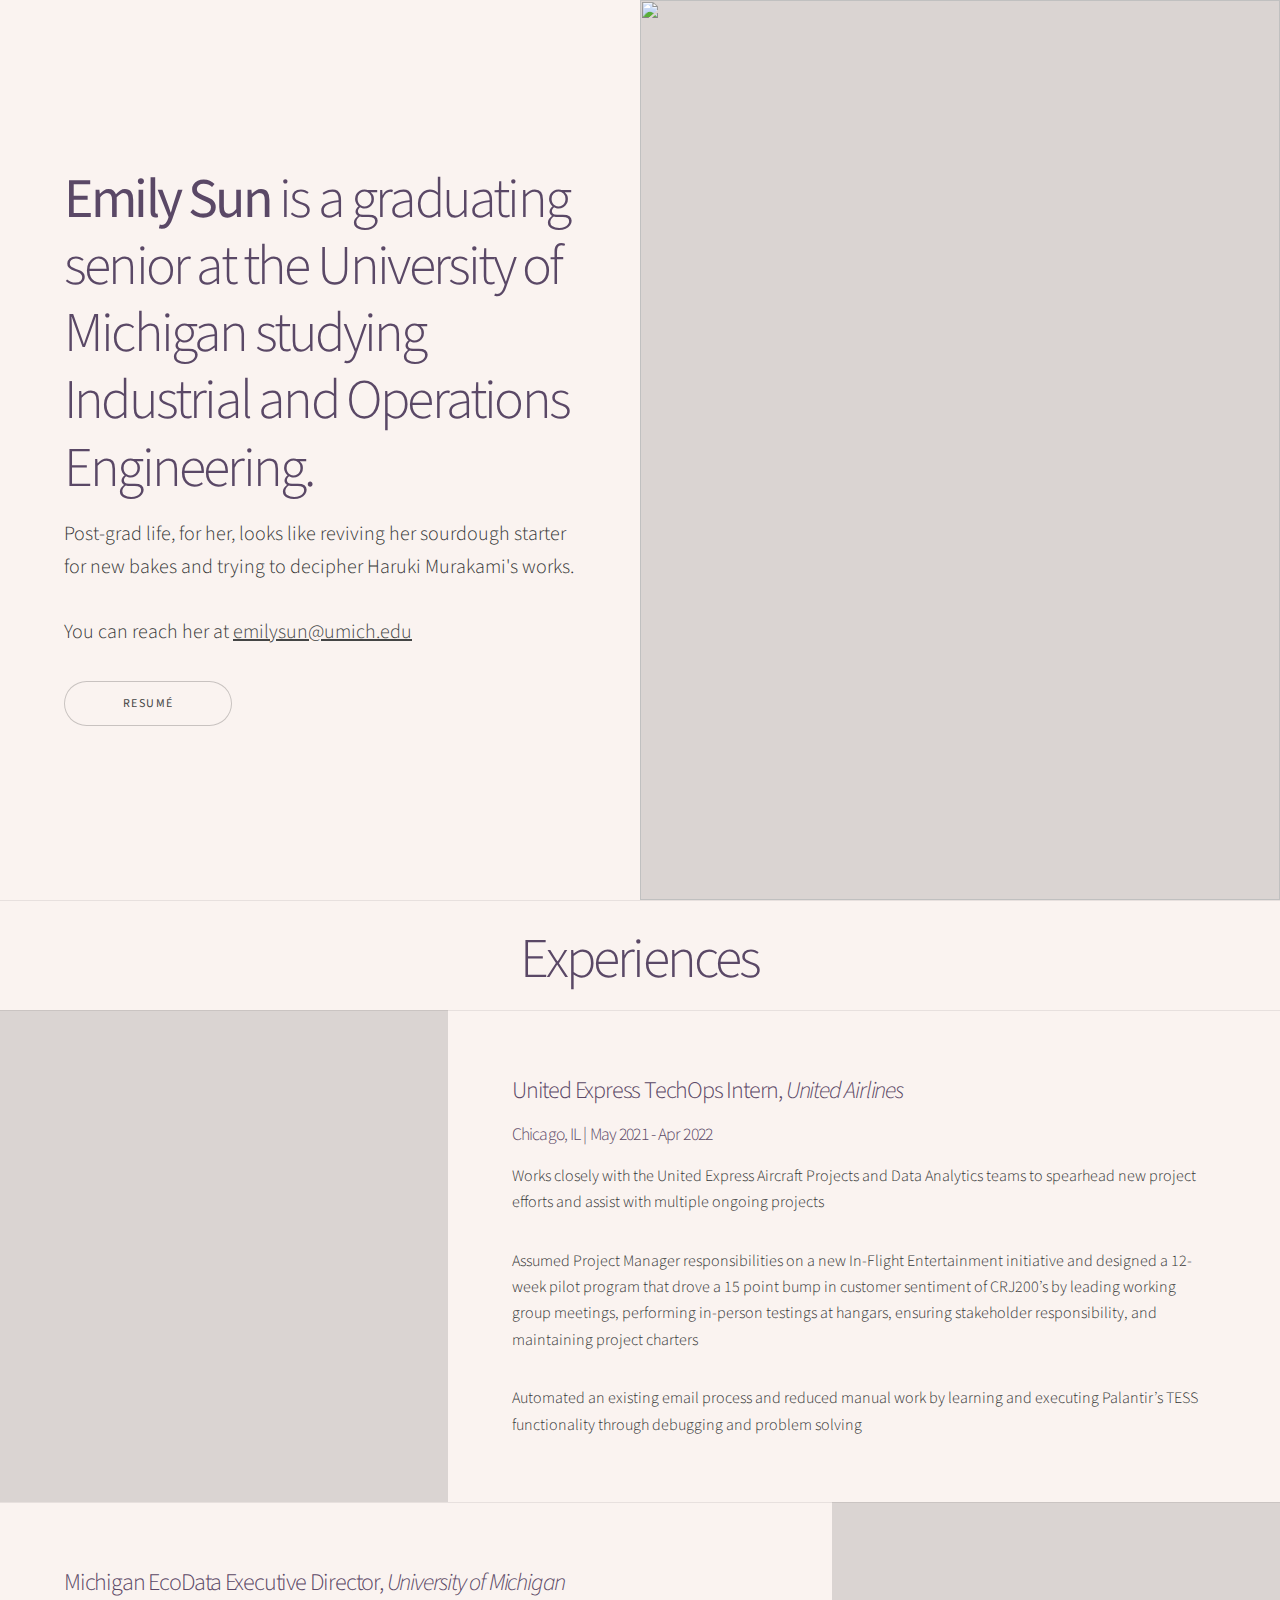
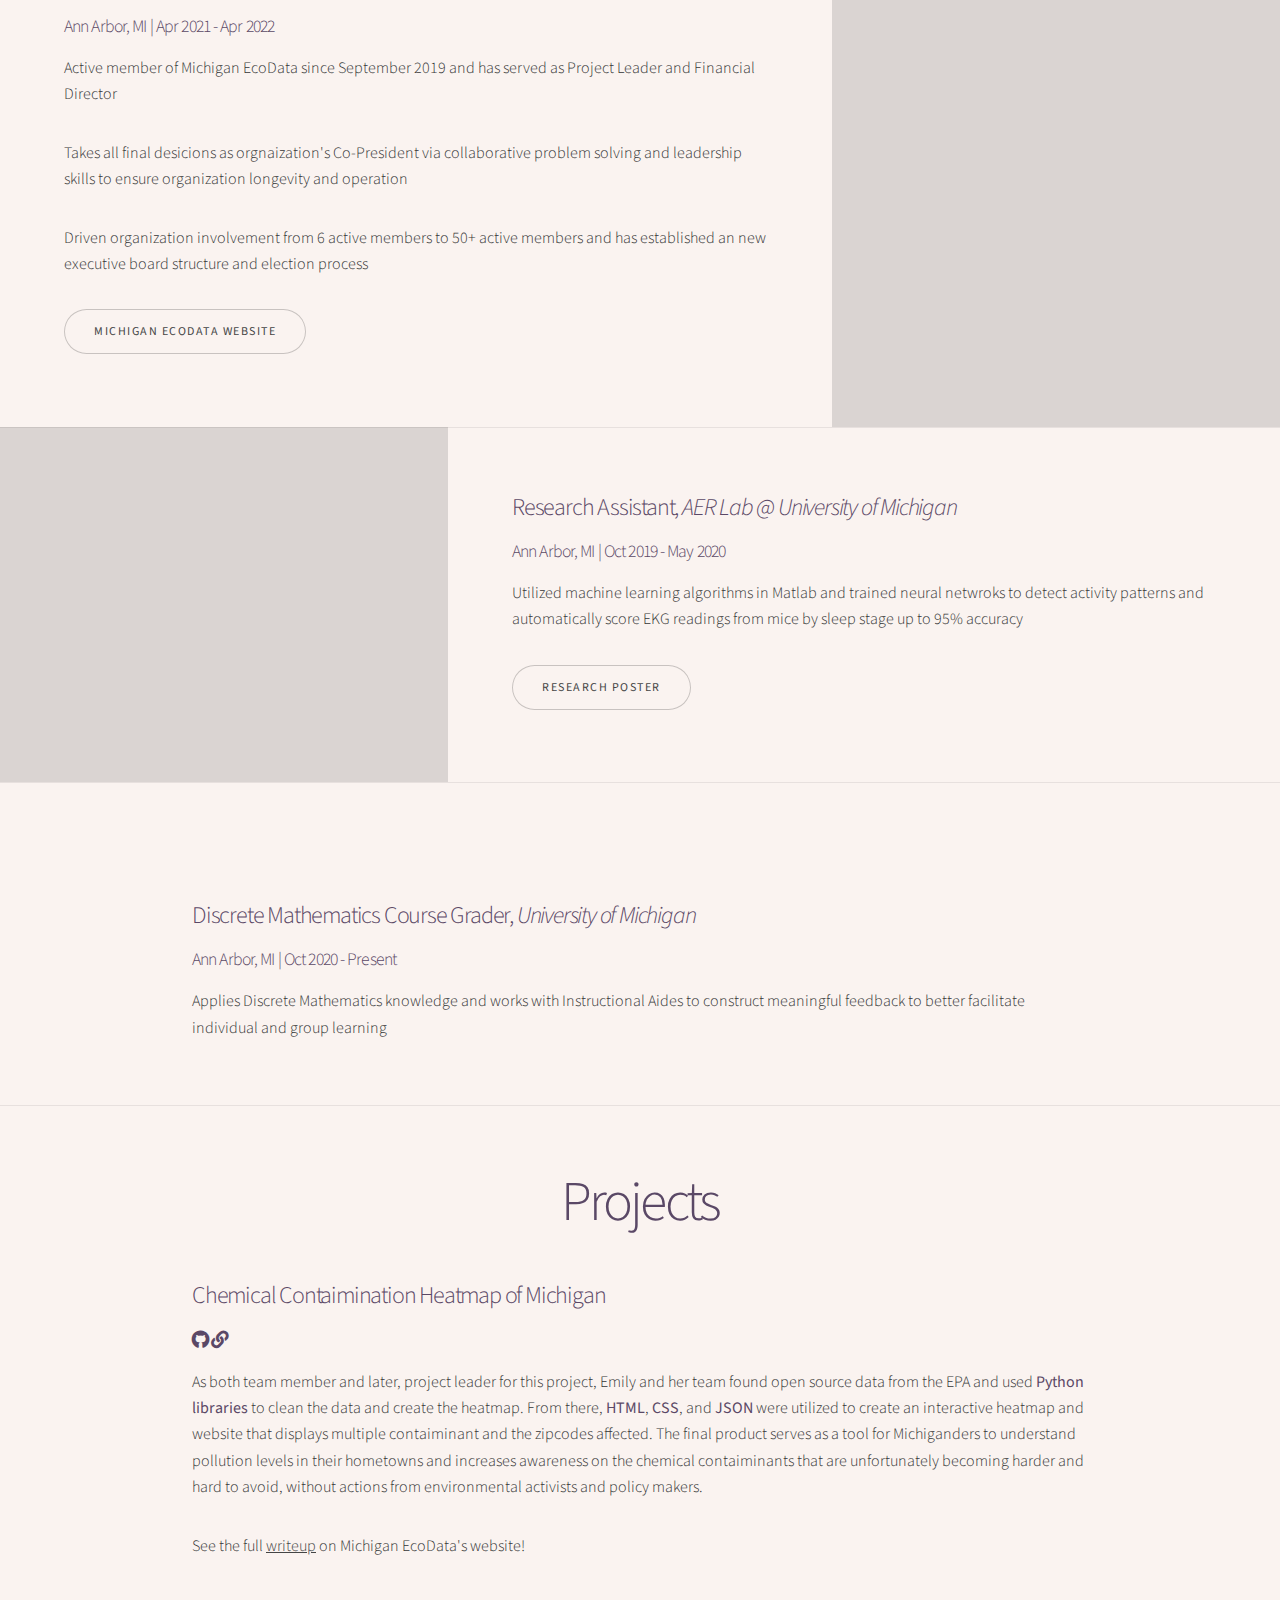
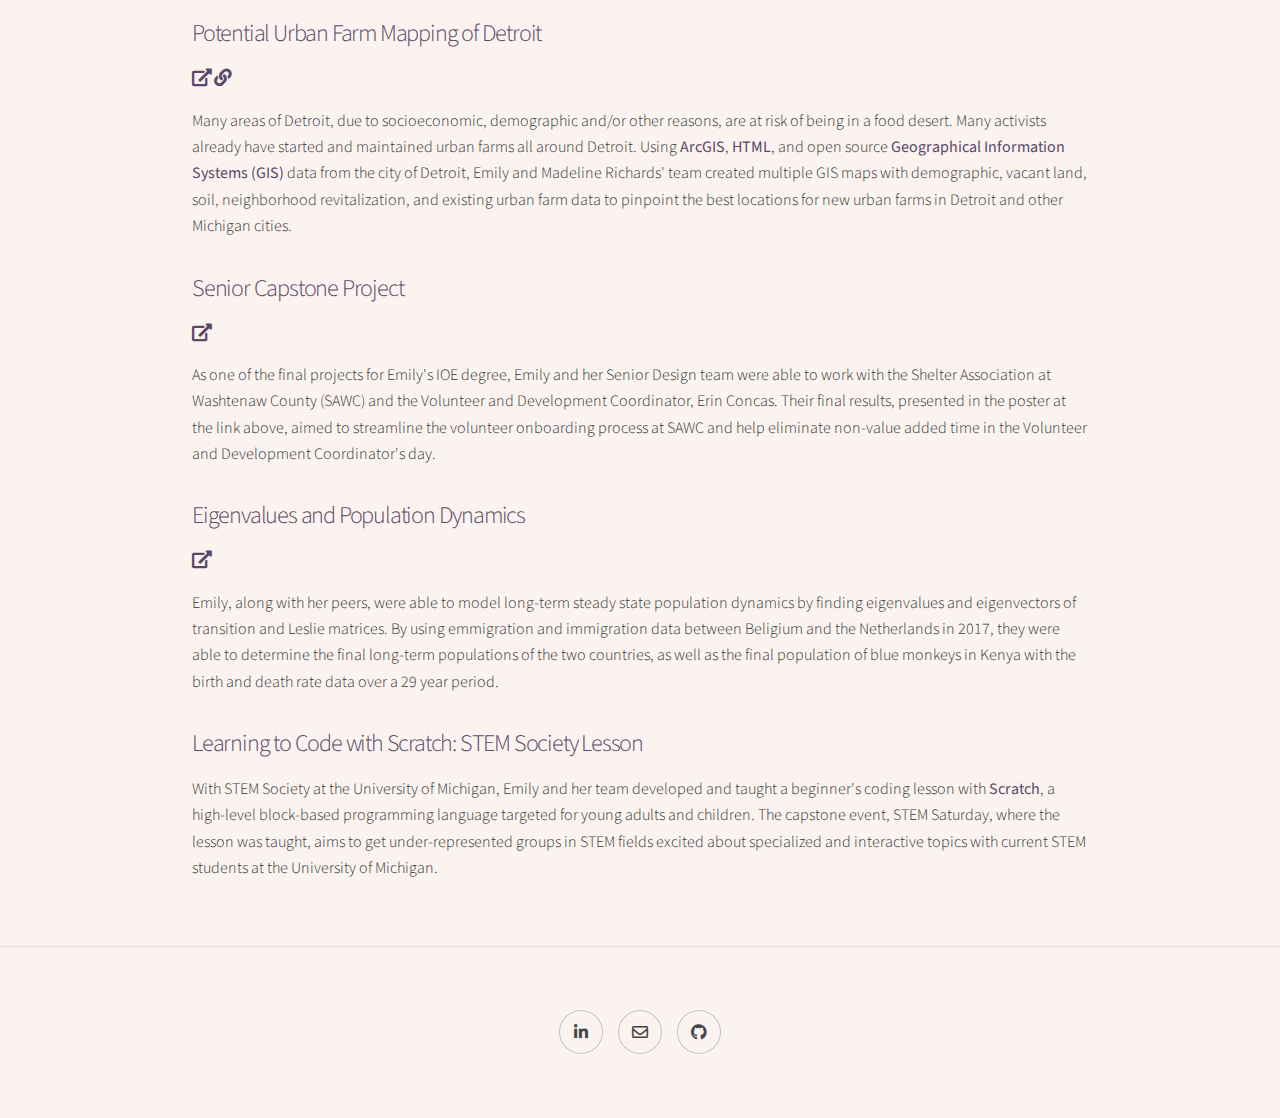
==== index.html @ 652199df "Update index.html" ====
<!DOCTYPE HTML>
<!--
	Story by HTML5 UP
	html5up.net | @ajlkn
	Free for personal and commercial use under the CCA 3.0 license (html5up.net/license)
-->
<html>
	<head>
		<title>Emily Sun</title>
		<meta charset="utf-8" />
		<meta name="viewport" content="width=device-width, initial-scale=1, user-scalable=no" />
		<link rel="stylesheet" href="assets/css/main.css" />
		<noscript><link rel="stylesheet" href="assets/css/noscript.css" /></noscript>
	</head>
	<body class="is-preload">

		<!-- Wrapper -->
			<div id="wrapper" class="divided">

				<!-- Header -->
					<section class="banner style1 orient-left content-align-left image-position-right fullscreen onload-image-fade-in onload-content-fade-right">
						<div class="content">
							<h1><b>Emily Sun</b> is a graduating senior at the University of Michigan studying Industrial and Operations Engineering.</h1>
							<p class="major">Post-grad life, for her, looks like reviving her sourdough starter for new bakes and trying to decipher Haruki Murakami's works.</p>
							<p class="major">You can reach her at <a href="mailto:emilysun@umich.edu">emilysun@umich.edu</a></p>
							<ul class="actions stacked">
								<li><a href="/files/EmilySun_Resume_W22_ (2).pdf" class="button big wide smooth-scroll-middle">Resum&eacute;</a></li>
							</ul>
							
						</div>
						<div class="image">
							<img src="images/Eco Data Headshots-96.jpg" alt="" />
						</div>
					</section>
				
				<!-- Spacer --> 
					<section class="Spacer/Title"> 
						<div class="content">
							<br>
							<h1 style="text-align:center;"> Experiences</h1>
						</div>
					</section>
					
				
				<!-- United  -->
					<section class="spotlight style1 orient-right content-align-left image-position-center onscroll-image-fade-in" id="first">
						<div class="content">
							<h3 class="card-head">United Express TechOps Intern, <em>United Airlines</em></h3>
							<h4 class="card-subhead">Chicago, IL | May 2021 - Apr 2022</h4>
							<p>Works closely with the United Express Aircraft Projects and Data Analytics teams to spearhead new project efforts and assist with multiple ongoing projects</p>
							<p>Assumed Project Manager responsibilities on a new In-Flight Entertainment initiative and designed a 12-week pilot program that drove a 15 point bump in customer sentiment of CRJ200’s by leading working group meetings, performing in-person testings at hangars, ensuring stakeholder responsibility, and maintaining project charters</p> 
							<p>Automated an existing email process and reduced manual work by learning and executing Palantir’s TESS functionality through debugging and problem solving</p>
							<!-- <ul class="actions stacked">
								<li><a href="#" class="button">Learn More</a></li>
							</ul>
							-->
						</div>
						<div class="image">
							<img src="images/IMG_2151 2.JPG" alt="" />
						</div>
					</section>

				<!-- EcoData -->
					<section class="spotlight style1 orient-left content-align-left image-position-center onscroll-image-fade-in">
						<div class="content">
							<h3 class="card-head">Michigan EcoData Executive Director, <em>University of Michigan</em></h3>
							<h4 class="card-subhead">Ann Arbor, MI | Apr 2021 - Apr 2022</h4>
							<p>Active member of Michigan EcoData since September 2019 and has served as Project Leader and Financial Director</p>
							<p>Takes all final desicions as orgnaization's Co-President via collaborative problem solving and leadership skills to ensure organization longevity and operation</p>
							<p>Driven organization involvement from 6 active members to 50+ active members and has established an new executive board structure and election process</p>
							<ul class="actions stacked">
								<li><a href="https://umecodata.github.io/website/" class="button">Michigan EcoData Website</a></li>
							</ul>
						</div>
						<div class="image">
							<img src="images/IMG_3005.HEIC.jpeg" alt="" />
						</div>
					</section>

				<!-- UROP -->
					<section class="spotlight style1 orient-right content-align-left image-position-center onscroll-image-fade-in">
						<div class="content">
							<h3 class="card-head">Research Assistant, <em>AER Lab @ University of Michigan</em></h3>
							<h4 class="card-subhead">Ann Arbor, MI | Oct 2019 - May 2020</h4>
							<p>Utilized machine learning algorithms in Matlab and trained neural netwroks to detect activity patterns and automatically score EKG readings from mice by sleep stage up to 95% accuracy</p>
							<ul class="actions stacked">
								<li><a href="/files/UROP Poster.pdf" class="button">Research Poster</a></li>
							</ul>
						</div>
						<div class="image">
							<img src="images/IMG_9317.png" alt="" />
						</div>
					</section>
				
				<!-- 203 --> 
					<section class="spotlight style1 orient-right content-align-left image-position-center onscroll-image-fade-in">
						<div class="content">
							<br>
							<br>
							<h3 class="card-head">Discrete Mathematics Course Grader, <em>University of Michigan</em></h3>
							<h4 class="card-subhead">Ann Arbor, MI | Oct 2020 - Present</h4>
							<p>Applies Discrete Mathematics knowledge and works with Instructional Aides to construct meaningful feedback to better facilitate individual and group learning</p>
						</div>
					</section>
				
		
				<!-- Activities --> 
					<!-- <section class="wrapper style1 alight-left"> 
						<div style="margin-left:2.5cm;">
							<h2>Activities</h2> 
						</div>
						<ul style="margin-left:4em;padding: 0 7em 2em 0;"> 
							<li>University of Michigan Mathematics Minor</li>
							<li>Zeta Omega Eta Philantropy and Activism Committee Member</li>
							<li>STEM Society Lesson Creator and Leader (Intro to Coding w/Scratch, Logic in Math)</li> 
							<li>STEM Society Volunteer Tutor at Slauson Middle School</li>
							<li>FEMMES Capstone Volunteer</li> 
							<li>cataLIST Book Club Member</li>
						</ul>
					</section>
					-->
				
				<!-- Projects --> 
					<section class="spotlight style1 orient-right content-align-left image-position-center onscroll-image-fade-in">
						<div class="content">
							<div class="title">
								<h1 style="text-align:center;"> Projects</h1>							
								<br>
							</div>
							<div class="proj">
								<h3 class="card-head">Chemical Contaimination Heatmap of Michigan</h3>
								<h4><a href="https://github.com/UMEcoData/Michigan-Chemical-Contamination-Heatmaps" class="icon brands solid fa-github"><span class="label">Link</span></a>&nbsp;<a href="https://esun780.github.io/chem_heatmap.github.io/" class="icon solid fa-link"><span class="label">Link</span></a></h4>
								<p>As both team member and later, project leader for this project, Emily and her team found open source data from the EPA and used <b>Python libraries</b> to clean the data and create the heatmap. From there, <b>HTML</b>, <b>CSS</b>, and <b>JSON</b> were utilized to create an interactive heatmap and website that displays multiple contaiminant and the zipcodes affected. The final product serves as a tool for Michiganders to understand pollution levels in their hometowns and increases awareness on the chemical contaiminants that are unfortunately becoming harder and hard to avoid, without actions from environmental activists and policy makers.</p>
								<p>See the full <a href="https://umecodata.github.io/website/proj_1_heatmap.html">writeup</a> on Michigan EcoData's website!</p> 
								<br>
							</div>
							<div class="proj">
								<h3 class="card-head">Potential Urban Farm Mapping of Detroit</h3>
								<h4><a href="/files/MichiganEcoData_UrbanFarm.pdf" class="icon solid fa-external-link-alt"><span class="label">Link</span></a>&nbsp;<a href="https://madejoyr.github.io/urban_farm_mapping_detroit/index.html" class="icon solid fa-link"><span class="label">Link</span></a></h4>
								<p>Many areas of Detroit, due to socioeconomic, demographic and/or other reasons, are at risk of being in a food desert. Many activists already have started and maintained urban farms all around Detroit. Using <b>ArcGIS</b>, <b>HTML</b>, and open source <b>Geographical Information Systems (GIS)</b> data from the city of Detroit, Emily and Madeline Richards' team created multiple GIS maps with demographic, vacant land, soil, neighborhood revitalization, and existing urban farm data to pinpoint the best locations for new urban farms in Detroit and other Michigan cities.</p>
							</div>
							<div class="proj">
								<h3 class="card-head">Senior Capstone Project</h3>
								<h4><a href="/files/IOE424_ChengKaganPridgeonSun_Final Poster .pdf" class="icon solid fa-external-link-alt"><span class="label">Link</span></a></h4>
								<p>As one of the final projects for Emily's IOE degree, Emily and her Senior Design team were able to work with the Shelter Association at Washtenaw County (SAWC) and the Volunteer and Development Coordinator, Erin Concas. Their final results, presented in the poster at the link above, aimed to streamline the volunteer onboarding process at SAWC and help eliminate non-value added time in the Volunteer and Development Coordinator's day.</p>
							</div>
							<div class="proj">
								<h3 class="card-head">Eigenvalues and Population Dynamics</h3>
								<h4><a href="/files/Landscape_Beamer_Poster_Template .pdf" class="icon solid fa-external-link-alt"><span class="label">Link</span></a></h4>
								<p>Emily, along with her peers, were able to model long-term steady state population dynamics by finding eigenvalues and eigenvectors of transition and Leslie matrices. By using emmigration and immigration data between Beligium and the Netherlands in 2017, they were able to determine the final long-term populations of the two countries, as well as the final population of blue monkeys in Kenya with the birth and death rate data over a 29 year period.</p>
							</div>
							<div class="proj">
								<h3 class="card-head">Learning to Code with Scratch: STEM Society Lesson</h3>
								<p>With STEM Society at the University of Michigan, Emily and her team developed and taught a beginner's coding lesson with <b>Scratch</b>, a high-level block-based programming language targeted for young adults and children. The capstone event, STEM Saturday, where the lesson was taught, aims to get under-represented groups in STEM fields excited about specialized and interactive topics with current STEM students at the University of Michigan.</p>
							</div>

						</div>
					</section>
				<!-- Five -->
					<!--
					<section class="wrapper style1 align-center">
						<div class="inner">
							<h2>Massa sed condimentum</h2>
							<p>Lorem ipsum dolor sit amet, consectetur adipiscing elit. Morbi id ante sed ex pharetra lacinia sit amet vel massa. Donec facilisis laoreet nulla eu bibendum. Donec ut ex risus. Fusce lorem lectus, pharetra pretium massa et, hendrerit vestibulum odio lorem ipsum.</p>
						</div>
					-->
						<!-- Gallery -->
							<!--
							<div class="gallery style2 medium lightbox onscroll-fade-in">
								<article>
									<a href="images/gallery/fulls/01.jpg" class="image">
										<img src="images/gallery/thumbs/01.jpg" alt="" />
									</a>
									<div class="caption">
										<h3>Ipsum Dolor</h3>
										<p>Lorem ipsum dolor amet, consectetur magna etiam elit. Etiam sed ultrices.</p>
										<ul class="actions fixed">
											<li><span class="button small">Details</span></li>
										</ul>
									</div>
								</article>
								<article>
									<a href="images/gallery/fulls/02.jpg" class="image">
										<img src="images/gallery/thumbs/02.jpg" alt="" />
									</a>
									<div class="caption">
										<h3>Feugiat Lorem</h3>
										<p>Lorem ipsum dolor amet, consectetur magna etiam elit. Etiam sed ultrices.</p>
										<ul class="actions fixed">
											<li><span class="button small">Details</span></li>
										</ul>
									</div>
								</article>
								<article>
									<a href="images/gallery/fulls/03.jpg" class="image">
										<img src="images/gallery/thumbs/03.jpg" alt="" />
									</a>
									<div class="caption">
										<h3>Magna Amet</h3>
										<p>Lorem ipsum dolor amet, consectetur magna etiam elit. Etiam sed ultrices.</p>
										<ul class="actions fixed">
											<li><span class="button small">Details</span></li>
										</ul>
									</div>
								</article>
								<article>
									<a href="images/gallery/fulls/04.jpg" class="image">
										<img src="images/gallery/thumbs/04.jpg" alt="" />
									</a>
									<div class="caption">
										<h3>Sed Tempus</h3>
										<p>Lorem ipsum dolor amet, consectetur magna etiam elit. Etiam sed ultrices.</p>
										<ul class="actions fixed">
											<li><span class="button small">Details</span></li>
										</ul>
									</div>
								</article>
								<article>
									<a href="images/gallery/fulls/05.jpg" class="image">
										<img src="images/gallery/thumbs/05.jpg" alt="" />
									</a>
									<div class="caption">
										<h3>Ultrices Magna</h3>
										<p>Lorem ipsum dolor amet, consectetur magna etiam elit. Etiam sed ultrices.</p>
										<ul class="actions fixed">
											<li><span class="button small">Details</span></li>
										</ul>
									</div>
								</article>
								<article>
									<a href="images/gallery/fulls/06.jpg" class="image">
										<img src="images/gallery/thumbs/06.jpg" alt="" />
									</a>
									<div class="caption">
										<h3>Sed Tempus</h3>
										<p>Lorem ipsum dolor amet, consectetur magna etiam elit. Etiam sed ultrices.</p>
										<ul class="actions fixed">
											<li><span class="button small">Details</span></li>
										</ul>
									</div>
								</article>
								<article>
									<a href="images/gallery/fulls/07.jpg" class="image">
										<img src="images/gallery/thumbs/07.jpg" alt="" />
									</a>
									<div class="caption">
										<h3>Ipsum Lorem</h3>
										<p>Lorem ipsum dolor amet, consectetur magna etiam elit. Etiam sed ultrices.</p>
										<ul class="actions fixed">
											<li><span class="button small">Details</span></li>
										</ul>
									</div>
								</article>
								<article>
									<a href="images/gallery/fulls/08.jpg" class="image">
										<img src="images/gallery/thumbs/08.jpg" alt="" />
									</a>
									<div class="caption">
										<h3>Magna Risus</h3>
										<p>Lorem ipsum dolor amet, consectetur magna etiam elit. Etiam sed ultrices.</p>
										<ul class="actions fixed">
											<li><span class="button small">Details</span></li>
										</ul>
									</div>
								</article>
								<article>
									<a href="images/gallery/fulls/09.jpg" class="image">
										<img src="images/gallery/thumbs/09.jpg" alt="" />
									</a>
									<div class="caption">
										<h3>Tempus Dolor</h3>
										<p>Lorem ipsum dolor amet, consectetur magna etiam elit. Etiam sed ultrices.</p>
										<ul class="actions fixed">
											<li><span class="button small">Details</span></li>
										</ul>
									</div>
								</article>
								<article>
									<a href="images/gallery/fulls/10.jpg" class="image">
										<img src="images/gallery/thumbs/10.jpg" alt="" />
									</a>
									<div class="caption">
										<h3>Sed Etiam</h3>
										<p>Lorem ipsum dolor amet, consectetur magna etiam elit. Etiam sed ultrices.</p>
										<ul class="actions fixed">
											<li><span class="button small">Details</span></li>
										</ul>
									</div>
								</article>
								<article>
									<a href="images/gallery/fulls/11.jpg" class="image">
										<img src="images/gallery/thumbs/11.jpg" alt="" />
									</a>
									<div class="caption">
										<h3>Magna Lorem</h3>
										<p>Lorem ipsum dolor amet, consectetur magna etiam elit. Etiam sed ultrices.</p>
										<ul class="actions fixed">
											<li><span class="button small">Details</span></li>
										</ul>
									</div>
								</article>
								<article>
									<a href="images/gallery/fulls/12.jpg" class="image">
										<img src="images/gallery/thumbs/12.jpg" alt="" />
									</a>
									<div class="caption">
										<h3>Ipsum Dolor</h3>
										<p>Lorem ipsum dolor amet, consectetur magna etiam elit. Etiam sed ultrices.</p>
										<ul class="actions fixed">
											<li><span class="button small">Details</span></li>
										</ul>
									</div>
								</article>
							</div>

					</section>
					-->
				<!-- Six -->
				<!-- 
					<section class="wrapper style1 align-center">
						<div class="inner">
							<h2>Ipsum sed consequat</h2>
							<p>Lorem ipsum dolor sit amet, consectetur adipiscing elit. Morbi id ante sed ex pharetra lacinia sit amet vel massa. Donec facilisis laoreet nulla eu bibendum. Donec ut ex risus. Fusce lorem lectus, pharetra pretium massa et, hendrerit vestibulum odio lorem ipsum.</p>
							<div class="items style1 medium onscroll-fade-in">
								<section>
									<span class="icon style2 major fa-gem"></span>
									<h3>Lorem</h3>
									<p>Lorem ipsum dolor sit amet, consectetur adipiscing elit. Morbi dui turpis, cursus eget orci amet aliquam congue semper. Etiam eget ultrices risus nec tempor elit.</p>
								</section>
								<section>
									<span class="icon solid style2 major fa-save"></span>
									<h3>Ipsum</h3>
									<p>Lorem ipsum dolor sit amet, consectetur adipiscing elit. Morbi dui turpis, cursus eget orci amet aliquam congue semper. Etiam eget ultrices risus nec tempor elit.</p>
								</section>
								<section>
									<span class="icon solid style2 major fa-chart-bar"></span>
									<h3>Dolor</h3>
									<p>Lorem ipsum dolor sit amet, consectetur adipiscing elit. Morbi dui turpis, cursus eget orci amet aliquam congue semper. Etiam eget ultrices risus nec tempor elit.</p>
								</section>
								<section>
									<span class="icon solid style2 major fa-wifi"></span>
									<h3>Amet</h3>
									<p>Lorem ipsum dolor sit amet, consectetur adipiscing elit. Morbi dui turpis, cursus eget orci amet aliquam congue semper. Etiam eget ultrices risus nec tempor elit.</p>
								</section>
								<section>
									<span class="icon solid style2 major fa-cog"></span>
									<h3>Magna</h3>
									<p>Lorem ipsum dolor sit amet, consectetur adipiscing elit. Morbi dui turpis, cursus eget orci amet aliquam congue semper. Etiam eget ultrices risus nec tempor elit.</p>
								</section>
								<section>
									<span class="icon style2 major fa-paper-plane"></span>
									<h3>Tempus</h3>
									<p>Lorem ipsum dolor sit amet, consectetur adipiscing elit. Morbi dui turpis, cursus eget orci amet aliquam congue semper. Etiam eget ultrices risus nec tempor elit.</p>
								</section>
								<section>
									<span class="icon solid style2 major fa-desktop"></span>
									<h3>Aliquam</h3>
									<p>Lorem ipsum dolor sit amet, consectetur adipiscing elit. Morbi dui turpis, cursus eget orci amet aliquam congue semper. Etiam eget ultrices risus nec tempor elit.</p>
								</section>
								<section>
									<span class="icon solid style2 major fa-sync-alt"></span>
									<h3>Elit</h3>
									<p>Lorem ipsum dolor sit amet, consectetur adipiscing elit. Morbi dui turpis, cursus eget orci amet aliquam congue semper. Etiam eget ultrices risus nec tempor elit.</p>
								</section>
								<section>
									<span class="icon solid style2 major fa-hashtag"></span>
									<h3>Morbi</h3>
									<p>Lorem ipsum dolor sit amet, consectetur adipiscing elit. Morbi dui turpis, cursus eget orci amet aliquam congue semper. Etiam eget ultrices risus nec tempor elit.</p>
								</section>
								<section>
									<span class="icon solid style2 major fa-bolt"></span>
									<h3>Turpis</h3>
									<p>Lorem ipsum dolor sit amet, consectetur adipiscing elit. Morbi dui turpis, cursus eget orci amet aliquam congue semper. Etiam eget ultrices risus nec tempor elit.</p>
								</section>
								<section>
									<span class="icon solid style2 major fa-envelope"></span>
									<h3>Ultrices</h3>
									<p>Lorem ipsum dolor sit amet, consectetur adipiscing elit. Morbi dui turpis, cursus eget orci amet aliquam congue semper. Etiam eget ultrices risus nec tempor elit.</p>
								</section>
								<section>
									<span class="icon solid style2 major fa-leaf"></span>
									<h3>Risus</h3>
									<p>Lorem ipsum dolor sit amet, consectetur adipiscing elit. Morbi dui turpis, cursus eget orci amet aliquam congue semper. Etiam eget ultrices risus nec tempor elit.</p>
								</section>
							</div>
						</div>
					</section>
					-->
				<!-- Seven -->
					<!-- 
					<section class="wrapper style1 align-center">
						<div class="inner medium">
							<h2>Get in touch</h2>
							<form method="post" action="#">
								<div class="fields">
									<div class="field half">
										<label for="name">Name</label>
										<input type="text" name="name" id="name" value="" />
									</div>
									<div class="field half">
										<label for="email">Email</label>
										<input type="email" name="email" id="email" value="" />
									</div>
									<div class="field">
										<label for="message">Message</label>
										<textarea name="message" id="message" rows="6"></textarea>
									</div>
								</div>
								<ul class="actions special">
									<li><input type="submit" name="submit" id="submit" value="Send Message" /></li>
								</ul>
							</form>

						</div>
					</section>
					--> 
				<!-- Footer -->
					<footer class="wrapper style1 align-center">
						<div class="inner">
							<ul class="icons">
								<li><a href="https://www.linkedin.com/in/emily-sun-bb708018b/" class="icon brands style2 fa-linkedin-in"><span class="label">LinkedIn</span></a></li>
								<li><a href="mailto:emilysun@umich.edu" class="icon style2 fa-envelope"><span class="label">Email</span></a></li>
								<li><a href="https://github.com/esun780" class="icon brands style2 fa-github"><span class="label">GitHub</span></a></li>
							<!-- </ul>
							<p>&copy; Untitled. Design: <a href="https://html5up.net">HTML5 UP</a>.</p>
							-->
						</div>
					</footer>

			</div>

		<!-- Scripts -->
			<script src="assets/js/jquery.min.js"></script>
			<script src="assets/js/jquery.scrollex.min.js"></script>
			<script src="assets/js/jquery.scrolly.min.js"></script>
			<script src="assets/js/browser.min.js"></script>
			<script src="assets/js/breakpoints.min.js"></script>
			<script src="assets/js/util.js"></script>
			<script src="assets/js/main.js"></script>

	</body>
</html>
---- assets/css/main.css ----
@import url(fontawesome-all.min.css);
@import url("https://fonts.googleapis.com/css?family=Source+Sans+Pro:300,300i,400,400i");

/*
	Story by HTML5 UP
	html5up.net | @ajlkn
	Free for personal and commercial use under the CCA 3.0 license (html5up.net/license)
*/

.content{
	background-color: ;
}

html, body, div, span, applet, object,
iframe, h1, h2, h3, h4, h5, h6, p, blockquote,
pre, a, abbr, acronym, address, big, cite,
code, del, dfn, em, img, ins, kbd, q, s, samp,
small, strike, strong, sub, sup, tt, var, b,
u, i, center, dl, dt, dd, ol, ul, li, fieldset,
form, label, legend, table, caption, tbody,
tfoot, thead, tr, th, td, article, aside,
canvas, details, embed, figure, figcaption,
footer, header, hgroup, menu, nav, output, ruby,
section, summary, time, mark, audio, video {
	margin: 0;
	padding: 0;
	border: 0;
	font-size: 100%;
	font: inherit;
	vertical-align: baseline;}

article, aside, details, figcaption, figure,
footer, header, hgroup, menu, nav, section {
	display: block;}

body {
	line-height: 1;
}

ol, ul {
	list-style: none;
}

blockquote, q {
	quotes: none;
}

	blockquote:before, blockquote:after, q:before, q:after {
		content: '';
		content: none;
	}

table {
	border-collapse: collapse;
	border-spacing: 0;
}

body {
	-webkit-text-size-adjust: none;
}

mark {
	background-color: transparent;
	color: inherit;
}

input::-moz-focus-inner {
	border: 0;
	padding: 0;
}

input, select, textarea {
	-moz-appearance: none;
	-webkit-appearance: none;
	-ms-appearance: none;
	appearance: none;
}

/* Basic */

	@-ms-viewport {
		width: device-width;
	}

	body {
		-ms-overflow-style: scrollbar;
	}

	@media screen and (max-width: 480px) {

		html, body {
			min-width: 320px;
		}

	}

	html {
		box-sizing: border-box;
	}

	*, *:before, *:after {
		box-sizing: inherit;
	}

	body {
		background: #ffffff;
	}

		body.is-preload *, body.is-preload *:before, body.is-preload *:after {
			-moz-animation: none !important;
			-webkit-animation: none !important;
			-ms-animation: none !important;
			animation: none !important;
			-moz-transition: none !important;
			-webkit-transition: none !important;
			-ms-transition: none !important;
			transition: none !important;
		}

/* Type */

	html {
		font-size: 18pt;
	}

		@media screen and (max-width: 1680px) {

			html {
				font-size: 14pt;
			}

		}

		@media screen and (max-width: 1280px) {

			html {
				font-size: 12pt;
			}

		}

		@media screen and (max-width: 736px) {

			html {
				font-size: 11pt;
			}

		}

		@media screen and (max-width: 360px) {

			html {
				font-size: 10pt;
			}

		}

	body {
		background-color: #FAF3F0;
		color: #343535;
	}

	body, input, select, textarea {
		font-family: "Source Sans Pro", Helvetica, sans-serif;
		font-size: 1rem;
		font-weight: 300;
		line-height: 1.65;
	}

	a {
		-moz-transition: color 0.2s ease-in-out;
		-webkit-transition: color 0.2s ease-in-out;
		-ms-transition: color 0.2s ease-in-out;
		transition: color 0.2s ease-in-out;
		text-decoration: underline;
	}

		a:hover {
			text-decoration: none;
		}

	strong, b {
		font-weight: 400;
	}

	em, i {
		font-style: italic;
	}

	p {
		margin: 0 0 2rem 0;
	}

		p.major {
			font-size: 1.25rem;
		}

	h1, h2, h3, h4, h5, h6 {
		font-weight: 300;
		line-height: 1.375;
		letter-spacing: -0.05em;
		margin: 0 0 1rem 0;
	}

		h1 a, h2 a, h3 a, h4 a, h5 a, h6 a {
			color: inherit;
			text-decoration: none;
		}

	h1 {
		font-size: 3.5rem;
		line-height: 1.2;
	}

	h2 {
		font-size: 2.25rem;
	}

	h3 {
		font-size: 1.5rem;
	}

	h4 {
		font-size: 1.1rem;
	}

	h5 {
		font-size: 0.9rem;
	}

	h6 {
		font-size: 0.7rem;
	}

	sub {
		font-size: 0.8rem;
		position: relative;
		top: 0.5rem;
	}

	sup {
		font-size: 0.8rem;
		position: relative;
		top: -0.5rem;
	}

	blockquote {
		border-left: solid 4px;
		font-style: italic;
		margin: 0 0 2rem 0;
		padding: 0.5rem 0 0.5rem 2rem;
	}

	code {
		border-radius: 4px;
		font-family: "Courier New", monospace;
		font-size: 0.9em;
		margin: 0 0.25rem;
		padding: 0.25rem 0.325rem;
	}

	pre {
		-webkit-overflow-scrolling: touch;
		font-family: "Courier New", monospace;
		font-size: 0.9em;
		margin: 0 0 2rem 0;
	}

		pre code {
			display: block;
			line-height: 1.5;
			padding: 0.75rem 1rem;
			overflow-x: auto;
		}

	hr {
		border: 0;
		border-bottom: solid 1px;
		margin: 2.5rem 0;
	}

		hr.major {
			margin: 3.5rem 0;
		}

	.align-left {
		text-align: left;
	}

	.align-center {
		text-align: center;
	}

	.align-right {
		text-align: right;
	}

	@media screen and (max-width: 736px) {

		p.major {
			font-size: 1.1rem;
		}

		h1 {
			font-size: 2.5rem;
		}

		h2 {
			font-size: 2rem;
		}

		h3 {
			font-size: 1.25rem;
		}

		h4 {
			font-size: 1rem;
		}

	}

	input, select, textarea {
		color: #444545;
	}

	a {
		color: #444545;
	}

		a:hover {
			color: #b13d51;
		}

	strong, b {
		color: #5a4866;
	}

	h1, h2, h3, h4, h5, h6 {
		color: #5a4866;
	}

	blockquote {
		border-left-color: rgba(0, 0, 0, 0.2);
	}

	code {
		background: rgba(0, 0, 0, 0.05);
		border-color: rgba(0, 0, 0, 0.2);
	}

	hr {
		border-bottom-color: rgba(0, 0, 0, 0.2);
	}

/* Row */

	.row {
		display: flex;
		flex-wrap: wrap;
		box-sizing: border-box;
		align-items: stretch;
	}

		.row > * {
			box-sizing: border-box;
		}

		.row.gtr-uniform > * > :last-child {
			margin-bottom: 0;
		}

		.row.aln-left {
			justify-content: flex-start;
		}

		.row.aln-center {
			justify-content: center;
		}

		.row.aln-right {
			justify-content: flex-end;
		}

		.row.aln-top {
			align-items: flex-start;
		}

		.row.aln-middle {
			align-items: center;
		}

		.row.aln-bottom {
			align-items: flex-end;
		}

		.row > .imp {
			order: -1;
		}

		.row > .col-1 {
			width: 8.33333%;
		}

		.row > .off-1 {
			margin-left: 8.33333%;
		}

		.row > .col-2 {
			width: 16.66667%;
		}

		.row > .off-2 {
			margin-left: 16.66667%;
		}

		.row > .col-3 {
			width: 25%;
		}

		.row > .off-3 {
			margin-left: 25%;
		}

		.row > .col-4 {
			width: 33.33333%;
		}

		.row > .off-4 {
			margin-left: 33.33333%;
		}

		.row > .col-5 {
			width: 41.66667%;
		}

		.row > .off-5 {
			margin-left: 41.66667%;
		}

		.row > .col-6 {
			width: 50%;
		}

		.row > .off-6 {
			margin-left: 50%;
		}

		.row > .col-7 {
			width: 58.33333%;
		}

		.row > .off-7 {
			margin-left: 58.33333%;
		}

		.row > .col-8 {
			width: 66.66667%;
		}

		.row > .off-8 {
			margin-left: 66.66667%;
		}

		.row > .col-9 {
			width: 75%;
		}

		.row > .off-9 {
			margin-left: 75%;
		}

		.row > .col-10 {
			width: 83.33333%;
		}

		.row > .off-10 {
			margin-left: 83.33333%;
		}

		.row > .col-11 {
			width: 91.66667%;
		}

		.row > .off-11 {
			margin-left: 91.66667%;
		}

		.row > .col-12 {
			width: 100%;
		}

		.row > .off-12 {
			margin-left: 100%;
		}

		.row.gtr-0 {
			margin-top: 0;
			margin-left: 0rem;
		}

			.row.gtr-0 > * {
				padding: 0 0 0 0rem;
			}

			.row.gtr-0.gtr-uniform {
				margin-top: 0rem;
			}

				.row.gtr-0.gtr-uniform > * {
					padding-top: 0rem;
				}

		.row.gtr-25 {
			margin-top: 0;
			margin-left: -0.5rem;
		}

			.row.gtr-25 > * {
				padding: 0 0 0 0.5rem;
			}

			.row.gtr-25.gtr-uniform {
				margin-top: -0.5rem;
			}

				.row.gtr-25.gtr-uniform > * {
					padding-top: 0.5rem;
				}

		.row.gtr-50 {
			margin-top: 0;
			margin-left: -1rem;
		}

			.row.gtr-50 > * {
				padding: 0 0 0 1rem;
			}

			.row.gtr-50.gtr-uniform {
				margin-top: -1rem;
			}

				.row.gtr-50.gtr-uniform > * {
					padding-top: 1rem;
				}

		.row {
			margin-top: 0;
			margin-left: -2rem;
		}

			.row > * {
				padding: 0 0 0 2rem;
			}

			.row.gtr-uniform {
				margin-top: -2rem;
			}

				.row.gtr-uniform > * {
					padding-top: 2rem;
				}

		.row.gtr-150 {
			margin-top: 0;
			margin-left: -3rem;
		}

			.row.gtr-150 > * {
				padding: 0 0 0 3rem;
			}

			.row.gtr-150.gtr-uniform {
				margin-top: -3rem;
			}

				.row.gtr-150.gtr-uniform > * {
					padding-top: 3rem;
				}

		.row.gtr-200 {
			margin-top: 0;
			margin-left: -4rem;
		}

			.row.gtr-200 > * {
				padding: 0 0 0 4rem;
			}

			.row.gtr-200.gtr-uniform {
				margin-top: -4rem;
			}

				.row.gtr-200.gtr-uniform > * {
					padding-top: 4rem;
				}

		@media screen and (max-width: 1680px) {

			.row {
				display: flex;
				flex-wrap: wrap;
				box-sizing: border-box;
				align-items: stretch;
			}

				.row > * {
					box-sizing: border-box;
				}

				.row.gtr-uniform > * > :last-child {
					margin-bottom: 0;
				}

				.row.aln-left {
					justify-content: flex-start;
				}

				.row.aln-center {
					justify-content: center;
				}

				.row.aln-right {
					justify-content: flex-end;
				}

				.row.aln-top {
					align-items: flex-start;
				}

				.row.aln-middle {
					align-items: center;
				}

				.row.aln-bottom {
					align-items: flex-end;
				}

				.row > .imp-xlarge {
					order: -1;
				}

				.row > .col-1-xlarge {
					width: 8.33333%;
				}

				.row > .off-1-xlarge {
					margin-left: 8.33333%;
				}

				.row > .col-2-xlarge {
					width: 16.66667%;
				}

				.row > .off-2-xlarge {
					margin-left: 16.66667%;
				}

				.row > .col-3-xlarge {
					width: 25%;
				}

				.row > .off-3-xlarge {
					margin-left: 25%;
				}

				.row > .col-4-xlarge {
					width: 33.33333%;
				}

				.row > .off-4-xlarge {
					margin-left: 33.33333%;
				}

				.row > .col-5-xlarge {
					width: 41.66667%;
				}

				.row > .off-5-xlarge {
					margin-left: 41.66667%;
				}

				.row > .col-6-xlarge {
					width: 50%;
				}

				.row > .off-6-xlarge {
					margin-left: 50%;
				}

				.row > .col-7-xlarge {
					width: 58.33333%;
				}

				.row > .off-7-xlarge {
					margin-left: 58.33333%;
				}

				.row > .col-8-xlarge {
					width: 66.66667%;
				}

				.row > .off-8-xlarge {
					margin-left: 66.66667%;
				}

				.row > .col-9-xlarge {
					width: 75%;
				}

				.row > .off-9-xlarge {
					margin-left: 75%;
				}

				.row > .col-10-xlarge {
					width: 83.33333%;
				}

				.row > .off-10-xlarge {
					margin-left: 83.33333%;
				}

				.row > .col-11-xlarge {
					width: 91.66667%;
				}

				.row > .off-11-xlarge {
					margin-left: 91.66667%;
				}

				.row > .col-12-xlarge {
					width: 100%;
				}

				.row > .off-12-xlarge {
					margin-left: 100%;
				}

				.row.gtr-0 {
					margin-top: 0;
					margin-left: 0rem;
				}

					.row.gtr-0 > * {
						padding: 0 0 0 0rem;
					}

					.row.gtr-0.gtr-uniform {
						margin-top: 0rem;
					}

						.row.gtr-0.gtr-uniform > * {
							padding-top: 0rem;
						}

				.row.gtr-25 {
					margin-top: 0;
					margin-left: -0.5rem;
				}

					.row.gtr-25 > * {
						padding: 0 0 0 0.5rem;
					}

					.row.gtr-25.gtr-uniform {
						margin-top: -0.5rem;
					}

						.row.gtr-25.gtr-uniform > * {
							padding-top: 0.5rem;
						}

				.row.gtr-50 {
					margin-top: 0;
					margin-left: -1rem;
				}

					.row.gtr-50 > * {
						padding: 0 0 0 1rem;
					}

					.row.gtr-50.gtr-uniform {
						margin-top: -1rem;
					}

						.row.gtr-50.gtr-uniform > * {
							padding-top: 1rem;
						}

				.row {
					margin-top: 0;
					margin-left: -2rem;
				}

					.row > * {
						padding: 0 0 0 2rem;
					}

					.row.gtr-uniform {
						margin-top: -2rem;
					}

						.row.gtr-uniform > * {
							padding-top: 2rem;
						}

				.row.gtr-150 {
					margin-top: 0;
					margin-left: -3rem;
				}

					.row.gtr-150 > * {
						padding: 0 0 0 3rem;
					}

					.row.gtr-150.gtr-uniform {
						margin-top: -3rem;
					}

						.row.gtr-150.gtr-uniform > * {
							padding-top: 3rem;
						}

				.row.gtr-200 {
					margin-top: 0;
					margin-left: -4rem;
				}

					.row.gtr-200 > * {
						padding: 0 0 0 4rem;
					}

					.row.gtr-200.gtr-uniform {
						margin-top: -4rem;
					}

						.row.gtr-200.gtr-uniform > * {
							padding-top: 4rem;
						}

		}

		@media screen and (max-width: 1280px) {

			.row {
				display: flex;
				flex-wrap: wrap;
				box-sizing: border-box;
				align-items: stretch;
			}

				.row > * {
					box-sizing: border-box;
				}

				.row.gtr-uniform > * > :last-child {
					margin-bottom: 0;
				}

				.row.aln-left {
					justify-content: flex-start;
				}

				.row.aln-center {
					justify-content: center;
				}

				.row.aln-right {
					justify-content: flex-end;
				}

				.row.aln-top {
					align-items: flex-start;
				}

				.row.aln-middle {
					align-items: center;
				}

				.row.aln-bottom {
					align-items: flex-end;
				}

				.row > .imp-large {
					order: -1;
				}

				.row > .col-1-large {
					width: 8.33333%;
				}

				.row > .off-1-large {
					margin-left: 8.33333%;
				}

				.row > .col-2-large {
					width: 16.66667%;
				}

				.row > .off-2-large {
					margin-left: 16.66667%;
				}

				.row > .col-3-large {
					width: 25%;
				}

				.row > .off-3-large {
					margin-left: 25%;
				}

				.row > .col-4-large {
					width: 33.33333%;
				}

				.row > .off-4-large {
					margin-left: 33.33333%;
				}

				.row > .col-5-large {
					width: 41.66667%;
				}

				.row > .off-5-large {
					margin-left: 41.66667%;
				}

				.row > .col-6-large {
					width: 50%;
				}

				.row > .off-6-large {
					margin-left: 50%;
				}

				.row > .col-7-large {
					width: 58.33333%;
				}

				.row > .off-7-large {
					margin-left: 58.33333%;
				}

				.row > .col-8-large {
					width: 66.66667%;
				}

				.row > .off-8-large {
					margin-left: 66.66667%;
				}

				.row > .col-9-large {
					width: 75%;
				}

				.row > .off-9-large {
					margin-left: 75%;
				}

				.row > .col-10-large {
					width: 83.33333%;
				}

				.row > .off-10-large {
					margin-left: 83.33333%;
				}

				.row > .col-11-large {
					width: 91.66667%;
				}

				.row > .off-11-large {
					margin-left: 91.66667%;
				}

				.row > .col-12-large {
					width: 100%;
				}

				.row > .off-12-large {
					margin-left: 100%;
				}

				.row.gtr-0 {
					margin-top: 0;
					margin-left: 0rem;
				}

					.row.gtr-0 > * {
						padding: 0 0 0 0rem;
					}

					.row.gtr-0.gtr-uniform {
						margin-top: 0rem;
					}

						.row.gtr-0.gtr-uniform > * {
							padding-top: 0rem;
						}

				.row.gtr-25 {
					margin-top: 0;
					margin-left: -0.5rem;
				}

					.row.gtr-25 > * {
						padding: 0 0 0 0.5rem;
					}

					.row.gtr-25.gtr-uniform {
						margin-top: -0.5rem;
					}

						.row.gtr-25.gtr-uniform > * {
							padding-top: 0.5rem;
						}

				.row.gtr-50 {
					margin-top: 0;
					margin-left: -1rem;
				}

					.row.gtr-50 > * {
						padding: 0 0 0 1rem;
					}

					.row.gtr-50.gtr-uniform {
						margin-top: -1rem;
					}

						.row.gtr-50.gtr-uniform > * {
							padding-top: 1rem;
						}

				.row {
					margin-top: 0;
					margin-left: -2rem;
				}

					.row > * {
						padding: 0 0 0 2rem;
					}

					.row.gtr-uniform {
						margin-top: -2rem;
					}

						.row.gtr-uniform > * {
							padding-top: 2rem;
						}

				.row.gtr-150 {
					margin-top: 0;
					margin-left: -3rem;
				}

					.row.gtr-150 > * {
						padding: 0 0 0 3rem;
					}

					.row.gtr-150.gtr-uniform {
						margin-top: -3rem;
					}

						.row.gtr-150.gtr-uniform > * {
							padding-top: 3rem;
						}

				.row.gtr-200 {
					margin-top: 0;
					margin-left: -4rem;
				}

					.row.gtr-200 > * {
						padding: 0 0 0 4rem;
					}

					.row.gtr-200.gtr-uniform {
						margin-top: -4rem;
					}

						.row.gtr-200.gtr-uniform > * {
							padding-top: 4rem;
						}

		}

		@media screen and (max-width: 980px) {

			.row {
				display: flex;
				flex-wrap: wrap;
				box-sizing: border-box;
				align-items: stretch;
			}

				.row > * {
					box-sizing: border-box;
				}

				.row.gtr-uniform > * > :last-child {
					margin-bottom: 0;
				}

				.row.aln-left {
					justify-content: flex-start;
				}

				.row.aln-center {
					justify-content: center;
				}

				.row.aln-right {
					justify-content: flex-end;
				}

				.row.aln-top {
					align-items: flex-start;
				}

				.row.aln-middle {
					align-items: center;
				}

				.row.aln-bottom {
					align-items: flex-end;
				}

				.row > .imp-medium {
					order: -1;
				}

				.row > .col-1-medium {
					width: 8.33333%;
				}

				.row > .off-1-medium {
					margin-left: 8.33333%;
				}

				.row > .col-2-medium {
					width: 16.66667%;
				}

				.row > .off-2-medium {
					margin-left: 16.66667%;
				}

				.row > .col-3-medium {
					width: 25%;
				}

				.row > .off-3-medium {
					margin-left: 25%;
				}

				.row > .col-4-medium {
					width: 33.33333%;
				}

				.row > .off-4-medium {
					margin-left: 33.33333%;
				}

				.row > .col-5-medium {
					width: 41.66667%;
				}

				.row > .off-5-medium {
					margin-left: 41.66667%;
				}

				.row > .col-6-medium {
					width: 50%;
				}

				.row > .off-6-medium {
					margin-left: 50%;
				}

				.row > .col-7-medium {
					width: 58.33333%;
				}

				.row > .off-7-medium {
					margin-left: 58.33333%;
				}

				.row > .col-8-medium {
					width: 66.66667%;
				}

				.row > .off-8-medium {
					margin-left: 66.66667%;
				}

				.row > .col-9-medium {
					width: 75%;
				}

				.row > .off-9-medium {
					margin-left: 75%;
				}

				.row > .col-10-medium {
					width: 83.33333%;
				}

				.row > .off-10-medium {
					margin-left: 83.33333%;
				}

				.row > .col-11-medium {
					width: 91.66667%;
				}

				.row > .off-11-medium {
					margin-left: 91.66667%;
				}

				.row > .col-12-medium {
					width: 100%;
				}

				.row > .off-12-medium {
					margin-left: 100%;
				}

				.row.gtr-0 {
					margin-top: 0;
					margin-left: 0rem;
				}

					.row.gtr-0 > * {
						padding: 0 0 0 0rem;
					}

					.row.gtr-0.gtr-uniform {
						margin-top: 0rem;
					}

						.row.gtr-0.gtr-uniform > * {
							padding-top: 0rem;
						}

				.row.gtr-25 {
					margin-top: 0;
					margin-left: -0.5rem;
				}

					.row.gtr-25 > * {
						padding: 0 0 0 0.5rem;
					}

					.row.gtr-25.gtr-uniform {
						margin-top: -0.5rem;
					}

						.row.gtr-25.gtr-uniform > * {
							padding-top: 0.5rem;
						}

				.row.gtr-50 {
					margin-top: 0;
					margin-left: -1rem;
				}

					.row.gtr-50 > * {
						padding: 0 0 0 1rem;
					}

					.row.gtr-50.gtr-uniform {
						margin-top: -1rem;
					}

						.row.gtr-50.gtr-uniform > * {
							padding-top: 1rem;
						}

				.row {
					margin-top: 0;
					margin-left: -2rem;
				}

					.row > * {
						padding: 0 0 0 2rem;
					}

					.row.gtr-uniform {
						margin-top: -2rem;
					}

						.row.gtr-uniform > * {
							padding-top: 2rem;
						}

				.row.gtr-150 {
					margin-top: 0;
					margin-left: -3rem;
				}

					.row.gtr-150 > * {
						padding: 0 0 0 3rem;
					}

					.row.gtr-150.gtr-uniform {
						margin-top: -3rem;
					}

						.row.gtr-150.gtr-uniform > * {
							padding-top: 3rem;
						}

				.row.gtr-200 {
					margin-top: 0;
					margin-left: -4rem;
				}

					.row.gtr-200 > * {
						padding: 0 0 0 4rem;
					}

					.row.gtr-200.gtr-uniform {
						margin-top: -4rem;
					}

						.row.gtr-200.gtr-uniform > * {
							padding-top: 4rem;
						}

		}

		@media screen and (max-width: 736px) {

			.row {
				display: flex;
				flex-wrap: wrap;
				box-sizing: border-box;
				align-items: stretch;
			}

				.row > * {
					box-sizing: border-box;
				}

				.row.gtr-uniform > * > :last-child {
					margin-bottom: 0;
				}

				.row.aln-left {
					justify-content: flex-start;
				}

				.row.aln-center {
					justify-content: center;
				}

				.row.aln-right {
					justify-content: flex-end;
				}

				.row.aln-top {
					align-items: flex-start;
				}

				.row.aln-middle {
					align-items: center;
				}

				.row.aln-bottom {
					align-items: flex-end;
				}

				.row > .imp-small {
					order: -1;
				}

				.row > .col-1-small {
					width: 8.33333%;
				}

				.row > .off-1-small {
					margin-left: 8.33333%;
				}

				.row > .col-2-small {
					width: 16.66667%;
				}

				.row > .off-2-small {
					margin-left: 16.66667%;
				}

				.row > .col-3-small {
					width: 25%;
				}

				.row > .off-3-small {
					margin-left: 25%;
				}

				.row > .col-4-small {
					width: 33.33333%;
				}

				.row > .off-4-small {
					margin-left: 33.33333%;
				}

				.row > .col-5-small {
					width: 41.66667%;
				}

				.row > .off-5-small {
					margin-left: 41.66667%;
				}

				.row > .col-6-small {
					width: 50%;
				}

				.row > .off-6-small {
					margin-left: 50%;
				}

				.row > .col-7-small {
					width: 58.33333%;
				}

				.row > .off-7-small {
					margin-left: 58.33333%;
				}

				.row > .col-8-small {
					width: 66.66667%;
				}

				.row > .off-8-small {
					margin-left: 66.66667%;
				}

				.row > .col-9-small {
					width: 75%;
				}

				.row > .off-9-small {
					margin-left: 75%;
				}

				.row > .col-10-small {
					width: 83.33333%;
				}

				.row > .off-10-small {
					margin-left: 83.33333%;
				}

				.row > .col-11-small {
					width: 91.66667%;
				}

				.row > .off-11-small {
					margin-left: 91.66667%;
				}

				.row > .col-12-small {
					width: 100%;
				}

				.row > .off-12-small {
					margin-left: 100%;
				}

				.row.gtr-0 {
					margin-top: 0;
					margin-left: 0rem;
				}

					.row.gtr-0 > * {
						padding: 0 0 0 0rem;
					}

					.row.gtr-0.gtr-uniform {
						margin-top: 0rem;
					}

						.row.gtr-0.gtr-uniform > * {
							padding-top: 0rem;
						}

				.row.gtr-25 {
					margin-top: 0;
					margin-left: -0.5rem;
				}

					.row.gtr-25 > * {
						padding: 0 0 0 0.5rem;
					}

					.row.gtr-25.gtr-uniform {
						margin-top: -0.5rem;
					}

						.row.gtr-25.gtr-uniform > * {
							padding-top: 0.5rem;
						}

				.row.gtr-50 {
					margin-top: 0;
					margin-left: -1rem;
				}

					.row.gtr-50 > * {
						padding: 0 0 0 1rem;
					}

					.row.gtr-50.gtr-uniform {
						margin-top: -1rem;
					}

						.row.gtr-50.gtr-uniform > * {
							padding-top: 1rem;
						}

				.row {
					margin-top: 0;
					margin-left: -2rem;
				}

					.row > * {
						padding: 0 0 0 2rem;
					}

					.row.gtr-uniform {
						margin-top: -2rem;
					}

						.row.gtr-uniform > * {
							padding-top: 2rem;
						}

				.row.gtr-150 {
					margin-top: 0;
					margin-left: -3rem;
				}

					.row.gtr-150 > * {
						padding: 0 0 0 3rem;
					}

					.row.gtr-150.gtr-uniform {
						margin-top: -3rem;
					}

						.row.gtr-150.gtr-uniform > * {
							padding-top: 3rem;
						}

				.row.gtr-200 {
					margin-top: 0;
					margin-left: -4rem;
				}

					.row.gtr-200 > * {
						padding: 0 0 0 4rem;
					}

					.row.gtr-200.gtr-uniform {
						margin-top: -4rem;
					}

						.row.gtr-200.gtr-uniform > * {
							padding-top: 4rem;
						}

		}

		@media screen and (max-width: 480px) {

			.row {
				display: flex;
				flex-wrap: wrap;
				box-sizing: border-box;
				align-items: stretch;
			}

				.row > * {
					box-sizing: border-box;
				}

				.row.gtr-uniform > * > :last-child {
					margin-bottom: 0;
				}

				.row.aln-left {
					justify-content: flex-start;
				}

				.row.aln-center {
					justify-content: center;
				}

				.row.aln-right {
					justify-content: flex-end;
				}

				.row.aln-top {
					align-items: flex-start;
				}

				.row.aln-middle {
					align-items: center;
				}

				.row.aln-bottom {
					align-items: flex-end;
				}

				.row > .imp-xsmall {
					order: -1;
				}

				.row > .col-1-xsmall {
					width: 8.33333%;
				}

				.row > .off-1-xsmall {
					margin-left: 8.33333%;
				}

				.row > .col-2-xsmall {
					width: 16.66667%;
				}

				.row > .off-2-xsmall {
					margin-left: 16.66667%;
				}

				.row > .col-3-xsmall {
					width: 25%;
				}

				.row > .off-3-xsmall {
					margin-left: 25%;
				}

				.row > .col-4-xsmall {
					width: 33.33333%;
				}

				.row > .off-4-xsmall {
					margin-left: 33.33333%;
				}

				.row > .col-5-xsmall {
					width: 41.66667%;
				}

				.row > .off-5-xsmall {
					margin-left: 41.66667%;
				}

				.row > .col-6-xsmall {
					width: 50%;
				}

				.row > .off-6-xsmall {
					margin-left: 50%;
				}

				.row > .col-7-xsmall {
					width: 58.33333%;
				}

				.row > .off-7-xsmall {
					margin-left: 58.33333%;
				}

				.row > .col-8-xsmall {
					width: 66.66667%;
				}

				.row > .off-8-xsmall {
					margin-left: 66.66667%;
				}

				.row > .col-9-xsmall {
					width: 75%;
				}

				.row > .off-9-xsmall {
					margin-left: 75%;
				}

				.row > .col-10-xsmall {
					width: 83.33333%;
				}

				.row > .off-10-xsmall {
					margin-left: 83.33333%;
				}

				.row > .col-11-xsmall {
					width: 91.66667%;
				}

				.row > .off-11-xsmall {
					margin-left: 91.66667%;
				}

				.row > .col-12-xsmall {
					width: 100%;
				}

				.row > .off-12-xsmall {
					margin-left: 100%;
				}

				.row.gtr-0 {
					margin-top: 0;
					margin-left: 0rem;
				}

					.row.gtr-0 > * {
						padding: 0 0 0 0rem;
					}

					.row.gtr-0.gtr-uniform {
						margin-top: 0rem;
					}

						.row.gtr-0.gtr-uniform > * {
							padding-top: 0rem;
						}

				.row.gtr-25 {
					margin-top: 0;
					margin-left: -0.5rem;
				}

					.row.gtr-25 > * {
						padding: 0 0 0 0.5rem;
					}

					.row.gtr-25.gtr-uniform {
						margin-top: -0.5rem;
					}

						.row.gtr-25.gtr-uniform > * {
							padding-top: 0.5rem;
						}

				.row.gtr-50 {
					margin-top: 0;
					margin-left: -1rem;
				}

					.row.gtr-50 > * {
						padding: 0 0 0 1rem;
					}

					.row.gtr-50.gtr-uniform {
						margin-top: -1rem;
					}

						.row.gtr-50.gtr-uniform > * {
							padding-top: 1rem;
						}

				.row {
					margin-top: 0;
					margin-left: -2rem;
				}

					.row > * {
						padding: 0 0 0 2rem;
					}

					.row.gtr-uniform {
						margin-top: -2rem;
					}

						.row.gtr-uniform > * {
							padding-top: 2rem;
						}

				.row.gtr-150 {
					margin-top: 0;
					margin-left: -3rem;
				}

					.row.gtr-150 > * {
						padding: 0 0 0 3rem;
					}

					.row.gtr-150.gtr-uniform {
						margin-top: -3rem;
					}

						.row.gtr-150.gtr-uniform > * {
							padding-top: 3rem;
						}

				.row.gtr-200 {
					margin-top: 0;
					margin-left: -4rem;
				}

					.row.gtr-200 > * {
						padding: 0 0 0 4rem;
					}

					.row.gtr-200.gtr-uniform {
						margin-top: -4rem;
					}

						.row.gtr-200.gtr-uniform > * {
							padding-top: 4rem;
						}

		}

		@media screen and (max-width: 360px) {

			.row {
				display: flex;
				flex-wrap: wrap;
				box-sizing: border-box;
				align-items: stretch;
			}

				.row > * {
					box-sizing: border-box;
				}

				.row.gtr-uniform > * > :last-child {
					margin-bottom: 0;
				}

				.row.aln-left {
					justify-content: flex-start;
				}

				.row.aln-center {
					justify-content: center;
				}

				.row.aln-right {
					justify-content: flex-end;
				}

				.row.aln-top {
					align-items: flex-start;
				}

				.row.aln-middle {
					align-items: center;
				}

				.row.aln-bottom {
					align-items: flex-end;
				}

				.row > .imp-xxsmall {
					order: -1;
				}

				.row > .col-1-xxsmall {
					width: 8.33333%;
				}

				.row > .off-1-xxsmall {
					margin-left: 8.33333%;
				}

				.row > .col-2-xxsmall {
					width: 16.66667%;
				}

				.row > .off-2-xxsmall {
					margin-left: 16.66667%;
				}

				.row > .col-3-xxsmall {
					width: 25%;
				}

				.row > .off-3-xxsmall {
					margin-left: 25%;
				}

				.row > .col-4-xxsmall {
					width: 33.33333%;
				}

				.row > .off-4-xxsmall {
					margin-left: 33.33333%;
				}

				.row > .col-5-xxsmall {
					width: 41.66667%;
				}

				.row > .off-5-xxsmall {
					margin-left: 41.66667%;
				}

				.row > .col-6-xxsmall {
					width: 50%;
				}

				.row > .off-6-xxsmall {
					margin-left: 50%;
				}

				.row > .col-7-xxsmall {
					width: 58.33333%;
				}

				.row > .off-7-xxsmall {
					margin-left: 58.33333%;
				}

				.row > .col-8-xxsmall {
					width: 66.66667%;
				}

				.row > .off-8-xxsmall {
					margin-left: 66.66667%;
				}

				.row > .col-9-xxsmall {
					width: 75%;
				}

				.row > .off-9-xxsmall {
					margin-left: 75%;
				}

				.row > .col-10-xxsmall {
					width: 83.33333%;
				}

				.row > .off-10-xxsmall {
					margin-left: 83.33333%;
				}

				.row > .col-11-xxsmall {
					width: 91.66667%;
				}

				.row > .off-11-xxsmall {
					margin-left: 91.66667%;
				}

				.row > .col-12-xxsmall {
					width: 100%;
				}

				.row > .off-12-xxsmall {
					margin-left: 100%;
				}

				.row.gtr-0 {
					margin-top: 0;
					margin-left: 0rem;
				}

					.row.gtr-0 > * {
						padding: 0 0 0 0rem;
					}

					.row.gtr-0.gtr-uniform {
						margin-top: 0rem;
					}

						.row.gtr-0.gtr-uniform > * {
							padding-top: 0rem;
						}

				.row.gtr-25 {
					margin-top: 0;
					margin-left: -0.5rem;
				}

					.row.gtr-25 > * {
						padding: 0 0 0 0.5rem;
					}

					.row.gtr-25.gtr-uniform {
						margin-top: -0.5rem;
					}

						.row.gtr-25.gtr-uniform > * {
							padding-top: 0.5rem;
						}

				.row.gtr-50 {
					margin-top: 0;
					margin-left: -1rem;
				}

					.row.gtr-50 > * {
						padding: 0 0 0 1rem;
					}

					.row.gtr-50.gtr-uniform {
						margin-top: -1rem;
					}

						.row.gtr-50.gtr-uniform > * {
							padding-top: 1rem;
						}

				.row {
					margin-top: 0;
					margin-left: -2rem;
				}

					.row > * {
						padding: 0 0 0 2rem;
					}

					.row.gtr-uniform {
						margin-top: -2rem;
					}

						.row.gtr-uniform > * {
							padding-top: 2rem;
						}

				.row.gtr-150 {
					margin-top: 0;
					margin-left: -3rem;
				}

					.row.gtr-150 > * {
						padding: 0 0 0 3rem;
					}

					.row.gtr-150.gtr-uniform {
						margin-top: -3rem;
					}

						.row.gtr-150.gtr-uniform > * {
							padding-top: 3rem;
						}

				.row.gtr-200 {
					margin-top: 0;
					margin-left: -4rem;
				}

					.row.gtr-200 > * {
						padding: 0 0 0 4rem;
					}

					.row.gtr-200.gtr-uniform {
						margin-top: -4rem;
					}

						.row.gtr-200.gtr-uniform > * {
							padding-top: 4rem;
						}

		}

/* Box */

	.box {
		border-radius: 4px;
		border: solid 1px;
		margin-bottom: 2rem;
		padding: 1.5rem;
	}

		.box > :last-child,
		.box > :last-child > :last-child,
		.box > :last-child > :last-child > :last-child {
			margin-bottom: 0;
		}

		.box.alt {
			border: 0;
			border-radius: 0;
			padding: 0;
		}

	.box {
		border-color: rgba(0, 0, 0, 0.2);
	}

/* Button */

	input[type="submit"],
	input[type="reset"],
	input[type="button"],
	button,
	.button {
		-moz-appearance: none;
		-webkit-appearance: none;
		-ms-appearance: none;
		appearance: none;
		-moz-transition: background-color 0.2s ease-in-out, box-shadow 0.2s ease-in-out, color 0.2s ease-in-out;
		-webkit-transition: background-color 0.2s ease-in-out, box-shadow 0.2s ease-in-out, color 0.2s ease-in-out;
		-ms-transition: background-color 0.2s ease-in-out, box-shadow 0.2s ease-in-out, color 0.2s ease-in-out;
		transition: background-color 0.2s ease-in-out, box-shadow 0.2s ease-in-out, color 0.2s ease-in-out;
		border: 0;
		cursor: pointer;
		display: inline-block;
		font-weight: 400;
		letter-spacing: 0.125em;
		text-align: center;
		text-decoration: none;
		text-transform: uppercase;
		white-space: nowrap;
		font-size: 0.75rem;
		max-width: 20rem;
		height: 3.75em;
		line-height: 3.75em;
		border-radius: 3.75em;
		padding: 0 2.5em;
		text-overflow: ellipsis;
		overflow: hidden;
	}

		input[type="submit"].icon:before,
		input[type="reset"].icon:before,
		input[type="button"].icon:before,
		button.icon:before,
		.button.icon:before {
			margin-right: 0.5rem;
		}

		input[type="submit"].fit,
		input[type="reset"].fit,
		input[type="button"].fit,
		button.fit,
		.button.fit {
			width: 100%;
		}

		input[type="submit"].small,
		input[type="reset"].small,
		input[type="button"].small,
		button.small,
		.button.small {
			font-size: 0.6rem;
			height: 3.325em;
			line-height: 3.325em;
			border-radius: 3.325em;
			padding: 0 2em;
		}

		input[type="submit"].large,
		input[type="reset"].large,
		input[type="button"].large,
		button.large,
		.button.large {
			font-size: 0.8rem;
			height: 4em;
			line-height: 4em;
			border-radius: 4em;
			padding: 0 3em;
		}

		input[type="submit"].wide,
		input[type="reset"].wide,
		input[type="button"].wide,
		button.wide,
		.button.wide {
			min-width: 14em;
		}

		input[type="submit"].disabled, input[type="submit"]:disabled,
		input[type="reset"].disabled,
		input[type="reset"]:disabled,
		input[type="button"].disabled,
		input[type="button"]:disabled,
		button.disabled,
		button:disabled,
		.button.disabled,
		.button:disabled {
			pointer-events: none;
			opacity: 0.25;
		}

	input[type="submit"],
	input[type="reset"],
	input[type="button"],
	button,
	.button {
		background-color: transparent;
		box-shadow: inset 0 0 0 1px rgba(0, 0, 0, 0.2);
		color: #444545 !important;
	}

		input[type="submit"]:hover,
		input[type="reset"]:hover,
		input[type="button"]:hover,
		button:hover,
		.button:hover {
			box-shadow: inset 0 0 0 1px #b13d51;
			color: #b13d51 !important;
		}

		input[type="submit"]:active,
		input[type="reset"]:active,
		input[type="button"]:active,
		button:active,
		.button:active {
			background-color: rgba(71, 211, 229, 0.2);
			box-shadow: inset 0 0 0 1px #b13d51;
			color: #b13d51 !important;
		}

		input[type="submit"].primary,
		input[type="reset"].primary,
		input[type="button"].primary,
		button.primary,
		.button.primary {
			background-color: #444545;
			box-shadow: none;
			color: #D4DAD8 !important;
		}

			input[type="submit"].primary:hover,
			input[type="reset"].primary:hover,
			input[type="button"].primary:hover,
			button.primary:hover,
			.button.primary:hover {
				background-color: #5F4B34;
			}

			input[type="submit"].primary:active,
			input[type="reset"].primary:active,
			input[type="button"].primary:active,
			button.primary:active,
			.button.primary:active {
				background-color: #1ebdd1;
			}

/* Form */

	form {
		margin: 0 0 2rem 0;
	}

		form > :last-child {
			margin-bottom: 0;
		}

		form > .fields {
			display: -moz-flex;
			display: -webkit-flex;
			display: -ms-flex;
			display: flex;
			-moz-flex-wrap: wrap;
			-webkit-flex-wrap: wrap;
			-ms-flex-wrap: wrap;
			flex-wrap: wrap;
			width: calc(100% + 3rem);
			margin: -1.5rem 0 2rem -1.5rem;
		}

			form > .fields > .field {
				-moz-flex-grow: 0;
				-webkit-flex-grow: 0;
				-ms-flex-grow: 0;
				flex-grow: 0;
				-moz-flex-shrink: 0;
				-webkit-flex-shrink: 0;
				-ms-flex-shrink: 0;
				flex-shrink: 0;
				padding: 1.5rem 0 0 1.5rem;
				width: calc(100% - 1.5rem);
			}

				form > .fields > .field.half {
					width: calc(50% - 0.75rem);
				}

				form > .fields > .field.third {
					width: calc(100%/3 - 0.5rem);
				}

				form > .fields > .field.quarter {
					width: calc(25% - 0.375rem);
				}

		@media screen and (max-width: 480px) {

			form > .fields {
				width: calc(100% + 3rem);
				margin: -1.5rem 0 2rem -1.5rem;
			}

				form > .fields > .field {
					padding: 1.5rem 0 0 1.5rem;
					width: calc(100% - 1.5rem);
				}

					form > .fields > .field.half {
						width: calc(100% - 1.5rem);
					}

					form > .fields > .field.third {
						width: calc(100% - 1.5rem);
					}

					form > .fields > .field.quarter {
						width: calc(100% - 1.5rem);
					}

		}

	label {
		display: block;
		font-size: 0.9rem;
		font-weight: 400;
		margin: 0 0 1rem 0;
	}

	input[type="text"],
	input[type="password"],
	input[type="email"],
	input[type="tel"],
	input[type="search"],
	input[type="url"],
	select,
	textarea {
		-moz-appearance: none;
		-webkit-appearance: none;
		-ms-appearance: none;
		appearance: none;
		background-color: transparent;
		border-radius: 4px;
		border: none;
		border: solid 1px;
		color: inherit;
		display: block;
		outline: 0;
		padding: 0 0.825rem;
		text-decoration: none;
		width: 100%;
	}

		input[type="text"]:invalid,
		input[type="password"]:invalid,
		input[type="email"]:invalid,
		input[type="tel"]:invalid,
		input[type="search"]:invalid,
		input[type="url"]:invalid,
		select:invalid,
		textarea:invalid {
			box-shadow: none;
		}

	select {
		background-size: 1.25rem;
		background-repeat: no-repeat;
		background-position: calc(100% - 1rem) center;
		height: 2.75rem;
		padding-right: 2.75rem;
		text-overflow: ellipsis;
	}

		select:focus::-ms-value {
			background-color: transparent;
		}

		select::-ms-expand {
			display: none;
		}

	input[type="text"],
	input[type="password"],
	input[type="email"],
	input[type="tel"],
	input[type="search"],
	input[type="url"],
	select {
		height: 2.75rem;
	}

	textarea {
		padding: 0.75rem 1rem;
	}

	input[type="checkbox"],
	input[type="radio"] {
		-moz-appearance: none;
		-webkit-appearance: none;
		-ms-appearance: none;
		appearance: none;
		display: block;
		float: left;
		margin-right: -2rem;
		opacity: 0;
		width: 1rem;
		z-index: -1;
	}

		input[type="checkbox"] + label,
		input[type="radio"] + label {
			text-decoration: none;
			-moz-user-select: none;
			-webkit-user-select: none;
			-ms-user-select: none;
			user-select: none;
			cursor: pointer;
			display: inline-block;
			font-size: 1rem;
			font-weight: 300;
			padding-left: 2.4rem;
			padding-right: 0.75rem;
			position: relative;
			margin-bottom: 0;
		}

			input[type="checkbox"] + label:before,
			input[type="radio"] + label:before {
				-moz-osx-font-smoothing: grayscale;
				-webkit-font-smoothing: antialiased;
				display: inline-block;
				font-style: normal;
				font-variant: normal;
				text-rendering: auto;
				line-height: 1;
				text-transform: none !important;
				font-family: 'Font Awesome 5 Free';
				font-weight: 900;
			}

			input[type="checkbox"] + label:before,
			input[type="radio"] + label:before {
				border-radius: 4px;
				border: solid 1px;
				content: '';
				display: inline-block;
				font-size: 0.8rem;
				height: 1.65rem;
				left: 0;
				line-height: 1.65rem;
				position: absolute;
				text-align: center;
				top: 0;
				width: 1.65rem;
			}

		input[type="checkbox"]:checked + label:before,
		input[type="radio"]:checked + label:before {
			content: '\f00c';
		}

	input[type="checkbox"] + label:before {
		border-radius: 4px;
	}

	input[type="radio"] + label:before {
		border-radius: 100%;
	}

	::-webkit-input-placeholder {
		opacity: 1.0;
	}

	:-moz-placeholder {
		opacity: 1.0;
	}

	::-moz-placeholder {
		opacity: 1.0;
	}

	:-ms-input-placeholder {
		opacity: 1.0;
	}

	label {
		color: #000000;
	}

	input[type="text"],
	input[type="password"],
	input[type="email"],
	input[type="tel"],
	input[type="search"],
	input[type="url"],
	select,
	textarea {
		border-color: rgba(0, 0, 0, 0.2);
	}

		input[type="text"]:focus,
		input[type="password"]:focus,
		input[type="email"]:focus,
		input[type="tel"]:focus,
		input[type="search"]:focus,
		input[type="url"]:focus,
		select:focus,
		textarea:focus {
			border-color: #47D3E5;
			box-shadow: 0 0 0 1px #47D3E5;
		}

	select {
		background-image: url("data:image/svg+xml;charset=utf8,%3Csvg xmlns='http://www.w3.org/2000/svg' width='40' height='40' preserveAspectRatio='none' viewBox='0 0 40 40'%3E%3Cpath d='M9.4,12.3l10.4,10.4l10.4-10.4c0.2-0.2,0.5-0.4,0.9-0.4c0.3,0,0.6,0.1,0.9,0.4l3.3,3.3c0.2,0.2,0.4,0.5,0.4,0.9 c0,0.4-0.1,0.6-0.4,0.9L20.7,31.9c-0.2,0.2-0.5,0.4-0.9,0.4c-0.3,0-0.6-0.1-0.9-0.4L4.3,17.3c-0.2-0.2-0.4-0.5-0.4-0.9 c0-0.4,0.1-0.6,0.4-0.9l3.3-3.3c0.2-0.2,0.5-0.4,0.9-0.4S9.1,12.1,9.4,12.3z' fill='rgba(0, 0, 0, 0.2)' /%3E%3C/svg%3E");
	}

		select option {
			color: #000000;
			background: #ffffff;
		}

	input[type="checkbox"] + label,
	input[type="radio"] + label {
		color: #000000;
	}

		input[type="checkbox"] + label:before,
		input[type="radio"] + label:before {
			border-color: rgba(0, 0, 0, 0.2);
		}

	input[type="checkbox"]:checked + label:before,
	input[type="radio"]:checked + label:before {
		background-color: #000000;
		border-color: #000000;
		color: #ffffff;
	}

	input[type="checkbox"]:focus + label:before,
	input[type="radio"]:focus + label:before {
		border-color: #47D3E5;
		box-shadow: 0 0 0 1px #47D3E5;
	}

	::-webkit-input-placeholder {
		color: rgba(0, 0, 0, 0.75) !important;
	}

	:-moz-placeholder {
		color: rgba(0, 0, 0, 0.75) !important;
	}

	::-moz-placeholder {
		color: rgba(0, 0, 0, 0.75) !important;
	}

	:-ms-input-placeholder {
		color: rgba(0, 0, 0, 0.75) !important;
	}

/* Icon */

	.icon {
		text-decoration: none;
		border-bottom: none;
		position: relative;
		text-align: center;
	}

		.icon:before {
			-moz-osx-font-smoothing: grayscale;
			-webkit-font-smoothing: antialiased;
			display: inline-block;
			font-style: normal;
			font-variant: normal;
			text-rendering: auto;
			line-height: 1;
			text-transform: none !important;
			font-family: 'Font Awesome 5 Free';
			font-weight: 400;
		}

		.icon > .label {
			display: none;
		}

		.icon:before {
			line-height: inherit;
		}

		.icon.solid:before {
			font-weight: 900;
		}

		.icon.brands:before {
			font-family: 'Font Awesome 5 Brands', 'Font Awesome 5 Free';
		}

		.icon.style2:before {
			border-radius: 2.75em;
			display: inline-block;
			height: 2.75em;
			line-height: 2.75em;
			width: 2.75em;
		}

		.icon.major {
			display: block;
			margin: 0 0 1rem 0;
		}

			.icon.major:before {
				font-size: 1.25rem;
			}

	a.icon.style2:before {
		-moz-transition: background-color 0.2s ease-in-out, box-shadow 0.2s ease-in-out, color 0.2s ease-in-out;
		-webkit-transition: background-color 0.2s ease-in-out, box-shadow 0.2s ease-in-out, color 0.2s ease-in-out;
		-ms-transition: background-color 0.2s ease-in-out, box-shadow 0.2s ease-in-out, color 0.2s ease-in-out;
		transition: background-color 0.2s ease-in-out, box-shadow 0.2s ease-in-out, color 0.2s ease-in-out;
	}

	.icon.style2:before {
		box-shadow: inset 0 0 0 1px rgba(0, 0, 0, 0.2);
	}

	a.icon.style2:hover:before {
		box-shadow: inset 0 0 0 1px #b13d51;
		color: #b13d51;
	}

	a.icon.style2:active:before {
		background-color: rgba(71, 211, 229, 0.1);
		box-shadow: inset 0 0 0 1px #b13d51;
		color: #b13d51;
	}

/* Image */

	.image {
		border: 0;
		border-radius: 4px;
		display: inline-block;
		position: relative;
	}

		.image img {
			display: block;
			border-radius: 4px;
		}

		.image.left, .image.right {
			width: 40%;
			max-width: 10rem;
		}

			.image.left img, .image.right img {
				width: 100%;
			}

		.image.left {
			float: left;
			margin: 0 1.5rem 1rem 0;
			top: 0.25rem;
		}

		.image.right {
			float: right;
			margin: 0 0 1rem 1.5rem;
			top: 0.25rem;
		}

		.image.fit {
			display: block;
			margin: 0 0 2rem 0;
			width: 100%;
		}

			.image.fit img {
				width: 100%;
			}

		.image.main {
			display: block;
			margin: 0 0 3rem 0;
			width: 100%;
		}

			.image.main img {
				width: 100%;
			}

/* List */

	ol {
		list-style: decimal;
		margin: 0 0 2rem 0;
		padding-left: 1.25rem;
	}

		ol li {
			padding-left: 0.25rem;
		}

	ul {
		list-style: disc;
		margin: 0 0 2rem 0;
		padding-left: 1rem;
	}

		ul li {
			padding-left: 0.5rem;
		}

		ul.alt {
			list-style: none;
			padding-left: 0;
		}

			ul.alt li {
				border-top: solid 1px;
				padding: 0.5rem 0;
			}

				ul.alt li:first-child {
					border-top: 0;
					padding-top: 0;
				}

	dl {
		margin: 0 0 2rem 0;
	}

		dl dt {
			display: block;
			font-weight: 400;
			margin: 0 0 1rem 0;
		}

		dl dd {
			margin-left: 2rem;
		}

		dl.style2 dt {
			width: 25%;
			float: left;
		}

		dl.style2 dd {
			width: 70%;
			float: left;
		}

		dl.style2:after {
			content: '';
			display: block;
			clear: both;
		}

	ul.alt li {
		border-top-color: rgba(0, 0, 0, 0.2);
	}

/* Actions */

	ul.actions {
		display: -moz-flex;
		display: -webkit-flex;
		display: -ms-flex;
		display: flex;
		cursor: default;
		list-style: none;
		margin-left: -1rem;
		padding-left: 0;
	}

		ul.actions li {
			padding: 0 0 0 1rem;
			vertical-align: middle;
		}

		ul.actions.special {
			-moz-justify-content: center;
			-webkit-justify-content: center;
			-ms-justify-content: center;
			justify-content: center;
			width: 100%;
			margin-left: 0;
		}

			ul.actions.special li:first-child {
				padding-left: 0;
			}

		ul.actions.stacked {
			-moz-flex-direction: column;
			-webkit-flex-direction: column;
			-ms-flex-direction: column;
			flex-direction: column;
			margin-left: 0;
		}

			ul.actions.stacked li {
				padding: 1.3rem 0 0 0;
			}

				ul.actions.stacked li:first-child {
					padding-top: 0;
				}

		ul.actions.fit {
			width: calc(100% + 1rem);
		}

			ul.actions.fit li {
				-moz-flex-grow: 1;
				-webkit-flex-grow: 1;
				-ms-flex-grow: 1;
				flex-grow: 1;
				-moz-flex-shrink: 1;
				-webkit-flex-shrink: 1;
				-ms-flex-shrink: 1;
				flex-shrink: 1;
				width: 100%;
			}

				ul.actions.fit li > * {
					width: 100%;
				}

			ul.actions.fit.stacked {
				width: 100%;
			}

		@media screen and (max-width: 480px) {

			ul.actions:not(.fixed) {
				-moz-flex-direction: column;
				-webkit-flex-direction: column;
				-ms-flex-direction: column;
				flex-direction: column;
				margin-left: 0;
				width: 100% !important;
			}

				ul.actions:not(.fixed) li {
					-moz-flex-grow: 1;
					-webkit-flex-grow: 1;
					-ms-flex-grow: 1;
					flex-grow: 1;
					-moz-flex-shrink: 1;
					-webkit-flex-shrink: 1;
					-ms-flex-shrink: 1;
					flex-shrink: 1;
					padding: 1rem 0 0 0;
					text-align: center;
					width: 100%;
				}

					ul.actions:not(.fixed) li > * {
						width: 100%;
					}

					ul.actions:not(.fixed) li:first-child {
						padding-top: 0;
					}

					ul.actions:not(.fixed) li input[type="submit"],
					ul.actions:not(.fixed) li input[type="reset"],
					ul.actions:not(.fixed) li input[type="button"],
					ul.actions:not(.fixed) li button,
					ul.actions:not(.fixed) li .button {
						width: 100%;
					}

						ul.actions:not(.fixed) li input[type="submit"].icon:before,
						ul.actions:not(.fixed) li input[type="reset"].icon:before,
						ul.actions:not(.fixed) li input[type="button"].icon:before,
						ul.actions:not(.fixed) li button.icon:before,
						ul.actions:not(.fixed) li .button.icon:before {
							margin-left: -0.5rem;
						}

		}

/* Icons */

	ul.icons {
		cursor: default;
		list-style: none;
		padding-left: 0;
	}

		ul.icons li {
			display: inline-block;
			padding: 0 0.75rem 0 0;
		}

			ul.icons li:last-child {
				padding-right: 0;
			}

/* Section/Article */

	section.special, article.special {
		text-align: center;
	}

	header p {
		position: relative;
		margin: -0.65rem 0 1.5rem 0;
		font-style: italic;
	}

	header h1 + p {
		font-size: 1.375rem;
	}

	header h2 + p {
		font-size: 1.25rem;
	}

	header h3 + p {
		font-size: 1.1rem;
	}

	header h4 + p,
	header h5 + p,
	header h6 + p {
		font-size: 0.9rem;
	}

	header p {
		color: rgba(0, 0, 0, 0.75);
	}

/* Table */

	.table-wrapper {
		-webkit-overflow-scrolling: touch;
		margin: 0 0 2rem 0;
		overflow-x: auto;
	}

		.table-wrapper > table {
			margin-bottom: 0;
		}

	table {
		margin: 0 0 2rem 0;
		width: 100%;
	}

		table tbody tr {
			border: solid 1px;
			border-left: 0;
			border-right: 0;
		}

		table td {
			padding: 0.75rem 0.75rem;
		}

		table th {
			font-size: 0.9rem;
			font-weight: 400;
			padding: 0 0.75rem 0.75rem 0.75rem;
			text-align: left;
		}

		table thead {
			border-bottom: solid 2px;
		}

		table tfoot {
			border-top: solid 2px;
		}

		table.alt {
			border-collapse: separate;
		}

			table.alt tbody tr td {
				border: solid 1px;
				border-left-width: 0;
				border-top-width: 0;
			}

				table.alt tbody tr td:first-child {
					border-left-width: 1px;
				}

			table.alt tbody tr:first-child td {
				border-top-width: 1px;
			}

			table.alt thead {
				border-bottom: 0;
			}

			table.alt tfoot {
				border-top: 0;
			}

		table.fixed {
			table-layout: fixed;
		}

	table tbody tr {
		border-color: rgba(0, 0, 0, 0.2);
	}

		table tbody tr:nth-child(2n + 1) {
			background-color: rgba(0, 0, 0, 0.05);
		}

		table tbody tr.alt {
			background-color: rgba(0, 0, 0, 0.05) !important;
		}

	table th {
		color: #000000;
	}

	table thead {
		border-bottom-color: rgba(0, 0, 0, 0.2);
	}

	table tfoot {
		border-top-color: rgba(0, 0, 0, 0.2);
	}

	table.alt tbody tr td {
		border-color: rgba(0, 0, 0, 0.2);
	}

	table.uniform tbody tr:nth-child(2n + 1) {
		background-color: transparent;
	}

/* Banner (transitions) */

	.banner.onload-content-fade-up .content {
		-moz-transition: opacity 0.75s ease-in-out, -moz-transform 0.75s ease-in-out;
		-webkit-transition: opacity 0.75s ease-in-out, -webkit-transform 0.75s ease-in-out;
		-ms-transition: opacity 0.75s ease-in-out, -ms-transform 0.75s ease-in-out;
		transition: opacity 0.75s ease-in-out, transform 0.75s ease-in-out;
	}

	body.is-preload .banner.onload-content-fade-up .content {
		-moz-transform: translateY(1rem);
		-webkit-transform: translateY(1rem);
		-ms-transform: translateY(1rem);
		transform: translateY(1rem);
		opacity: 0;
	}

	.banner.onload-content-fade-down .content {
		-moz-transition: opacity 0.75s ease-in-out, -moz-transform 0.75s ease-in-out;
		-webkit-transition: opacity 0.75s ease-in-out, -webkit-transform 0.75s ease-in-out;
		-ms-transition: opacity 0.75s ease-in-out, -ms-transform 0.75s ease-in-out;
		transition: opacity 0.75s ease-in-out, transform 0.75s ease-in-out;
	}

	body.is-preload .banner.onload-content-fade-down .content {
		-moz-transform: translateY(-1rem);
		-webkit-transform: translateY(-1rem);
		-ms-transform: translateY(-1rem);
		transform: translateY(-1rem);
		opacity: 0;
	}

	.banner.onload-content-fade-left .content {
		-moz-transition: opacity 0.75s ease-in-out, -moz-transform 0.75s ease-in-out;
		-webkit-transition: opacity 0.75s ease-in-out, -webkit-transform 0.75s ease-in-out;
		-ms-transition: opacity 0.75s ease-in-out, -ms-transform 0.75s ease-in-out;
		transition: opacity 0.75s ease-in-out, transform 0.75s ease-in-out;
	}

	body.is-preload .banner.onload-content-fade-left .content {
		-moz-transform: translateX(1rem);
		-webkit-transform: translateX(1rem);
		-ms-transform: translateX(1rem);
		transform: translateX(1rem);
		opacity: 0;
	}

	.banner.onload-content-fade-right .content {
		-moz-transition: opacity 0.75s ease-in-out, -moz-transform 0.75s ease-in-out;
		-webkit-transition: opacity 0.75s ease-in-out, -webkit-transform 0.75s ease-in-out;
		-ms-transition: opacity 0.75s ease-in-out, -ms-transform 0.75s ease-in-out;
		transition: opacity 0.75s ease-in-out, transform 0.75s ease-in-out;
	}

	body.is-preload .banner.onload-content-fade-right .content {
		-moz-transform: translateX(-1rem);
		-webkit-transform: translateX(-1rem);
		-ms-transform: translateX(-1rem);
		transform: translateX(-1rem);
		opacity: 0;
	}

	.banner.onload-content-fade-in .content {
		-moz-transition: opacity 0.75s ease-in-out;
		-webkit-transition: opacity 0.75s ease-in-out;
		-ms-transition: opacity 0.75s ease-in-out;
		transition: opacity 0.75s ease-in-out;
	}

	body.is-preload .banner.onload-content-fade-in .content {
		opacity: 0;
	}

	.banner.onload-image-fade-up .image {
		-moz-transition: opacity 0.75s ease-in-out, -moz-transform 0.75s ease-in-out;
		-webkit-transition: opacity 0.75s ease-in-out, -webkit-transform 0.75s ease-in-out;
		-ms-transition: opacity 0.75s ease-in-out, -ms-transform 0.75s ease-in-out;
		transition: opacity 0.75s ease-in-out, transform 0.75s ease-in-out;
	}

		.banner.onload-image-fade-up .image img {
			-moz-transition: opacity 0.75s ease-in-out;
			-webkit-transition: opacity 0.75s ease-in-out;
			-ms-transition: opacity 0.75s ease-in-out;
			transition: opacity 0.75s ease-in-out;
			-moz-transition-delay: 0.5625s;
			-webkit-transition-delay: 0.5625s;
			-ms-transition-delay: 0.5625s;
			transition-delay: 0.5625s;
		}

	body.is-preload .banner.onload-image-fade-up .image {
		-moz-transform: translateY(1rem);
		-webkit-transform: translateY(1rem);
		-ms-transform: translateY(1rem);
		transform: translateY(1rem);
		opacity: 0;
	}

		body.is-preload .banner.onload-image-fade-up .image img {
			opacity: 0;
		}

	.banner.onload-image-fade-down .image {
		-moz-transition: opacity 0.75s ease-in-out, -moz-transform 0.75s ease-in-out;
		-webkit-transition: opacity 0.75s ease-in-out, -webkit-transform 0.75s ease-in-out;
		-ms-transition: opacity 0.75s ease-in-out, -ms-transform 0.75s ease-in-out;
		transition: opacity 0.75s ease-in-out, transform 0.75s ease-in-out;
	}

		.banner.onload-image-fade-down .image img {
			-moz-transition: opacity 0.75s ease-in-out;
			-webkit-transition: opacity 0.75s ease-in-out;
			-ms-transition: opacity 0.75s ease-in-out;
			transition: opacity 0.75s ease-in-out;
			-moz-transition-delay: 0.5625s;
			-webkit-transition-delay: 0.5625s;
			-ms-transition-delay: 0.5625s;
			transition-delay: 0.5625s;
		}

	body.is-preload .banner.onload-image-fade-down .image {
		-moz-transform: translateY(-1rem);
		-webkit-transform: translateY(-1rem);
		-ms-transform: translateY(-1rem);
		transform: translateY(-1rem);
		opacity: 0;
	}

		body.is-preload .banner.onload-image-fade-down .image img {
			opacity: 0;
		}

	.banner.onload-image-fade-left .image {
		-moz-transition: opacity 0.75s ease-in-out, -moz-transform 0.75s ease-in-out;
		-webkit-transition: opacity 0.75s ease-in-out, -webkit-transform 0.75s ease-in-out;
		-ms-transition: opacity 0.75s ease-in-out, -ms-transform 0.75s ease-in-out;
		transition: opacity 0.75s ease-in-out, transform 0.75s ease-in-out;
	}

		.banner.onload-image-fade-left .image img {
			-moz-transition: opacity 0.75s ease-in-out;
			-webkit-transition: opacity 0.75s ease-in-out;
			-ms-transition: opacity 0.75s ease-in-out;
			transition: opacity 0.75s ease-in-out;
			-moz-transition-delay: 0.5625s;
			-webkit-transition-delay: 0.5625s;
			-ms-transition-delay: 0.5625s;
			transition-delay: 0.5625s;
		}

	body.is-preload .banner.onload-image-fade-left .image {
		-moz-transform: translateX(1rem);
		-webkit-transform: translateX(1rem);
		-ms-transform: translateX(1rem);
		transform: translateX(1rem);
		opacity: 0;
	}

		body.is-preload .banner.onload-image-fade-left .image img {
			opacity: 0;
		}

	.banner.onload-image-fade-right .image {
		-moz-transition: opacity 0.75s ease-in-out, -moz-transform 0.75s ease-in-out;
		-webkit-transition: opacity 0.75s ease-in-out, -webkit-transform 0.75s ease-in-out;
		-ms-transition: opacity 0.75s ease-in-out, -ms-transform 0.75s ease-in-out;
		transition: opacity 0.75s ease-in-out, transform 0.75s ease-in-out;
	}

		.banner.onload-image-fade-right .image img {
			-moz-transition: opacity 0.75s ease-in-out;
			-webkit-transition: opacity 0.75s ease-in-out;
			-ms-transition: opacity 0.75s ease-in-out;
			transition: opacity 0.75s ease-in-out;
			-moz-transition-delay: 0.5625s;
			-webkit-transition-delay: 0.5625s;
			-ms-transition-delay: 0.5625s;
			transition-delay: 0.5625s;
		}

	body.is-preload .banner.onload-image-fade-right .image {
		-moz-transform: translateX(-1rem);
		-webkit-transform: translateX(-1rem);
		-ms-transform: translateX(-1rem);
		transform: translateX(-1rem);
		opacity: 0;
	}

		body.is-preload .banner.onload-image-fade-right .image img {
			opacity: 0;
		}

	.banner.onload-image-fade-in .image img {
		-moz-transition: opacity 0.75s ease-in-out;
		-webkit-transition: opacity 0.75s ease-in-out;
		-ms-transition: opacity 0.75s ease-in-out;
		transition: opacity 0.75s ease-in-out;
	}

	body.is-preload .banner.onload-image-fade-in .image img {
		opacity: 0;
	}

	.banner.onscroll-content-fade-up .content {
		-moz-transition: opacity 0.75s ease-in-out, -moz-transform 0.75s ease-in-out;
		-webkit-transition: opacity 0.75s ease-in-out, -webkit-transform 0.75s ease-in-out;
		-ms-transition: opacity 0.75s ease-in-out, -ms-transform 0.75s ease-in-out;
		transition: opacity 0.75s ease-in-out, transform 0.75s ease-in-out;
	}

	.banner.onscroll-content-fade-up.is-inactive .content {
		-moz-transform: translateY(1rem);
		-webkit-transform: translateY(1rem);
		-ms-transform: translateY(1rem);
		transform: translateY(1rem);
		opacity: 0;
	}

	.banner.onscroll-content-fade-down .content {
		-moz-transition: opacity 0.75s ease-in-out, -moz-transform 0.75s ease-in-out;
		-webkit-transition: opacity 0.75s ease-in-out, -webkit-transform 0.75s ease-in-out;
		-ms-transition: opacity 0.75s ease-in-out, -ms-transform 0.75s ease-in-out;
		transition: opacity 0.75s ease-in-out, transform 0.75s ease-in-out;
	}

	.banner.onscroll-content-fade-down.is-inactive .content {
		-moz-transform: translateY(-1rem);
		-webkit-transform: translateY(-1rem);
		-ms-transform: translateY(-1rem);
		transform: translateY(-1rem);
		opacity: 0;
	}

	.banner.onscroll-content-fade-left .content {
		-moz-transition: opacity 0.75s ease-in-out, -moz-transform 0.75s ease-in-out;
		-webkit-transition: opacity 0.75s ease-in-out, -webkit-transform 0.75s ease-in-out;
		-ms-transition: opacity 0.75s ease-in-out, -ms-transform 0.75s ease-in-out;
		transition: opacity 0.75s ease-in-out, transform 0.75s ease-in-out;
	}

	.banner.onscroll-content-fade-left.is-inactive .content {
		-moz-transform: translateX(1rem);
		-webkit-transform: translateX(1rem);
		-ms-transform: translateX(1rem);
		transform: translateX(1rem);
		opacity: 0;
	}

	.banner.onscroll-content-fade-right .content {
		-moz-transition: opacity 0.75s ease-in-out, -moz-transform 0.75s ease-in-out;
		-webkit-transition: opacity 0.75s ease-in-out, -webkit-transform 0.75s ease-in-out;
		-ms-transition: opacity 0.75s ease-in-out, -ms-transform 0.75s ease-in-out;
		transition: opacity 0.75s ease-in-out, transform 0.75s ease-in-out;
	}

	.banner.onscroll-content-fade-right.is-inactive .content {
		-moz-transform: translateX(-1rem);
		-webkit-transform: translateX(-1rem);
		-ms-transform: translateX(-1rem);
		transform: translateX(-1rem);
		opacity: 0;
	}

	.banner.onscroll-content-fade-in .content {
		-moz-transition: opacity 0.75s ease-in-out;
		-webkit-transition: opacity 0.75s ease-in-out;
		-ms-transition: opacity 0.75s ease-in-out;
		transition: opacity 0.75s ease-in-out;
	}

	.banner.onscroll-content-fade-in.is-inactive .content {
		opacity: 0;
	}

	.banner.onscroll-image-fade-up .image {
		-moz-transition: opacity 0.75s ease-in-out, -moz-transform 0.75s ease-in-out;
		-webkit-transition: opacity 0.75s ease-in-out, -webkit-transform 0.75s ease-in-out;
		-ms-transition: opacity 0.75s ease-in-out, -ms-transform 0.75s ease-in-out;
		transition: opacity 0.75s ease-in-out, transform 0.75s ease-in-out;
	}

		.banner.onscroll-image-fade-up .image img {
			-moz-transition: opacity 0.75s ease-in-out;
			-webkit-transition: opacity 0.75s ease-in-out;
			-ms-transition: opacity 0.75s ease-in-out;
			transition: opacity 0.75s ease-in-out;
			-moz-transition-delay: 0.5625s;
			-webkit-transition-delay: 0.5625s;
			-ms-transition-delay: 0.5625s;
			transition-delay: 0.5625s;
		}

	.banner.onscroll-image-fade-up.is-inactive .image {
		-moz-transform: translateY(1rem);
		-webkit-transform: translateY(1rem);
		-ms-transform: translateY(1rem);
		transform: translateY(1rem);
		opacity: 0;
	}

		.banner.onscroll-image-fade-up.is-inactive .image img {
			opacity: 0;
		}

	.banner.onscroll-image-fade-down .image {
		-moz-transition: opacity 0.75s ease-in-out, -moz-transform 0.75s ease-in-out;
		-webkit-transition: opacity 0.75s ease-in-out, -webkit-transform 0.75s ease-in-out;
		-ms-transition: opacity 0.75s ease-in-out, -ms-transform 0.75s ease-in-out;
		transition: opacity 0.75s ease-in-out, transform 0.75s ease-in-out;
	}

		.banner.onscroll-image-fade-down .image img {
			-moz-transition: opacity 0.75s ease-in-out;
			-webkit-transition: opacity 0.75s ease-in-out;
			-ms-transition: opacity 0.75s ease-in-out;
			transition: opacity 0.75s ease-in-out;
			-moz-transition-delay: 0.5625s;
			-webkit-transition-delay: 0.5625s;
			-ms-transition-delay: 0.5625s;
			transition-delay: 0.5625s;
		}

	.banner.onscroll-image-fade-down.is-inactive .image {
		-moz-transform: translateY(-1rem);
		-webkit-transform: translateY(-1rem);
		-ms-transform: translateY(-1rem);
		transform: translateY(-1rem);
		opacity: 0;
	}

		.banner.onscroll-image-fade-down.is-inactive .image img {
			opacity: 0;
		}

	.banner.onscroll-image-fade-left .image {
		-moz-transition: opacity 0.75s ease-in-out, -moz-transform 0.75s ease-in-out;
		-webkit-transition: opacity 0.75s ease-in-out, -webkit-transform 0.75s ease-in-out;
		-ms-transition: opacity 0.75s ease-in-out, -ms-transform 0.75s ease-in-out;
		transition: opacity 0.75s ease-in-out, transform 0.75s ease-in-out;
	}

		.banner.onscroll-image-fade-left .image img {
			-moz-transition: opacity 0.75s ease-in-out;
			-webkit-transition: opacity 0.75s ease-in-out;
			-ms-transition: opacity 0.75s ease-in-out;
			transition: opacity 0.75s ease-in-out;
			-moz-transition-delay: 0.5625s;
			-webkit-transition-delay: 0.5625s;
			-ms-transition-delay: 0.5625s;
			transition-delay: 0.5625s;
		}

	.banner.onscroll-image-fade-left.is-inactive .image {
		-moz-transform: translateX(1rem);
		-webkit-transform: translateX(1rem);
		-ms-transform: translateX(1rem);
		transform: translateX(1rem);
		opacity: 0;
	}

		.banner.onscroll-image-fade-left.is-inactive .image img {
			opacity: 0;
		}

	.banner.onscroll-image-fade-right .image {
		-moz-transition: opacity 0.75s ease-in-out, -moz-transform 0.75s ease-in-out;
		-webkit-transition: opacity 0.75s ease-in-out, -webkit-transform 0.75s ease-in-out;
		-ms-transition: opacity 0.75s ease-in-out, -ms-transform 0.75s ease-in-out;
		transition: opacity 0.75s ease-in-out, transform 0.75s ease-in-out;
	}

		.banner.onscroll-image-fade-right .image img {
			-moz-transition: opacity 0.75s ease-in-out;
			-webkit-transition: opacity 0.75s ease-in-out;
			-ms-transition: opacity 0.75s ease-in-out;
			transition: opacity 0.75s ease-in-out;
			-moz-transition-delay: 0.5625s;
			-webkit-transition-delay: 0.5625s;
			-ms-transition-delay: 0.5625s;
			transition-delay: 0.5625s;
		}

	.banner.onscroll-image-fade-right.is-inactive .image {
		-moz-transform: translateX(-1rem);
		-webkit-transform: translateX(-1rem);
		-ms-transform: translateX(-1rem);
		transform: translateX(-1rem);
		opacity: 0;
	}

		.banner.onscroll-image-fade-right.is-inactive .image img {
			opacity: 0;
		}

	.banner.onscroll-image-fade-in .image img {
		-moz-transition: opacity 0.75s ease-in-out;
		-webkit-transition: opacity 0.75s ease-in-out;
		-ms-transition: opacity 0.75s ease-in-out;
		transition: opacity 0.75s ease-in-out;
	}

	.banner.onscroll-image-fade-in.is-inactive .image img {
		opacity: 0;
	}

/* Banner (style1) */

	.banner.style1 {
		-moz-align-items: -moz-stretch;
		-webkit-align-items: -webkit-stretch;
		-ms-align-items: -ms-stretch;
		align-items: stretch;
		display: -moz-flex;
		display: -webkit-flex;
		display: -ms-flex;
		display: flex;
		-moz-flex-direction: row;
		-webkit-flex-direction: row;
		-ms-flex-direction: row;
		flex-direction: row;
		-moz-justify-content: -moz-flex-end;
		-webkit-justify-content: -webkit-flex-end;
		-ms-justify-content: -ms-flex-end;
		justify-content: flex-end;
		position: relative;
		text-align: left;
		overflow-x: hidden;
	}

		.banner.style1 .content {
			padding: 7rem 7rem 5rem 7rem ;
			-moz-align-self: center;
			-webkit-align-self: center;
			-ms-align-self: center;
			align-self: center;
			-moz-flex-grow: 1;
			-webkit-flex-grow: 1;
			-ms-flex-grow: 1;
			flex-grow: 1;
			-moz-flex-shrink: 1;
			-webkit-flex-shrink: 1;
			-ms-flex-shrink: 1;
			flex-shrink: 1;
			width: 50%;
			max-width: 48rem;
			margin: 0 auto;
		}

		.banner.style1 .image {
			-moz-flex-grow: 0;
			-webkit-flex-grow: 0;
			-ms-flex-grow: 0;
			flex-grow: 0;
			-moz-flex-shrink: 0;
			-webkit-flex-shrink: 0;
			-ms-flex-shrink: 0;
			flex-shrink: 0;
			border-radius: 0;
			width: 50%;
		}

			.banner.style1 .image img {
				-moz-object-fit: cover;
				-webkit-object-fit: cover;
				-ms-object-fit: cover;
				object-fit: cover;
				-moz-object-position: center;
				-webkit-object-position: center;
				-ms-object-position: center;
				object-position: center;
				display: block;
				position: absolute;
				top: 0;
				left: 0;
				width: 100%;
				height: 100%;
				border-radius: 0;
			}

		@media screen and (max-width: 1680px) {

			.banner.style1 .content {
				padding: 5rem 5rem 3rem 5rem ;
			}

		}

		@media screen and (max-width: 1280px) {

			.banner.style1 .content {
				padding: 4rem 4rem 2rem 4rem ;
			}

		}

		@media screen and (max-width: 980px) {

			.banner.style1 .content {
				padding: 3.75rem 3rem 1.75rem 3rem ;
			}

		}

		@media screen and (max-width: 736px) {

			.banner.style1 .content {
				padding: 2.5rem 2rem 0.5rem 2rem ;
			}

		}

		@media screen and (orientation: portrait) {

			.banner.style1 {
				-moz-flex-direction: column-reverse;
				-webkit-flex-direction: column-reverse;
				-ms-flex-direction: column-reverse;
				flex-direction: column-reverse;
				text-align: center;
			}

				.banner.style1 .content {
					display: -moz-flex;
					display: -webkit-flex;
					display: -ms-flex;
					display: flex;
					-moz-flex-direction: column;
					-webkit-flex-direction: column;
					-ms-flex-direction: column;
					flex-direction: column;
					-moz-justify-content: center;
					-webkit-justify-content: center;
					-ms-justify-content: center;
					justify-content: center;
					width: 100%;
					max-width: 100%;
				}

				.banner.style1 .image {
					width: 100%;
					max-width: 100%;
					height: 45vh;
				}

		}

		.banner.style1.fullscreen {
			min-height: 100vh;
		}

			@media screen and (orientation: portrait) {

				.banner.style1.fullscreen .content {
					min-height: 50vh;
				}

				.banner.style1.fullscreen .image {
					height: 50vh;
				}

			}

		.banner.style1.orient-right {
			-moz-flex-direction: row-reverse;
			-webkit-flex-direction: row-reverse;
			-ms-flex-direction: row-reverse;
			flex-direction: row-reverse;
		}

			@media screen and (orientation: portrait) {

				.banner.style1.orient-right {
					-moz-flex-direction: column-reverse;
					-webkit-flex-direction: column-reverse;
					-ms-flex-direction: column-reverse;
					flex-direction: column-reverse;
				}

			}

		.banner.style1.content-align-center {
			text-align: center;
		}

		.banner.style1.content-align-right {
			text-align: right;
		}

			@media screen and (orientation: portrait) {

				.banner.style1.content-align-right {
					text-align: center;
				}

			}

		.banner.style1.image-position-left .image img {
			-moz-object-position: left;
			-webkit-object-position: left;
			-ms-object-position: left;
			object-position: left;
		}

		.banner.style1.image-position-right .image img {
			-moz-object-position: right;
			-webkit-object-position: right;
			-ms-object-position: right;
			object-position: right;
		}

/* Banner (style2) */

	.banner.style2 {
		padding: 5.25rem 5.25rem 3.25rem 5.25rem ;
		-moz-align-items: center;
		-webkit-align-items: center;
		-ms-align-items: center;
		align-items: center;
		display: -moz-flex;
		display: -webkit-flex;
		display: -ms-flex;
		display: flex;
		-moz-justify-content: center;
		-webkit-justify-content: center;
		-ms-justify-content: center;
		justify-content: center;
		background-color: inherit;
		position: relative;
		text-align: center;
		overflow-x: hidden;
	}

		.banner.style2 .content {
			padding: 5.25rem 5.25rem 3.25rem 5.25rem ;
			position: relative;
			width: 40rem;
			max-width: 100%;
			background-color: inherit;
			border-radius: 0.5rem;
			margin-bottom: 2rem;
			z-index: 1;
		}

		.banner.style2 .image {
			-moz-flex-grow: 0;
			-webkit-flex-grow: 0;
			-ms-flex-grow: 0;
			flex-grow: 0;
			-moz-flex-shrink: 0;
			-webkit-flex-shrink: 0;
			-ms-flex-shrink: 0;
			flex-shrink: 0;
			position: absolute;
			width: 100%;
			height: 100%;
			top: 0;
			left: 0;
			border-radius: 0;
		}

			.banner.style2 .image img {
				-moz-object-fit: cover;
				-webkit-object-fit: cover;
				-ms-object-fit: cover;
				object-fit: cover;
				-moz-object-position: center;
				-webkit-object-position: center;
				-ms-object-position: center;
				object-position: center;
				display: block;
				position: absolute;
				top: 0;
				left: 0;
				width: 100%;
				height: 100%;
				border-radius: 0;
			}

		@media screen and (max-width: 1680px) {

			.banner.style2 {
				padding: 3.75rem 3.75rem 1.75rem 3.75rem ;
			}

				.banner.style2 .content {
					padding: 3.75rem 3.75rem 1.75rem 3.75rem ;
				}

		}

		@media screen and (max-width: 1280px) {

			.banner.style2 {
				padding: 4rem 3rem 2rem 3rem ;
			}

				.banner.style2 .content {
					padding: 4rem 3rem 2rem 3rem ;
				}

		}

		@media screen and (max-width: 980px) {

			.banner.style2 {
				padding: 3rem 3rem 1rem 3rem ;
			}

				.banner.style2 .content {
					padding: 3.75rem 2.25rem 1.75rem 2.25rem ;
				}

		}

		@media screen and (max-width: 736px) {

			.banner.style2 {
				padding: 2rem 2rem 0.1rem 2rem ;
			}

				.banner.style2 .content {
					padding: 2.5rem 1.5rem 0.5rem 1.5rem ;
				}

		}

		.banner.style2.fullscreen {
			min-height: 100vh;
		}

		.banner.style2.orient-left {
			-moz-justify-content: -moz-flex-start;
			-webkit-justify-content: -webkit-flex-start;
			-ms-justify-content: -ms-flex-start;
			justify-content: flex-start;
			padding-left: 0;
		}

			.banner.style2.orient-left .content {
				border-top-left-radius: 0;
				border-bottom-left-radius: 0;
			}

		.banner.style2.orient-right {
			-moz-justify-content: -moz-flex-end;
			-webkit-justify-content: -webkit-flex-end;
			-ms-justify-content: -ms-flex-end;
			justify-content: flex-end;
			padding-right: 0;
		}

			.banner.style2.orient-right .content {
				border-top-right-radius: 0;
				border-bottom-right-radius: 0;
			}

		.banner.style2.content-align-left {
			text-align: left;
		}

		.banner.style2.content-align-right {
			text-align: right;
		}

		.banner.style2.image-position-left .image img {
			-moz-object-position: left;
			-webkit-object-position: left;
			-ms-object-position: left;
			object-position: left;
		}

		.banner.style2.image-position-right .image img {
			-moz-object-position: right;
			-webkit-object-position: right;
			-ms-object-position: right;
			object-position: right;
		}

/* Banner (style3) */

	.banner.style3 {
		padding: 7rem 7rem 5rem 7rem ;
		-moz-align-items: center;
		-webkit-align-items: center;
		-ms-align-items: center;
		align-items: center;
		display: -moz-flex;
		display: -webkit-flex;
		display: -ms-flex;
		display: flex;
		-moz-flex-direction: row-reverse;
		-webkit-flex-direction: row-reverse;
		-ms-flex-direction: row-reverse;
		flex-direction: row-reverse;
		-moz-justify-content: center;
		-webkit-justify-content: center;
		-ms-justify-content: center;
		justify-content: center;
		position: relative;
		text-align: left;
		overflow-x: hidden;
	}

		.banner.style3 .content {
			width: 31.5rem;
			max-width: 100%;
		}

		.banner.style3 .image {
			-moz-flex-grow: 0;
			-webkit-flex-grow: 0;
			-ms-flex-grow: 0;
			flex-grow: 0;
			-moz-flex-shrink: 0;
			-webkit-flex-shrink: 0;
			-ms-flex-shrink: 0;
			flex-shrink: 0;
			width: 21rem;
			height: 21rem;
			border-radius: 100%;
			margin: 0 3.5rem 2rem 0;
		}

			.banner.style3 .image img {
				-moz-object-fit: cover;
				-webkit-object-fit: cover;
				-ms-object-fit: cover;
				object-fit: cover;
				-moz-object-position: center;
				-webkit-object-position: center;
				-ms-object-position: center;
				object-position: center;
				display: block;
				width: 100%;
				height: 100%;
				border-radius: 100%;
			}

		@media screen and (max-width: 1680px) {

			.banner.style3 {
				padding: 5rem 5rem 3rem 5rem ;
			}

		}

		@media screen and (max-width: 1280px) {

			.banner.style3 {
				padding: 4rem 4rem 2rem 4rem ;
			}

		}

		@media screen and (max-width: 980px) {

			.banner.style3 {
				padding: 3.75rem 3rem 1.75rem 3rem ;
			}

				.banner.style3 .image {
					width: 18.375rem;
					height: 18.375rem;
				}

		}

		@media screen and (max-width: 736px) {

			.banner.style3 {
				padding: 2.5rem 2rem 0.5rem 2rem ;
				-moz-align-items: -moz-flex-start;
				-webkit-align-items: -webkit-flex-start;
				-ms-align-items: -ms-flex-start;
				align-items: flex-start;
			}

				.banner.style3 .image {
					width: 15.75rem;
					height: 15.75rem;
					margin: 0 2rem 2rem 0;
				}

		}

		@media screen and (orientation: portrait) {

			.banner.style3 {
				-moz-align-items: center;
				-webkit-align-items: center;
				-ms-align-items: center;
				align-items: center;
				-moz-flex-direction: column-reverse;
				-webkit-flex-direction: column-reverse;
				-ms-flex-direction: column-reverse;
				flex-direction: column-reverse;
				text-align: center;
			}

				.banner.style3 .content {
					width: 34rem;
					max-width: 100%;
				}

				.banner.style3 .image {
					margin-right: 0;
				}

		}

		.banner.style3.fullscreen {
			min-height: 100vh;
		}

		.banner.style3.orient-left {
			-moz-flex-direction: row;
			-webkit-flex-direction: row;
			-ms-flex-direction: row;
			flex-direction: row;
		}

			.banner.style3.orient-left .image {
				margin: 0 0 2rem 3.5rem;
			}

			@media screen and (max-width: 736px) {

				.banner.style3.orient-left .image {
					margin: 0 0 2rem 2rem;
				}

			}

			@media screen and (orientation: portrait) {

				.banner.style3.orient-left {
					-moz-flex-direction: column-reverse;
					-webkit-flex-direction: column-reverse;
					-ms-flex-direction: column-reverse;
					flex-direction: column-reverse;
				}

					.banner.style3.orient-left .image {
						margin-left: 0;
					}

			}

		.banner.style3.content-align-center {
			text-align: center;
		}

		.banner.style3.content-align-right {
			text-align: right;
		}

		.banner.style3.image-position-left .image img {
			-moz-object-position: left;
			-webkit-object-position: left;
			-ms-object-position: left;
			object-position: left;
		}

		.banner.style3.image-position-right .image img {
			-moz-object-position: right;
			-webkit-object-position: right;
			-ms-object-position: right;
			object-position: right;
		}

/* Banner (style4) */

	.banner.style4 {
		padding: 7rem 7rem 5rem 7rem ;
		-moz-align-items: center;
		-webkit-align-items: center;
		-ms-align-items: center;
		align-items: center;
		display: -moz-flex;
		display: -webkit-flex;
		display: -ms-flex;
		display: flex;
		-moz-flex-direction: row-reverse;
		-webkit-flex-direction: row-reverse;
		-ms-flex-direction: row-reverse;
		flex-direction: row-reverse;
		-moz-justify-content: center;
		-webkit-justify-content: center;
		-ms-justify-content: center;
		justify-content: center;
		position: relative;
		text-align: left;
		overflow-x: hidden;
	}

		.banner.style4 .content {
			width: 31.5rem;
			max-width: 100%;
		}

		.banner.style4 .image {
			-moz-flex-grow: 0;
			-webkit-flex-grow: 0;
			-ms-flex-grow: 0;
			flex-grow: 0;
			-moz-flex-shrink: 0;
			-webkit-flex-shrink: 0;
			-ms-flex-shrink: 0;
			flex-shrink: 0;
			border-radius: 0;
			border: solid 1px;
			width: 13rem;
			height: 23.11111rem;
			margin-top: 2.5rem;
			margin-bottom: 5rem;
			margin-right: 3.5rem;
		}

			.banner.style4 .image img {
				-moz-object-fit: cover;
				-webkit-object-fit: cover;
				-ms-object-fit: cover;
				object-fit: cover;
				-moz-object-position: center;
				-webkit-object-position: center;
				-ms-object-position: center;
				object-position: center;
				display: block;
				width: 100%;
				height: 100%;
				border-radius: 0;
			}

			.banner.style4 .image:before {
				content: '';
				display: block;
				background-position: center;
				background-repeat: no-repeat;
				border: solid 1px;
				border-bottom: 0;
			}

			.banner.style4 .image:after {
				content: '';
				display: block;
				background-position: center;
				background-repeat: no-repeat;
				border: solid 1px;
				border-top: 0;
			}

			.banner.style4 .image:before {
				height: 2.5rem;
				background-size: 64px 32px;
				margin-top: -2.5rem;
				border-radius: 1rem 1rem 0 0;
			}

			.banner.style4 .image:after {
				height: 3rem;
				background-size: 64px 32px;
				margin-bottom: -3rem;
				border-radius: 0 0 1rem 1rem;
			}

		@media screen and (max-width: 1680px) {

			.banner.style4 {
				padding: 5rem 5rem 3rem 5rem ;
			}

		}

		@media screen and (max-width: 1280px) {

			.banner.style4 {
				padding: 4rem 4rem 2rem 4rem ;
			}

		}

		@media screen and (max-width: 980px) {

			.banner.style4 {
				padding: 3.75rem 3rem 1.75rem 3rem ;
			}

				.banner.style4 .image {
					width: 11.375rem;
					height: 20.22222rem;
					margin-top: 2.1875rem;
					margin-bottom: 4.625rem;
				}

					.banner.style4 .image:before {
						height: 2.1875rem;
						background-size: 56px 28px;
						margin-top: -2.1875rem;
						border-radius: 0.875rem 0.875rem 0 0;
					}

					.banner.style4 .image:after {
						height: 2.625rem;
						background-size: 56px 28px;
						margin-bottom: -2.625rem;
						border-radius: 0 0 0.875rem 0.875rem;
					}

		}

		@media screen and (max-width: 736px) {

			.banner.style4 {
				padding: 2.5rem 2rem 0.5rem 2rem ;
				-moz-align-items: -moz-flex-start;
				-webkit-align-items: -webkit-flex-start;
				-ms-align-items: -ms-flex-start;
				align-items: flex-start;
			}

				.banner.style4 .image {
					width: 8.125rem;
					height: 14.44444rem;
					margin-top: 1.5625rem;
					margin-bottom: 3.875rem;
				}

					.banner.style4 .image:before {
						height: 1.5625rem;
						background-size: 40px 20px;
						margin-top: -1.5625rem;
						border-radius: 0.625rem 0.625rem 0 0;
					}

					.banner.style4 .image:after {
						height: 1.875rem;
						background-size: 40px 20px;
						margin-bottom: -1.875rem;
						border-radius: 0 0 0.625rem 0.625rem;
					}

		}

		@media screen and (orientation: portrait) {

			.banner.style4 {
				-moz-align-items: center;
				-webkit-align-items: center;
				-ms-align-items: center;
				align-items: center;
				-moz-flex-direction: column-reverse;
				-webkit-flex-direction: column-reverse;
				-ms-flex-direction: column-reverse;
				flex-direction: column-reverse;
				text-align: center;
			}

				.banner.style4 .content {
					width: 34rem;
					max-width: 100%;
				}

				.banner.style4 .image {
					margin-right: 0;
					margin-left: 0;
				}

		}

		.banner.style4.fullscreen {
			min-height: 100vh;
		}

		.banner.style4.orient-left {
			-moz-flex-direction: row;
			-webkit-flex-direction: row;
			-ms-flex-direction: row;
			flex-direction: row;
		}

			.banner.style4.orient-left .image {
				margin-right: 0;
				margin-left: 3.5rem;
			}

			@media screen and (orientation: portrait) {

				.banner.style4.orient-left {
					-moz-flex-direction: column-reverse;
					-webkit-flex-direction: column-reverse;
					-ms-flex-direction: column-reverse;
					flex-direction: column-reverse;
				}

					.banner.style4.orient-left .image {
						margin-right: 0;
						margin-left: 0;
					}

			}

		.banner.style4.content-align-center {
			text-align: center;
		}

		.banner.style4.content-align-right {
			text-align: right;
		}

		.banner.style4.image-position-left .image img {
			-moz-object-position: left;
			-webkit-object-position: left;
			-ms-object-position: left;
			object-position: left;
		}

		.banner.style4.image-position-right .image img {
			-moz-object-position: right;
			-webkit-object-position: right;
			-ms-object-position: right;
			object-position: right;
		}

/* Banner (style5) */

	.banner.style5 {
		padding: 7rem 7rem 5rem 7rem ;
		-moz-align-items: center;
		-webkit-align-items: center;
		-ms-align-items: center;
		align-items: center;
		display: -moz-flex;
		display: -webkit-flex;
		display: -ms-flex;
		display: flex;
		-moz-justify-content: center;
		-webkit-justify-content: center;
		-ms-justify-content: center;
		justify-content: center;
		background-color: inherit;
		position: relative;
		text-align: center;
		overflow-x: hidden;
	}

		.banner.style5 .content {
			position: relative;
			width: 40rem;
			max-width: 100%;
			margin-bottom: 2rem;
			z-index: 1;
		}

		.banner.style5 .image {
			-moz-flex-grow: 0;
			-webkit-flex-grow: 0;
			-ms-flex-grow: 0;
			flex-grow: 0;
			-moz-flex-shrink: 0;
			-webkit-flex-shrink: 0;
			-ms-flex-shrink: 0;
			flex-shrink: 0;
			position: absolute;
			width: 100%;
			height: 100%;
			top: 0;
			left: 0;
			border-radius: 0;
			opacity: 0.5;
		}

			.banner.style5 .image img {
				-moz-object-fit: cover;
				-webkit-object-fit: cover;
				-ms-object-fit: cover;
				object-fit: cover;
				-moz-object-position: center;
				-webkit-object-position: center;
				-ms-object-position: center;
				object-position: center;
				display: block;
				position: absolute;
				top: 0;
				left: 0;
				width: 100%;
				height: 100%;
				border-radius: 0;
			}

		@media screen and (max-width: 1680px) {

			.banner.style5 {
				padding: 5rem 5rem 3rem 5rem ;
			}

		}

		@media screen and (max-width: 1280px) {

			.banner.style5 {
				padding: 4rem 4rem 2rem 4rem ;
			}

		}

		@media screen and (max-width: 980px) {

			.banner.style5 {
				padding: 3.75rem 3rem 1.75rem 3rem ;
			}

		}

		@media screen and (max-width: 736px) {

			.banner.style5 {
				padding: 2.5rem 2rem 0.5rem 2rem ;
			}

		}

		.banner.style5.fullscreen {
			min-height: 100vh;
		}

		.banner.style5.content-align-left {
			text-align: left;
		}

		.banner.style5.content-align-right {
			text-align: right;
		}

		.banner.style5.image-position-left .image img {
			-moz-object-position: left;
			-webkit-object-position: left;
			-ms-object-position: left;
			object-position: left;
		}

		.banner.style5.image-position-right .image img {
			-moz-object-position: right;
			-webkit-object-position: right;
			-ms-object-position: right;
			object-position: right;
		}

	.banner .image {
		background-color: rgba(0, 0, 0, 0.125);
	}

	.banner.invert .image {
		background-color: rgba(255, 255, 255, 0.125);
	}

	.banner.style4 .image {
		border-color: rgba(0, 0, 0, 0.2);
		background-color: rgba(0, 0, 0, 0.2);
		border-width: 0;
	}

		.banner.style4 .image:before {
			background-image: url("data:image/svg+xml;charset=utf8,%3Csvg xmlns='http://www.w3.org/2000/svg' xmlns:xlink='http://www.w3.org/1999/xlink' width='64px' height='32px' viewBox='0 0 64 32' zoomAndPan='disable'%3E%3Cstyle%3Erect %7Bfill: transparent%3B stroke: rgba(0, 0, 0, 0.2)%3B stroke-width: 1px%3B %7D%3C/style%3E%3Crect rx='4' ry='4' x='11' y='12' width='42' height='8' vector-effect='non-scaling-stroke' /%3E%3C/svg%3E");
			border-color: rgba(0, 0, 0, 0.2);
			width: 100%;
		}

		.banner.style4 .image:after {
			background-image: url("data:image/svg+xml;charset=utf8,%3Csvg xmlns='http://www.w3.org/2000/svg' xmlns:xlink='http://www.w3.org/1999/xlink' width='64px' height='32px' viewBox='0 0 64 32' zoomAndPan='disable'%3E%3Cstyle%3Ecircle %7Bfill: transparent%3B stroke: rgba(0, 0, 0, 0.2)%3B stroke-width: 1px%3B %7D%3C/style%3E%3Ccircle cx='32' cy='16' r='14' vector-effect='non-scaling-stroke' /%3E%3C/svg%3E");
			border-color: rgba(0, 0, 0, 0.2);
			width: 100%;
		}

	.banner.style4.android .image:after {
		background-image: url("data:image/svg+xml;charset=utf8,%3Csvg xmlns='http://www.w3.org/2000/svg' xmlns:xlink='http://www.w3.org/1999/xlink' width='64px' height='32px' viewBox='0 0 64 32' zoomAndPan='disable'%3E%3Cstyle%3Erect %7Bfill: transparent%3B stroke: rgba(0, 0, 0, 0.2)%3B stroke-width: 1px%3B %7D%3C/style%3E%3Crect rx='4' ry='4' x='6' y='4' width='52' height='24' vector-effect='non-scaling-stroke' /%3E%3C/svg%3E");
	}

	.banner.style4.invert .image {
		border-color: white;
		background-color: white;
		border-width: 1px;
	}

		.banner.style4.invert .image:before {
			background-image: url("data:image/svg+xml;charset=utf8,%3Csvg xmlns='http://www.w3.org/2000/svg' xmlns:xlink='http://www.w3.org/1999/xlink' width='64px' height='32px' viewBox='0 0 64 32' zoomAndPan='disable'%3E%3Cstyle%3Erect %7Bfill: transparent%3B stroke: white%3B stroke-width: 1px%3B %7D%3C/style%3E%3Crect rx='4' ry='4' x='11' y='12' width='42' height='8' vector-effect='non-scaling-stroke' /%3E%3C/svg%3E");
			border-color: white;
			width: calc(100% + 2px);
			margin-left: -1px;
		}

		.banner.style4.invert .image:after {
			background-image: url("data:image/svg+xml;charset=utf8,%3Csvg xmlns='http://www.w3.org/2000/svg' xmlns:xlink='http://www.w3.org/1999/xlink' width='64px' height='32px' viewBox='0 0 64 32' zoomAndPan='disable'%3E%3Cstyle%3Ecircle %7Bfill: transparent%3B stroke: white%3B stroke-width: 1px%3B %7D%3C/style%3E%3Ccircle cx='32' cy='16' r='14' vector-effect='non-scaling-stroke' /%3E%3C/svg%3E");
			border-color: white;
			width: calc(100% + 2px);
			margin-left: -1px;
		}

	.banner.style4.invert.android .image:after {
		background-image: url("data:image/svg+xml;charset=utf8,%3Csvg xmlns='http://www.w3.org/2000/svg' xmlns:xlink='http://www.w3.org/1999/xlink' width='64px' height='32px' viewBox='0 0 64 32' zoomAndPan='disable'%3E%3Cstyle%3Erect %7Bfill: transparent%3B stroke: white%3B stroke-width: 1px%3B %7D%3C/style%3E%3Crect rx='4' ry='4' x='6' y='4' width='52' height='24' vector-effect='non-scaling-stroke' /%3E%3C/svg%3E");
	}

/* Spotlight (transitions) */

	.spotlight.onload-content-fade-up .content {
		-moz-transition: opacity 0.75s ease-in-out, -moz-transform 0.75s ease-in-out;
		-webkit-transition: opacity 0.75s ease-in-out, -webkit-transform 0.75s ease-in-out;
		-ms-transition: opacity 0.75s ease-in-out, -ms-transform 0.75s ease-in-out;
		transition: opacity 0.75s ease-in-out, transform 0.75s ease-in-out;
	}

	body.is-preload .spotlight.onload-content-fade-up .content {
		-moz-transform: translateY(1rem);
		-webkit-transform: translateY(1rem);
		-ms-transform: translateY(1rem);
		transform: translateY(1rem);
		opacity: 0;
	}

	.spotlight.onload-content-fade-down .content {
		-moz-transition: opacity 0.75s ease-in-out, -moz-transform 0.75s ease-in-out;
		-webkit-transition: opacity 0.75s ease-in-out, -webkit-transform 0.75s ease-in-out;
		-ms-transition: opacity 0.75s ease-in-out, -ms-transform 0.75s ease-in-out;
		transition: opacity 0.75s ease-in-out, transform 0.75s ease-in-out;
	}

	body.is-preload .spotlight.onload-content-fade-down .content {
		-moz-transform: translateY(-1rem);
		-webkit-transform: translateY(-1rem);
		-ms-transform: translateY(-1rem);
		transform: translateY(-1rem);
		opacity: 0;
	}

	.spotlight.onload-content-fade-left .content {
		-moz-transition: opacity 0.75s ease-in-out, -moz-transform 0.75s ease-in-out;
		-webkit-transition: opacity 0.75s ease-in-out, -webkit-transform 0.75s ease-in-out;
		-ms-transition: opacity 0.75s ease-in-out, -ms-transform 0.75s ease-in-out;
		transition: opacity 0.75s ease-in-out, transform 0.75s ease-in-out;
	}

	body.is-preload .spotlight.onload-content-fade-left .content {
		-moz-transform: translateX(1rem);
		-webkit-transform: translateX(1rem);
		-ms-transform: translateX(1rem);
		transform: translateX(1rem);
		opacity: 0;
	}

	.spotlight.onload-content-fade-right .content {
		-moz-transition: opacity 0.75s ease-in-out, -moz-transform 0.75s ease-in-out;
		-webkit-transition: opacity 0.75s ease-in-out, -webkit-transform 0.75s ease-in-out;
		-ms-transition: opacity 0.75s ease-in-out, -ms-transform 0.75s ease-in-out;
		transition: opacity 0.75s ease-in-out, transform 0.75s ease-in-out;
	}

	body.is-preload .spotlight.onload-content-fade-right .content {
		-moz-transform: translateX(-1rem);
		-webkit-transform: translateX(-1rem);
		-ms-transform: translateX(-1rem);
		transform: translateX(-1rem);
		opacity: 0;
	}

	.spotlight.onload-content-fade-in .content {
		-moz-transition: opacity 0.75s ease-in-out;
		-webkit-transition: opacity 0.75s ease-in-out;
		-ms-transition: opacity 0.75s ease-in-out;
		transition: opacity 0.75s ease-in-out;
	}

	body.is-preload .spotlight.onload-content-fade-in .content {
		opacity: 0;
	}

	.spotlight.onload-image-fade-up .image {
		-moz-transition: opacity 0.75s ease-in-out, -moz-transform 0.75s ease-in-out;
		-webkit-transition: opacity 0.75s ease-in-out, -webkit-transform 0.75s ease-in-out;
		-ms-transition: opacity 0.75s ease-in-out, -ms-transform 0.75s ease-in-out;
		transition: opacity 0.75s ease-in-out, transform 0.75s ease-in-out;
	}

		.spotlight.onload-image-fade-up .image img {
			-moz-transition: opacity 0.75s ease-in-out;
			-webkit-transition: opacity 0.75s ease-in-out;
			-ms-transition: opacity 0.75s ease-in-out;
			transition: opacity 0.75s ease-in-out;
			-moz-transition-delay: 0.5625s;
			-webkit-transition-delay: 0.5625s;
			-ms-transition-delay: 0.5625s;
			transition-delay: 0.5625s;
		}

	body.is-preload .spotlight.onload-image-fade-up .image {
		-moz-transform: translateY(1rem);
		-webkit-transform: translateY(1rem);
		-ms-transform: translateY(1rem);
		transform: translateY(1rem);
		opacity: 0;
	}

		body.is-preload .spotlight.onload-image-fade-up .image img {
			opacity: 0;
		}

	.spotlight.onload-image-fade-down .image {
		-moz-transition: opacity 0.75s ease-in-out, -moz-transform 0.75s ease-in-out;
		-webkit-transition: opacity 0.75s ease-in-out, -webkit-transform 0.75s ease-in-out;
		-ms-transition: opacity 0.75s ease-in-out, -ms-transform 0.75s ease-in-out;
		transition: opacity 0.75s ease-in-out, transform 0.75s ease-in-out;
	}

		.spotlight.onload-image-fade-down .image img {
			-moz-transition: opacity 0.75s ease-in-out;
			-webkit-transition: opacity 0.75s ease-in-out;
			-ms-transition: opacity 0.75s ease-in-out;
			transition: opacity 0.75s ease-in-out;
			-moz-transition-delay: 0.5625s;
			-webkit-transition-delay: 0.5625s;
			-ms-transition-delay: 0.5625s;
			transition-delay: 0.5625s;
		}

	body.is-preload .spotlight.onload-image-fade-down .image {
		-moz-transform: translateY(-1rem);
		-webkit-transform: translateY(-1rem);
		-ms-transform: translateY(-1rem);
		transform: translateY(-1rem);
		opacity: 0;
	}

		body.is-preload .spotlight.onload-image-fade-down .image img {
			opacity: 0;
		}

	.spotlight.onload-image-fade-left .image {
		-moz-transition: opacity 0.75s ease-in-out, -moz-transform 0.75s ease-in-out;
		-webkit-transition: opacity 0.75s ease-in-out, -webkit-transform 0.75s ease-in-out;
		-ms-transition: opacity 0.75s ease-in-out, -ms-transform 0.75s ease-in-out;
		transition: opacity 0.75s ease-in-out, transform 0.75s ease-in-out;
	}

		.spotlight.onload-image-fade-left .image img {
			-moz-transition: opacity 0.75s ease-in-out;
			-webkit-transition: opacity 0.75s ease-in-out;
			-ms-transition: opacity 0.75s ease-in-out;
			transition: opacity 0.75s ease-in-out;
			-moz-transition-delay: 0.5625s;
			-webkit-transition-delay: 0.5625s;
			-ms-transition-delay: 0.5625s;
			transition-delay: 0.5625s;
		}

	body.is-preload .spotlight.onload-image-fade-left .image {
		-moz-transform: translateX(1rem);
		-webkit-transform: translateX(1rem);
		-ms-transform: translateX(1rem);
		transform: translateX(1rem);
		opacity: 0;
	}

		body.is-preload .spotlight.onload-image-fade-left .image img {
			opacity: 0;
		}

	.spotlight.onload-image-fade-right .image {
		-moz-transition: opacity 0.75s ease-in-out, -moz-transform 0.75s ease-in-out;
		-webkit-transition: opacity 0.75s ease-in-out, -webkit-transform 0.75s ease-in-out;
		-ms-transition: opacity 0.75s ease-in-out, -ms-transform 0.75s ease-in-out;
		transition: opacity 0.75s ease-in-out, transform 0.75s ease-in-out;
	}

		.spotlight.onload-image-fade-right .image img {
			-moz-transition: opacity 0.75s ease-in-out;
			-webkit-transition: opacity 0.75s ease-in-out;
			-ms-transition: opacity 0.75s ease-in-out;
			transition: opacity 0.75s ease-in-out;
			-moz-transition-delay: 0.5625s;
			-webkit-transition-delay: 0.5625s;
			-ms-transition-delay: 0.5625s;
			transition-delay: 0.5625s;
		}

	body.is-preload .spotlight.onload-image-fade-right .image {
		-moz-transform: translateX(-1rem);
		-webkit-transform: translateX(-1rem);
		-ms-transform: translateX(-1rem);
		transform: translateX(-1rem);
		opacity: 0;
	}

		body.is-preload .spotlight.onload-image-fade-right .image img {
			opacity: 0;
		}

	.spotlight.onload-image-fade-in .image img {
		-moz-transition: opacity 0.75s ease-in-out;
		-webkit-transition: opacity 0.75s ease-in-out;
		-ms-transition: opacity 0.75s ease-in-out;
		transition: opacity 0.75s ease-in-out;
	}

	body.is-preload .spotlight.onload-image-fade-in .image img {
		opacity: 0;
	}

	.spotlight.onscroll-content-fade-up .content {
		-moz-transition: opacity 0.75s ease-in-out, -moz-transform 0.75s ease-in-out;
		-webkit-transition: opacity 0.75s ease-in-out, -webkit-transform 0.75s ease-in-out;
		-ms-transition: opacity 0.75s ease-in-out, -ms-transform 0.75s ease-in-out;
		transition: opacity 0.75s ease-in-out, transform 0.75s ease-in-out;
	}

	.spotlight.onscroll-content-fade-up.is-inactive .content {
		-moz-transform: translateY(1rem);
		-webkit-transform: translateY(1rem);
		-ms-transform: translateY(1rem);
		transform: translateY(1rem);
		opacity: 0;
	}

	.spotlight.onscroll-content-fade-down .content {
		-moz-transition: opacity 0.75s ease-in-out, -moz-transform 0.75s ease-in-out;
		-webkit-transition: opacity 0.75s ease-in-out, -webkit-transform 0.75s ease-in-out;
		-ms-transition: opacity 0.75s ease-in-out, -ms-transform 0.75s ease-in-out;
		transition: opacity 0.75s ease-in-out, transform 0.75s ease-in-out;
	}

	.spotlight.onscroll-content-fade-down.is-inactive .content {
		-moz-transform: translateY(-1rem);
		-webkit-transform: translateY(-1rem);
		-ms-transform: translateY(-1rem);
		transform: translateY(-1rem);
		opacity: 0;
	}

	.spotlight.onscroll-content-fade-left .content {
		-moz-transition: opacity 0.75s ease-in-out, -moz-transform 0.75s ease-in-out;
		-webkit-transition: opacity 0.75s ease-in-out, -webkit-transform 0.75s ease-in-out;
		-ms-transition: opacity 0.75s ease-in-out, -ms-transform 0.75s ease-in-out;
		transition: opacity 0.75s ease-in-out, transform 0.75s ease-in-out;
	}

	.spotlight.onscroll-content-fade-left.is-inactive .content {
		-moz-transform: translateX(1rem);
		-webkit-transform: translateX(1rem);
		-ms-transform: translateX(1rem);
		transform: translateX(1rem);
		opacity: 0;
	}

	.spotlight.onscroll-content-fade-right .content {
		-moz-transition: opacity 0.75s ease-in-out, -moz-transform 0.75s ease-in-out;
		-webkit-transition: opacity 0.75s ease-in-out, -webkit-transform 0.75s ease-in-out;
		-ms-transition: opacity 0.75s ease-in-out, -ms-transform 0.75s ease-in-out;
		transition: opacity 0.75s ease-in-out, transform 0.75s ease-in-out;
	}

	.spotlight.onscroll-content-fade-right.is-inactive .content {
		-moz-transform: translateX(-1rem);
		-webkit-transform: translateX(-1rem);
		-ms-transform: translateX(-1rem);
		transform: translateX(-1rem);
		opacity: 0;
	}

	.spotlight.onscroll-content-fade-in .content {
		-moz-transition: opacity 0.75s ease-in-out;
		-webkit-transition: opacity 0.75s ease-in-out;
		-ms-transition: opacity 0.75s ease-in-out;
		transition: opacity 0.75s ease-in-out;
	}

	.spotlight.onscroll-content-fade-in.is-inactive .content {
		opacity: 0;
	}

	.spotlight.onscroll-image-fade-up .image {
		-moz-transition: opacity 0.75s ease-in-out, -moz-transform 0.75s ease-in-out;
		-webkit-transition: opacity 0.75s ease-in-out, -webkit-transform 0.75s ease-in-out;
		-ms-transition: opacity 0.75s ease-in-out, -ms-transform 0.75s ease-in-out;
		transition: opacity 0.75s ease-in-out, transform 0.75s ease-in-out;
	}

		.spotlight.onscroll-image-fade-up .image img {
			-moz-transition: opacity 0.75s ease-in-out;
			-webkit-transition: opacity 0.75s ease-in-out;
			-ms-transition: opacity 0.75s ease-in-out;
			transition: opacity 0.75s ease-in-out;
			-moz-transition-delay: 0.5625s;
			-webkit-transition-delay: 0.5625s;
			-ms-transition-delay: 0.5625s;
			transition-delay: 0.5625s;
		}

	.spotlight.onscroll-image-fade-up.is-inactive .image {
		-moz-transform: translateY(1rem);
		-webkit-transform: translateY(1rem);
		-ms-transform: translateY(1rem);
		transform: translateY(1rem);
		opacity: 0;
	}

		.spotlight.onscroll-image-fade-up.is-inactive .image img {
			opacity: 0;
		}

	.spotlight.onscroll-image-fade-down .image {
		-moz-transition: opacity 0.75s ease-in-out, -moz-transform 0.75s ease-in-out;
		-webkit-transition: opacity 0.75s ease-in-out, -webkit-transform 0.75s ease-in-out;
		-ms-transition: opacity 0.75s ease-in-out, -ms-transform 0.75s ease-in-out;
		transition: opacity 0.75s ease-in-out, transform 0.75s ease-in-out;
	}

		.spotlight.onscroll-image-fade-down .image img {
			-moz-transition: opacity 0.75s ease-in-out;
			-webkit-transition: opacity 0.75s ease-in-out;
			-ms-transition: opacity 0.75s ease-in-out;
			transition: opacity 0.75s ease-in-out;
			-moz-transition-delay: 0.5625s;
			-webkit-transition-delay: 0.5625s;
			-ms-transition-delay: 0.5625s;
			transition-delay: 0.5625s;
		}

	.spotlight.onscroll-image-fade-down.is-inactive .image {
		-moz-transform: translateY(-1rem);
		-webkit-transform: translateY(-1rem);
		-ms-transform: translateY(-1rem);
		transform: translateY(-1rem);
		opacity: 0;
	}

		.spotlight.onscroll-image-fade-down.is-inactive .image img {
			opacity: 0;
		}

	.spotlight.onscroll-image-fade-left .image {
		-moz-transition: opacity 0.75s ease-in-out, -moz-transform 0.75s ease-in-out;
		-webkit-transition: opacity 0.75s ease-in-out, -webkit-transform 0.75s ease-in-out;
		-ms-transition: opacity 0.75s ease-in-out, -ms-transform 0.75s ease-in-out;
		transition: opacity 0.75s ease-in-out, transform 0.75s ease-in-out;
	}

		.spotlight.onscroll-image-fade-left .image img {
			-moz-transition: opacity 0.75s ease-in-out;
			-webkit-transition: opacity 0.75s ease-in-out;
			-ms-transition: opacity 0.75s ease-in-out;
			transition: opacity 0.75s ease-in-out;
			-moz-transition-delay: 0.5625s;
			-webkit-transition-delay: 0.5625s;
			-ms-transition-delay: 0.5625s;
			transition-delay: 0.5625s;
		}

	.spotlight.onscroll-image-fade-left.is-inactive .image {
		-moz-transform: translateX(1rem);
		-webkit-transform: translateX(1rem);
		-ms-transform: translateX(1rem);
		transform: translateX(1rem);
		opacity: 0;
	}

		.spotlight.onscroll-image-fade-left.is-inactive .image img {
			opacity: 0;
		}

	.spotlight.onscroll-image-fade-right .image {
		-moz-transition: opacity 0.75s ease-in-out, -moz-transform 0.75s ease-in-out;
		-webkit-transition: opacity 0.75s ease-in-out, -webkit-transform 0.75s ease-in-out;
		-ms-transition: opacity 0.75s ease-in-out, -ms-transform 0.75s ease-in-out;
		transition: opacity 0.75s ease-in-out, transform 0.75s ease-in-out;
	}

		.spotlight.onscroll-image-fade-right .image img {
			-moz-transition: opacity 0.75s ease-in-out;
			-webkit-transition: opacity 0.75s ease-in-out;
			-ms-transition: opacity 0.75s ease-in-out;
			transition: opacity 0.75s ease-in-out;
			-moz-transition-delay: 0.5625s;
			-webkit-transition-delay: 0.5625s;
			-ms-transition-delay: 0.5625s;
			transition-delay: 0.5625s;
		}

	.spotlight.onscroll-image-fade-right.is-inactive .image {
		-moz-transform: translateX(-1rem);
		-webkit-transform: translateX(-1rem);
		-ms-transform: translateX(-1rem);
		transform: translateX(-1rem);
		opacity: 0;
	}

		.spotlight.onscroll-image-fade-right.is-inactive .image img {
			opacity: 0;
		}

	.spotlight.onscroll-image-fade-in .image img {
		-moz-transition: opacity 0.75s ease-in-out;
		-webkit-transition: opacity 0.75s ease-in-out;
		-ms-transition: opacity 0.75s ease-in-out;
		transition: opacity 0.75s ease-in-out;
	}

	.spotlight.onscroll-image-fade-in.is-inactive .image img {
		opacity: 0;
	}

/* Spotlight (style1) */

	.spotlight.style1 {
		-moz-align-items: -moz-stretch;
		-webkit-align-items: -webkit-stretch;
		-ms-align-items: -ms-stretch;
		align-items: stretch;
		display: -moz-flex;
		display: -webkit-flex;
		display: -ms-flex;
		display: flex;
		-moz-flex-direction: row;
		-webkit-flex-direction: row;
		-ms-flex-direction: row;
		flex-direction: row;
		-moz-justify-content: -moz-flex-end;
		-webkit-justify-content: -webkit-flex-end;
		-ms-justify-content: -ms-flex-end;
		justify-content: flex-end;
		position: relative;
		overflow-x: hidden;
		text-align: left;
	}

		.spotlight.style1 .content {
			padding: 7rem 7rem 5rem 7rem ;
			-moz-align-self: center;
			-webkit-align-self: center;
			-ms-align-self: center;
			align-self: center;
			-moz-flex-grow: 1;
			-webkit-flex-grow: 1;
			-ms-flex-grow: 1;
			flex-grow: 1;
			-moz-flex-shrink: 1;
			-webkit-flex-shrink: 1;
			-ms-flex-shrink: 1;
			flex-shrink: 1;
			width: 65%;
			max-width: 64rem;
			margin: 0 auto;
		}

		.spotlight.style1 .image {
			-moz-flex-grow: 0;
			-webkit-flex-grow: 0;
			-ms-flex-grow: 0;
			flex-grow: 0;
			-moz-flex-shrink: 0;
			-webkit-flex-shrink: 0;
			-ms-flex-shrink: 0;
			flex-shrink: 0;
			width: 35%;
			min-width: 25rem;
			border-radius: 0;
		}

			.spotlight.style1 .image img {
				-moz-object-fit: cover;
				-webkit-object-fit: cover;
				-ms-object-fit: cover;
				object-fit: cover;
				-moz-object-position: center;
				-webkit-object-position: center;
				-ms-object-position: center;
				object-position: center;
				display: block;
				position: absolute;
				top: 0;
				left: 0;
				width: 100%;
				height: 100%;
				border-radius: 0;
			}

		@media screen and (max-width: 1680px) {

			.spotlight.style1 .content {
				padding: 5rem 5rem 3rem 5rem ;
			}

		}

		@media screen and (max-width: 1280px) {

			.spotlight.style1 .content {
				padding: 4rem 4rem 2rem 4rem ;
			}

		}

		@media screen and (max-width: 980px) {

			.spotlight.style1 .content {
				padding: 3.75rem 3rem 1.75rem 3rem ;
				width: 50%;
				min-width: 0;
			}

			.spotlight.style1 .image {
				width: 50%;
				min-width: 0;
			}

		}

		@media screen and (max-width: 736px) {

			.spotlight.style1 .content {
				padding: 2.5rem 2rem 0.5rem 2rem ;
			}

		}

	@media screen and (max-width: 736px) and (orientation: portrait) {

		.spotlight.style1 {
			-moz-flex-direction: column-reverse;
			-webkit-flex-direction: column-reverse;
			-ms-flex-direction: column-reverse;
			flex-direction: column-reverse;
			text-align: center !important;
		}

			.spotlight.style1 .content {
				width: 100%;
			}

			.spotlight.style1 .image {
				width: 100%;
			}

				.spotlight.style1 .image img {
					position: relative;
				}

	}

		.spotlight.style1.orient-right {
			-moz-flex-direction: row-reverse;
			-webkit-flex-direction: row-reverse;
			-ms-flex-direction: row-reverse;
			flex-direction: row-reverse;
		}

	@media screen and (max-width: 736px) and (orientation: portrait) {

		.spotlight.style1.orient-right {
			-moz-flex-direction: column-reverse;
			-webkit-flex-direction: column-reverse;
			-ms-flex-direction: column-reverse;
			flex-direction: column-reverse;
		}

	}

		.spotlight.style1.content-align-center {
			text-align: center;
		}

		.spotlight.style1.content-align-right {
			text-align: right;
		}

		.spotlight.style1.image-position-left .image img {
			-moz-object-position: left;
			-webkit-object-position: left;
			-ms-object-position: left;
			object-position: left;
		}

		.spotlight.style1.image-position-right .image img {
			-moz-object-position: right;
			-webkit-object-position: right;
			-ms-object-position: right;
			object-position: right;
		}

/* Spotlight (style2) */

	.spotlight.style2 {
		padding: 7rem 7rem 5rem 7rem ;
		-moz-align-items: center;
		-webkit-align-items: center;
		-ms-align-items: center;
		align-items: center;
		display: -moz-flex;
		display: -webkit-flex;
		display: -ms-flex;
		display: flex;
		-moz-flex-direction: row-reverse;
		-webkit-flex-direction: row-reverse;
		-ms-flex-direction: row-reverse;
		flex-direction: row-reverse;
		-moz-justify-content: center;
		-webkit-justify-content: center;
		-ms-justify-content: center;
		justify-content: center;
		position: relative;
		overflow-x: hidden;
		text-align: left;
	}

		.spotlight.style2 .content {
			width: 44.5rem;
			max-width: 100%;
		}

		.spotlight.style2 .image {
			-moz-flex-grow: 0;
			-webkit-flex-grow: 0;
			-ms-flex-grow: 0;
			flex-grow: 0;
			-moz-flex-shrink: 0;
			-webkit-flex-shrink: 0;
			-ms-flex-shrink: 0;
			flex-shrink: 0;
			width: 21rem;
			height: 21rem;
			border-radius: 100%;
			margin: 0 3.5rem 2rem 0;
		}

			.spotlight.style2 .image img {
				-moz-object-fit: cover;
				-webkit-object-fit: cover;
				-ms-object-fit: cover;
				object-fit: cover;
				-moz-object-position: center;
				-webkit-object-position: center;
				-ms-object-position: center;
				object-position: center;
				display: block;
				width: 100%;
				height: 100%;
				border-radius: 100%;
			}

		@media screen and (max-width: 1680px) {

			.spotlight.style2 {
				padding: 5rem 5rem 3rem 5rem ;
			}

		}

		@media screen and (max-width: 1280px) {

			.spotlight.style2 {
				padding: 4rem 4rem 2rem 4rem ;
			}

		}

		@media screen and (max-width: 980px) {

			.spotlight.style2 {
				padding: 3.75rem 3rem 1.75rem 3rem ;
			}

				.spotlight.style2 .image {
					width: 18.375rem;
					height: 18.375rem;
				}

		}

		@media screen and (max-width: 736px) {

			.spotlight.style2 {
				padding: 2.5rem 2rem 0.5rem 2rem ;
				-moz-align-items: -moz-flex-start;
				-webkit-align-items: -webkit-flex-start;
				-ms-align-items: -ms-flex-start;
				align-items: flex-start;
			}

				.spotlight.style2 .image {
					width: 15.75rem;
					height: 15.75rem;
					margin: 0 2rem 2rem 0;
				}

		}

		@media screen and (orientation: portrait) {

			.spotlight.style2 {
				-moz-align-items: center;
				-webkit-align-items: center;
				-ms-align-items: center;
				align-items: center;
				-moz-flex-direction: column-reverse;
				-webkit-flex-direction: column-reverse;
				-ms-flex-direction: column-reverse;
				flex-direction: column-reverse;
				text-align: center !important;
			}

				.spotlight.style2 .content {
					width: 34rem;
					max-width: 100%;
				}

				.spotlight.style2 .image {
					margin-right: 0;
				}

		}

		.spotlight.style2.orient-left {
			-moz-flex-direction: row;
			-webkit-flex-direction: row;
			-ms-flex-direction: row;
			flex-direction: row;
		}

			.spotlight.style2.orient-left .image {
				margin: 0 0 2rem 3.5rem;
			}

			@media screen and (max-width: 736px) {

				.spotlight.style2.orient-left .image {
					margin: 0 0 2rem 2rem;
				}

			}

			@media screen and (orientation: portrait) {

				.spotlight.style2.orient-left {
					-moz-flex-direction: column-reverse;
					-webkit-flex-direction: column-reverse;
					-ms-flex-direction: column-reverse;
					flex-direction: column-reverse;
				}

					.spotlight.style2.orient-left .image {
						margin-left: 0;
					}

			}

		.spotlight.style2.content-align-center {
			text-align: center;
		}

		.spotlight.style2.content-align-right {
			text-align: right;
		}

		.spotlight.style2.image-position-left .image img {
			-moz-object-position: left;
			-webkit-object-position: left;
			-ms-object-position: left;
			object-position: left;
		}

		.spotlight.style2.image-position-right .image img {
			-moz-object-position: right;
			-webkit-object-position: right;
			-ms-object-position: right;
			object-position: right;
		}

/* Spotlight (style3) */

	.spotlight.style3 {
		padding: 7rem 7rem 5rem 7rem ;
		-moz-align-items: center;
		-webkit-align-items: center;
		-ms-align-items: center;
		align-items: center;
		display: -moz-flex;
		display: -webkit-flex;
		display: -ms-flex;
		display: flex;
		-moz-flex-direction: row-reverse;
		-webkit-flex-direction: row-reverse;
		-ms-flex-direction: row-reverse;
		flex-direction: row-reverse;
		-moz-justify-content: center;
		-webkit-justify-content: center;
		-ms-justify-content: center;
		justify-content: center;
		position: relative;
		overflow-x: hidden;
		text-align: left;
	}

		.spotlight.style3 .content {
			width: 44.5rem;
			max-width: 100%;
		}

		.spotlight.style3 .image {
			-moz-flex-grow: 0;
			-webkit-flex-grow: 0;
			-ms-flex-grow: 0;
			flex-grow: 0;
			-moz-flex-shrink: 0;
			-webkit-flex-shrink: 0;
			-ms-flex-shrink: 0;
			flex-shrink: 0;
			border-radius: 0;
			border: solid 1px;
			width: 13rem;
			height: 23.11111rem;
			margin-top: 2.5rem;
			margin-bottom: 5rem;
			margin-right: 3.5rem;
		}

			.spotlight.style3 .image img {
				-moz-object-fit: cover;
				-webkit-object-fit: cover;
				-ms-object-fit: cover;
				object-fit: cover;
				-moz-object-position: center;
				-webkit-object-position: center;
				-ms-object-position: center;
				object-position: center;
				display: block;
				width: 100%;
				height: 100%;
				border-radius: 0;
			}

			.spotlight.style3 .image:before {
				content: '';
				display: block;
				background-position: center;
				background-repeat: no-repeat;
				border: solid 1px;
				border-bottom: 0;
			}

			.spotlight.style3 .image:after {
				content: '';
				display: block;
				background-position: center;
				background-repeat: no-repeat;
				border: solid 1px;
				border-top: 0;
			}

			.spotlight.style3 .image:before {
				height: 2.5rem;
				background-size: 64px 32px;
				margin-top: -2.5rem;
				border-radius: 1rem 1rem 0 0;
			}

			.spotlight.style3 .image:after {
				height: 3rem;
				background-size: 64px 32px;
				margin-bottom: -3rem;
				border-radius: 0 0 1rem 1rem;
			}

		@media screen and (max-width: 1680px) {

			.spotlight.style3 {
				padding: 5rem 5rem 3rem 5rem ;
			}

		}

		@media screen and (max-width: 1280px) {

			.spotlight.style3 {
				padding: 4rem 4rem 2rem 4rem ;
			}

		}

		@media screen and (max-width: 980px) {

			.spotlight.style3 {
				padding: 3.75rem 3rem 1.75rem 3rem ;
			}

				.spotlight.style3 .image {
					width: 11.375rem;
					height: 20.22222rem;
					margin-top: 2.1875rem;
					margin-bottom: 4.625rem;
				}

					.spotlight.style3 .image:before {
						height: 2.1875rem;
						background-size: 56px 28px;
						margin-top: -2.1875rem;
						border-radius: 0.875rem 0.875rem 0 0;
					}

					.spotlight.style3 .image:after {
						height: 2.625rem;
						background-size: 56px 28px;
						margin-bottom: -2.625rem;
						border-radius: 0 0 0.875rem 0.875rem;
					}

		}

		@media screen and (max-width: 736px) {

			.spotlight.style3 {
				padding: 2.5rem 2rem 0.5rem 2rem ;
				-moz-align-items: -moz-flex-start;
				-webkit-align-items: -webkit-flex-start;
				-ms-align-items: -ms-flex-start;
				align-items: flex-start;
			}

				.spotlight.style3 .image {
					width: 8.125rem;
					height: 14.44444rem;
					margin-top: 1.5625rem;
					margin-bottom: 3.875rem;
				}

					.spotlight.style3 .image:before {
						height: 1.5625rem;
						background-size: 40px 20px;
						margin-top: -1.5625rem;
						border-radius: 0.625rem 0.625rem 0 0;
					}

					.spotlight.style3 .image:after {
						height: 1.875rem;
						background-size: 40px 20px;
						margin-bottom: -1.875rem;
						border-radius: 0 0 0.625rem 0.625rem;
					}

		}

		@media screen and (orientation: portrait) {

			.spotlight.style3 {
				-moz-align-items: center;
				-webkit-align-items: center;
				-ms-align-items: center;
				align-items: center;
				-moz-flex-direction: column-reverse;
				-webkit-flex-direction: column-reverse;
				-ms-flex-direction: column-reverse;
				flex-direction: column-reverse;
				text-align: center !important;
			}

				.spotlight.style3 .content {
					width: 34rem;
					max-width: 100%;
				}

				.spotlight.style3 .image {
					margin-right: 0;
					margin-left: 0;
				}

		}

		.spotlight.style3.orient-left {
			-moz-flex-direction: row;
			-webkit-flex-direction: row;
			-ms-flex-direction: row;
			flex-direction: row;
		}

			.spotlight.style3.orient-left .image {
				margin-right: 0;
				margin-left: 3.5rem;
			}

			@media screen and (orientation: portrait) {

				.spotlight.style3.orient-left {
					-moz-flex-direction: column-reverse;
					-webkit-flex-direction: column-reverse;
					-ms-flex-direction: column-reverse;
					flex-direction: column-reverse;
				}

					.spotlight.style3.orient-left .image {
						margin-right: 0;
						margin-left: 0;
					}

			}

		.spotlight.style3.content-align-center {
			text-align: center;
		}

		.spotlight.style3.content-align-right {
			text-align: right;
		}

		.spotlight.style3.image-position-left .image img {
			-moz-object-position: left;
			-webkit-object-position: left;
			-ms-object-position: left;
			object-position: left;
		}

		.spotlight.style3.image-position-right .image img {
			-moz-object-position: right;
			-webkit-object-position: right;
			-ms-object-position: right;
			object-position: right;
		}

/* Spotlight (style4) */

	.spotlight.style4 {
		padding: 7rem 5.25rem 5rem 5.25rem ;
		-moz-align-items: center;
		-webkit-align-items: center;
		-ms-align-items: center;
		align-items: center;
		display: -moz-flex;
		display: -webkit-flex;
		display: -ms-flex;
		display: flex;
		-moz-justify-content: center;
		-webkit-justify-content: center;
		-ms-justify-content: center;
		justify-content: center;
		background-color: inherit;
		position: relative;
		overflow-x: hidden;
		text-align: center;
	}

		.spotlight.style4 .content {
			padding: 3.5rem 3.5rem 1.5rem 3.5rem ;
			position: relative;
			width: 40rem;
			max-width: 50%;
			background-color: inherit;
			border-radius: 0.5rem;
			margin-bottom: 2rem;
			z-index: 1;
		}

		.spotlight.style4 .image {
			-moz-flex-grow: 0;
			-webkit-flex-grow: 0;
			-ms-flex-grow: 0;
			flex-grow: 0;
			-moz-flex-shrink: 0;
			-webkit-flex-shrink: 0;
			-ms-flex-shrink: 0;
			flex-shrink: 0;
			position: absolute;
			width: 100%;
			height: 100%;
			top: 0;
			left: 0;
			border-radius: 0;
		}

			.spotlight.style4 .image img {
				-moz-object-fit: cover;
				-webkit-object-fit: cover;
				-ms-object-fit: cover;
				object-fit: cover;
				-moz-object-position: center;
				-webkit-object-position: center;
				-ms-object-position: center;
				object-position: center;
				display: block;
				position: absolute;
				top: 0;
				left: 0;
				width: 100%;
				height: 100%;
				border-radius: 0;
			}

		@media screen and (max-width: 1680px) {

			.spotlight.style4 {
				padding: 5rem 3.75rem 3rem 3.75rem ;
			}

				.spotlight.style4 .content {
					padding: 2.5rem 2.5rem 0.5rem 2.5rem ;
				}

		}

		@media screen and (max-width: 1280px) {

			.spotlight.style4 {
				padding: 4rem 3rem 2rem 3rem ;
			}

				.spotlight.style4 .content {
					padding: 3rem 3rem 1rem 3rem ;
				}

		}

		@media screen and (max-width: 980px) {

			.spotlight.style4 {
				padding: 3rem 2.25rem 1rem 2.25rem ;
			}

				.spotlight.style4 .content {
					padding: 2.25rem 2.25rem 0.25rem 2.25rem ;
				}

		}

		@media screen and (max-width: 736px) {

			.spotlight.style4 {
				padding: 2rem 1.5rem 0.1rem 1.5rem ;
			}

				.spotlight.style4 .content {
					padding: 1.5rem 1.5rem 0.1rem 1.5rem ;
				}

		}

		@media screen and (max-width: 480px) {

			.spotlight.style4 .content {
				max-width: 80%;
			}

		}

		.spotlight.style4.fullscreen {
			min-height: 100vh;
		}

		.spotlight.style4.halfscreen {
			min-height: 50vh;
		}

		.spotlight.style4.orient-left {
			-moz-justify-content: -moz-flex-start;
			-webkit-justify-content: -webkit-flex-start;
			-ms-justify-content: -ms-flex-start;
			justify-content: flex-start;
			padding-left: 0;
		}

			.spotlight.style4.orient-left .content {
				border-top-left-radius: 0;
				border-bottom-left-radius: 0;
			}

		.spotlight.style4.orient-right {
			-moz-justify-content: -moz-flex-end;
			-webkit-justify-content: -webkit-flex-end;
			-ms-justify-content: -ms-flex-end;
			justify-content: flex-end;
			padding-right: 0;
		}

			.spotlight.style4.orient-right .content {
				border-top-right-radius: 0;
				border-bottom-right-radius: 0;
			}

		.spotlight.style4.content-align-left {
			text-align: left;
		}

		.spotlight.style4.content-align-right {
			text-align: right;
		}

		.spotlight.style4.image-position-left .image img {
			-moz-object-position: left;
			-webkit-object-position: left;
			-ms-object-position: left;
			object-position: left;
		}

		.spotlight.style4.image-position-right .image img {
			-moz-object-position: right;
			-webkit-object-position: right;
			-ms-object-position: right;
			object-position: right;
		}

/* Spotlight (style5) */

	.spotlight.style5 {
		padding: 7rem 5.25rem 5rem 5.25rem ;
		-moz-align-items: center;
		-webkit-align-items: center;
		-ms-align-items: center;
		align-items: center;
		display: -moz-flex;
		display: -webkit-flex;
		display: -ms-flex;
		display: flex;
		-moz-justify-content: center;
		-webkit-justify-content: center;
		-ms-justify-content: center;
		justify-content: center;
		background-color: inherit;
		position: relative;
		overflow-x: hidden;
		text-align: center;
	}

		.spotlight.style5 .content {
			padding: 3.5rem 3.5rem 1.5rem 3.5rem ;
			position: relative;
			width: 40rem;
			max-width: 52.5%;
			background-color: inherit;
			border-radius: 0.5rem;
			margin-bottom: 2rem;
			z-index: 1;
		}

		.spotlight.style5 .image {
			-moz-flex-grow: 0;
			-webkit-flex-grow: 0;
			-ms-flex-grow: 0;
			flex-grow: 0;
			-moz-flex-shrink: 0;
			-webkit-flex-shrink: 0;
			-ms-flex-shrink: 0;
			flex-shrink: 0;
			position: absolute;
			width: 100%;
			height: 100%;
			top: 0;
			left: 0;
			border-radius: 0;
		}

			.spotlight.style5 .image img {
				-moz-object-fit: cover;
				-webkit-object-fit: cover;
				-ms-object-fit: cover;
				object-fit: cover;
				-moz-object-position: center;
				-webkit-object-position: center;
				-ms-object-position: center;
				object-position: center;
				display: block;
				position: absolute;
				top: 0;
				left: 0;
				width: 100%;
				height: 100%;
				border-radius: 0;
			}

		@media screen and (max-width: 1680px) {

			.spotlight.style5 {
				padding: 5rem 3.75rem 3rem 3.75rem ;
			}

				.spotlight.style5 .content {
					padding: 2.5rem 2.5rem 0.5rem 2.5rem ;
				}

		}

		@media screen and (max-width: 1280px) {

			.spotlight.style5 {
				padding: 4rem 3rem 2rem 3rem ;
			}

				.spotlight.style5 .content {
					padding: 3rem 3rem 1rem 3rem ;
				}

		}

		@media screen and (max-width: 980px) {

			.spotlight.style5 {
				padding: 3rem 2.25rem 1rem 2.25rem ;
			}

				.spotlight.style5 .content {
					padding: 2.25rem 2.25rem 0.25rem 2.25rem ;
				}

		}

		@media screen and (max-width: 736px) {

			.spotlight.style5 {
				padding: 2rem 1.5rem 0.1rem 1.5rem ;
			}

				.spotlight.style5 .content {
					padding: 1.5rem 1.5rem 0.1rem 1.5rem ;
				}

		}

		@media screen and (max-width: 480px) {

			.spotlight.style5 .content {
				max-width: 80%;
			}

		}

		.spotlight.style5.fullscreen {
			min-height: 100vh;
		}

		.spotlight.style5.halfscreen {
			min-height: 50vh;
		}

		.spotlight.style5.orient-left {
			-moz-justify-content: -moz-flex-start;
			-webkit-justify-content: -webkit-flex-start;
			-ms-justify-content: -ms-flex-start;
			justify-content: flex-start;
		}

		.spotlight.style5.orient-right {
			-moz-justify-content: -moz-flex-end;
			-webkit-justify-content: -webkit-flex-end;
			-ms-justify-content: -ms-flex-end;
			justify-content: flex-end;
		}

		.spotlight.style5.content-align-left {
			text-align: left;
		}

		.spotlight.style5.content-align-right {
			text-align: right;
		}

		.spotlight.style5.image-position-left .image img {
			-moz-object-position: left;
			-webkit-object-position: left;
			-ms-object-position: left;
			object-position: left;
		}

		.spotlight.style5.image-position-right .image img {
			-moz-object-position: right;
			-webkit-object-position: right;
			-ms-object-position: right;
			object-position: right;
		}

	.spotlight .image {
		background-color: rgba(0, 0, 0, 0.125);
	}

	.spotlight.invert .image {
		background-color: rgba(255, 255, 255, 0.125);
	}

	.spotlight.style3 .image {
		border-color: rgba(0, 0, 0, 0.2);
		background-color: rgba(0, 0, 0, 0.2);
		border-width: 0;
	}

		.spotlight.style3 .image:before {
			background-image: url("data:image/svg+xml;charset=utf8,%3Csvg xmlns='http://www.w3.org/2000/svg' xmlns:xlink='http://www.w3.org/1999/xlink' width='64px' height='32px' viewBox='0 0 64 32' zoomAndPan='disable'%3E%3Cstyle%3Erect %7Bfill: transparent%3B stroke: rgba(0, 0, 0, 0.2)%3B stroke-width: 1px%3B %7D%3C/style%3E%3Crect rx='4' ry='4' x='11' y='12' width='42' height='8' vector-effect='non-scaling-stroke' /%3E%3C/svg%3E");
			border-color: rgba(0, 0, 0, 0.2);
			width: 100%;
		}

		.spotlight.style3 .image:after {
			background-image: url("data:image/svg+xml;charset=utf8,%3Csvg xmlns='http://www.w3.org/2000/svg' xmlns:xlink='http://www.w3.org/1999/xlink' width='64px' height='32px' viewBox='0 0 64 32' zoomAndPan='disable'%3E%3Cstyle%3Ecircle %7Bfill: transparent%3B stroke: rgba(0, 0, 0, 0.2)%3B stroke-width: 1px%3B %7D%3C/style%3E%3Ccircle cx='32' cy='16' r='14' vector-effect='non-scaling-stroke' /%3E%3C/svg%3E");
			border-color: rgba(0, 0, 0, 0.2);
			width: 100%;
		}

	.spotlight.style3.android .image:after {
		background-image: url("data:image/svg+xml;charset=utf8,%3Csvg xmlns='http://www.w3.org/2000/svg' xmlns:xlink='http://www.w3.org/1999/xlink' width='64px' height='32px' viewBox='0 0 64 32' zoomAndPan='disable'%3E%3Cstyle%3Erect %7Bfill: transparent%3B stroke: rgba(0, 0, 0, 0.2)%3B stroke-width: 1px%3B %7D%3C/style%3E%3Crect rx='4' ry='4' x='6' y='4' width='52' height='24' vector-effect='non-scaling-stroke' /%3E%3C/svg%3E");
	}

	.spotlight.style3.invert .image {
		border-color: white;
		background-color: white;
		border-width: 1px;
	}

		.spotlight.style3.invert .image:before {
			background-image: url("data:image/svg+xml;charset=utf8,%3Csvg xmlns='http://www.w3.org/2000/svg' xmlns:xlink='http://www.w3.org/1999/xlink' width='64px' height='32px' viewBox='0 0 64 32' zoomAndPan='disable'%3E%3Cstyle%3Erect %7Bfill: transparent%3B stroke: white%3B stroke-width: 1px%3B %7D%3C/style%3E%3Crect rx='4' ry='4' x='11' y='12' width='42' height='8' vector-effect='non-scaling-stroke' /%3E%3C/svg%3E");
			border-color: white;
			width: calc(100% + 2px);
			margin-left: -1px;
		}

		.spotlight.style3.invert .image:after {
			background-image: url("data:image/svg+xml;charset=utf8,%3Csvg xmlns='http://www.w3.org/2000/svg' xmlns:xlink='http://www.w3.org/1999/xlink' width='64px' height='32px' viewBox='0 0 64 32' zoomAndPan='disable'%3E%3Cstyle%3Ecircle %7Bfill: transparent%3B stroke: white%3B stroke-width: 1px%3B %7D%3C/style%3E%3Ccircle cx='32' cy='16' r='14' vector-effect='non-scaling-stroke' /%3E%3C/svg%3E");
			border-color: white;
			width: calc(100% + 2px);
			margin-left: -1px;
		}

	.spotlight.style3.invert.android .image:after {
		background-image: url("data:image/svg+xml;charset=utf8,%3Csvg xmlns='http://www.w3.org/2000/svg' xmlns:xlink='http://www.w3.org/1999/xlink' width='64px' height='32px' viewBox='0 0 64 32' zoomAndPan='disable'%3E%3Cstyle%3Erect %7Bfill: transparent%3B stroke: white%3B stroke-width: 1px%3B %7D%3C/style%3E%3Crect rx='4' ry='4' x='6' y='4' width='52' height='24' vector-effect='non-scaling-stroke' /%3E%3C/svg%3E");
	}

/* Gallery (transitions) */

	.gallery.onload-fade-in article .image img {
		-moz-transition: opacity 0.75s ease-in-out;
		-webkit-transition: opacity 0.75s ease-in-out;
		-ms-transition: opacity 0.75s ease-in-out;
		transition: opacity 0.75s ease-in-out;
		-moz-transition-delay: 4.8s;
		-webkit-transition-delay: 4.8s;
		-ms-transition-delay: 4.8s;
		transition-delay: 4.8s;
	}

	.gallery.onload-fade-in article:nth-child(1) .image img {
		-moz-transition-delay: 0s;
		-webkit-transition-delay: 0s;
		-ms-transition-delay: 0s;
		transition-delay: 0s;
	}

	.gallery.onload-fade-in article:nth-child(2) .image img {
		-moz-transition-delay: 0.15s;
		-webkit-transition-delay: 0.15s;
		-ms-transition-delay: 0.15s;
		transition-delay: 0.15s;
	}

	.gallery.onload-fade-in article:nth-child(3) .image img {
		-moz-transition-delay: 0.3s;
		-webkit-transition-delay: 0.3s;
		-ms-transition-delay: 0.3s;
		transition-delay: 0.3s;
	}

	.gallery.onload-fade-in article:nth-child(4) .image img {
		-moz-transition-delay: 0.45s;
		-webkit-transition-delay: 0.45s;
		-ms-transition-delay: 0.45s;
		transition-delay: 0.45s;
	}

	.gallery.onload-fade-in article:nth-child(5) .image img {
		-moz-transition-delay: 0.6s;
		-webkit-transition-delay: 0.6s;
		-ms-transition-delay: 0.6s;
		transition-delay: 0.6s;
	}

	.gallery.onload-fade-in article:nth-child(6) .image img {
		-moz-transition-delay: 0.75s;
		-webkit-transition-delay: 0.75s;
		-ms-transition-delay: 0.75s;
		transition-delay: 0.75s;
	}

	.gallery.onload-fade-in article:nth-child(7) .image img {
		-moz-transition-delay: 0.9s;
		-webkit-transition-delay: 0.9s;
		-ms-transition-delay: 0.9s;
		transition-delay: 0.9s;
	}

	.gallery.onload-fade-in article:nth-child(8) .image img {
		-moz-transition-delay: 1.05s;
		-webkit-transition-delay: 1.05s;
		-ms-transition-delay: 1.05s;
		transition-delay: 1.05s;
	}

	.gallery.onload-fade-in article:nth-child(9) .image img {
		-moz-transition-delay: 1.2s;
		-webkit-transition-delay: 1.2s;
		-ms-transition-delay: 1.2s;
		transition-delay: 1.2s;
	}

	.gallery.onload-fade-in article:nth-child(10) .image img {
		-moz-transition-delay: 1.35s;
		-webkit-transition-delay: 1.35s;
		-ms-transition-delay: 1.35s;
		transition-delay: 1.35s;
	}

	.gallery.onload-fade-in article:nth-child(11) .image img {
		-moz-transition-delay: 1.5s;
		-webkit-transition-delay: 1.5s;
		-ms-transition-delay: 1.5s;
		transition-delay: 1.5s;
	}

	.gallery.onload-fade-in article:nth-child(12) .image img {
		-moz-transition-delay: 1.65s;
		-webkit-transition-delay: 1.65s;
		-ms-transition-delay: 1.65s;
		transition-delay: 1.65s;
	}

	.gallery.onload-fade-in article:nth-child(13) .image img {
		-moz-transition-delay: 1.8s;
		-webkit-transition-delay: 1.8s;
		-ms-transition-delay: 1.8s;
		transition-delay: 1.8s;
	}

	.gallery.onload-fade-in article:nth-child(14) .image img {
		-moz-transition-delay: 1.95s;
		-webkit-transition-delay: 1.95s;
		-ms-transition-delay: 1.95s;
		transition-delay: 1.95s;
	}

	.gallery.onload-fade-in article:nth-child(15) .image img {
		-moz-transition-delay: 2.1s;
		-webkit-transition-delay: 2.1s;
		-ms-transition-delay: 2.1s;
		transition-delay: 2.1s;
	}

	.gallery.onload-fade-in article:nth-child(16) .image img {
		-moz-transition-delay: 2.25s;
		-webkit-transition-delay: 2.25s;
		-ms-transition-delay: 2.25s;
		transition-delay: 2.25s;
	}

	.gallery.onload-fade-in article:nth-child(17) .image img {
		-moz-transition-delay: 2.4s;
		-webkit-transition-delay: 2.4s;
		-ms-transition-delay: 2.4s;
		transition-delay: 2.4s;
	}

	.gallery.onload-fade-in article:nth-child(18) .image img {
		-moz-transition-delay: 2.55s;
		-webkit-transition-delay: 2.55s;
		-ms-transition-delay: 2.55s;
		transition-delay: 2.55s;
	}

	.gallery.onload-fade-in article:nth-child(19) .image img {
		-moz-transition-delay: 2.7s;
		-webkit-transition-delay: 2.7s;
		-ms-transition-delay: 2.7s;
		transition-delay: 2.7s;
	}

	.gallery.onload-fade-in article:nth-child(20) .image img {
		-moz-transition-delay: 2.85s;
		-webkit-transition-delay: 2.85s;
		-ms-transition-delay: 2.85s;
		transition-delay: 2.85s;
	}

	.gallery.onload-fade-in article:nth-child(21) .image img {
		-moz-transition-delay: 3s;
		-webkit-transition-delay: 3s;
		-ms-transition-delay: 3s;
		transition-delay: 3s;
	}

	.gallery.onload-fade-in article:nth-child(22) .image img {
		-moz-transition-delay: 3.15s;
		-webkit-transition-delay: 3.15s;
		-ms-transition-delay: 3.15s;
		transition-delay: 3.15s;
	}

	.gallery.onload-fade-in article:nth-child(23) .image img {
		-moz-transition-delay: 3.3s;
		-webkit-transition-delay: 3.3s;
		-ms-transition-delay: 3.3s;
		transition-delay: 3.3s;
	}

	.gallery.onload-fade-in article:nth-child(24) .image img {
		-moz-transition-delay: 3.45s;
		-webkit-transition-delay: 3.45s;
		-ms-transition-delay: 3.45s;
		transition-delay: 3.45s;
	}

	.gallery.onload-fade-in article:nth-child(25) .image img {
		-moz-transition-delay: 3.6s;
		-webkit-transition-delay: 3.6s;
		-ms-transition-delay: 3.6s;
		transition-delay: 3.6s;
	}

	.gallery.onload-fade-in article:nth-child(26) .image img {
		-moz-transition-delay: 3.75s;
		-webkit-transition-delay: 3.75s;
		-ms-transition-delay: 3.75s;
		transition-delay: 3.75s;
	}

	.gallery.onload-fade-in article:nth-child(27) .image img {
		-moz-transition-delay: 3.9s;
		-webkit-transition-delay: 3.9s;
		-ms-transition-delay: 3.9s;
		transition-delay: 3.9s;
	}

	.gallery.onload-fade-in article:nth-child(28) .image img {
		-moz-transition-delay: 4.05s;
		-webkit-transition-delay: 4.05s;
		-ms-transition-delay: 4.05s;
		transition-delay: 4.05s;
	}

	.gallery.onload-fade-in article:nth-child(29) .image img {
		-moz-transition-delay: 4.2s;
		-webkit-transition-delay: 4.2s;
		-ms-transition-delay: 4.2s;
		transition-delay: 4.2s;
	}

	.gallery.onload-fade-in article:nth-child(30) .image img {
		-moz-transition-delay: 4.35s;
		-webkit-transition-delay: 4.35s;
		-ms-transition-delay: 4.35s;
		transition-delay: 4.35s;
	}

	.gallery.onload-fade-in article:nth-child(31) .image img {
		-moz-transition-delay: 4.5s;
		-webkit-transition-delay: 4.5s;
		-ms-transition-delay: 4.5s;
		transition-delay: 4.5s;
	}

	.gallery.onload-fade-in article:nth-child(32) .image img {
		-moz-transition-delay: 4.65s;
		-webkit-transition-delay: 4.65s;
		-ms-transition-delay: 4.65s;
		transition-delay: 4.65s;
	}

	.gallery.onload-fade-in article:nth-child(33) .image img {
		-moz-transition-delay: 4.8s;
		-webkit-transition-delay: 4.8s;
		-ms-transition-delay: 4.8s;
		transition-delay: 4.8s;
	}

	body.is-preload .gallery.onload-fade-in article .image img {
		opacity: 0;
	}

	.gallery.onscroll-fade-in article .image img {
		-moz-transition: opacity 0.75s ease-in-out;
		-webkit-transition: opacity 0.75s ease-in-out;
		-ms-transition: opacity 0.75s ease-in-out;
		transition: opacity 0.75s ease-in-out;
		-moz-transition-delay: 4.8s;
		-webkit-transition-delay: 4.8s;
		-ms-transition-delay: 4.8s;
		transition-delay: 4.8s;
	}

	.gallery.onscroll-fade-in article:nth-child(1) .image img {
		-moz-transition-delay: 0s;
		-webkit-transition-delay: 0s;
		-ms-transition-delay: 0s;
		transition-delay: 0s;
	}

	.gallery.onscroll-fade-in article:nth-child(2) .image img {
		-moz-transition-delay: 0.15s;
		-webkit-transition-delay: 0.15s;
		-ms-transition-delay: 0.15s;
		transition-delay: 0.15s;
	}

	.gallery.onscroll-fade-in article:nth-child(3) .image img {
		-moz-transition-delay: 0.3s;
		-webkit-transition-delay: 0.3s;
		-ms-transition-delay: 0.3s;
		transition-delay: 0.3s;
	}

	.gallery.onscroll-fade-in article:nth-child(4) .image img {
		-moz-transition-delay: 0.45s;
		-webkit-transition-delay: 0.45s;
		-ms-transition-delay: 0.45s;
		transition-delay: 0.45s;
	}

	.gallery.onscroll-fade-in article:nth-child(5) .image img {
		-moz-transition-delay: 0.6s;
		-webkit-transition-delay: 0.6s;
		-ms-transition-delay: 0.6s;
		transition-delay: 0.6s;
	}

	.gallery.onscroll-fade-in article:nth-child(6) .image img {
		-moz-transition-delay: 0.75s;
		-webkit-transition-delay: 0.75s;
		-ms-transition-delay: 0.75s;
		transition-delay: 0.75s;
	}

	.gallery.onscroll-fade-in article:nth-child(7) .image img {
		-moz-transition-delay: 0.9s;
		-webkit-transition-delay: 0.9s;
		-ms-transition-delay: 0.9s;
		transition-delay: 0.9s;
	}

	.gallery.onscroll-fade-in article:nth-child(8) .image img {
		-moz-transition-delay: 1.05s;
		-webkit-transition-delay: 1.05s;
		-ms-transition-delay: 1.05s;
		transition-delay: 1.05s;
	}

	.gallery.onscroll-fade-in article:nth-child(9) .image img {
		-moz-transition-delay: 1.2s;
		-webkit-transition-delay: 1.2s;
		-ms-transition-delay: 1.2s;
		transition-delay: 1.2s;
	}

	.gallery.onscroll-fade-in article:nth-child(10) .image img {
		-moz-transition-delay: 1.35s;
		-webkit-transition-delay: 1.35s;
		-ms-transition-delay: 1.35s;
		transition-delay: 1.35s;
	}

	.gallery.onscroll-fade-in article:nth-child(11) .image img {
		-moz-transition-delay: 1.5s;
		-webkit-transition-delay: 1.5s;
		-ms-transition-delay: 1.5s;
		transition-delay: 1.5s;
	}

	.gallery.onscroll-fade-in article:nth-child(12) .image img {
		-moz-transition-delay: 1.65s;
		-webkit-transition-delay: 1.65s;
		-ms-transition-delay: 1.65s;
		transition-delay: 1.65s;
	}

	.gallery.onscroll-fade-in article:nth-child(13) .image img {
		-moz-transition-delay: 1.8s;
		-webkit-transition-delay: 1.8s;
		-ms-transition-delay: 1.8s;
		transition-delay: 1.8s;
	}

	.gallery.onscroll-fade-in article:nth-child(14) .image img {
		-moz-transition-delay: 1.95s;
		-webkit-transition-delay: 1.95s;
		-ms-transition-delay: 1.95s;
		transition-delay: 1.95s;
	}

	.gallery.onscroll-fade-in article:nth-child(15) .image img {
		-moz-transition-delay: 2.1s;
		-webkit-transition-delay: 2.1s;
		-ms-transition-delay: 2.1s;
		transition-delay: 2.1s;
	}

	.gallery.onscroll-fade-in article:nth-child(16) .image img {
		-moz-transition-delay: 2.25s;
		-webkit-transition-delay: 2.25s;
		-ms-transition-delay: 2.25s;
		transition-delay: 2.25s;
	}

	.gallery.onscroll-fade-in article:nth-child(17) .image img {
		-moz-transition-delay: 2.4s;
		-webkit-transition-delay: 2.4s;
		-ms-transition-delay: 2.4s;
		transition-delay: 2.4s;
	}

	.gallery.onscroll-fade-in article:nth-child(18) .image img {
		-moz-transition-delay: 2.55s;
		-webkit-transition-delay: 2.55s;
		-ms-transition-delay: 2.55s;
		transition-delay: 2.55s;
	}

	.gallery.onscroll-fade-in article:nth-child(19) .image img {
		-moz-transition-delay: 2.7s;
		-webkit-transition-delay: 2.7s;
		-ms-transition-delay: 2.7s;
		transition-delay: 2.7s;
	}

	.gallery.onscroll-fade-in article:nth-child(20) .image img {
		-moz-transition-delay: 2.85s;
		-webkit-transition-delay: 2.85s;
		-ms-transition-delay: 2.85s;
		transition-delay: 2.85s;
	}

	.gallery.onscroll-fade-in article:nth-child(21) .image img {
		-moz-transition-delay: 3s;
		-webkit-transition-delay: 3s;
		-ms-transition-delay: 3s;
		transition-delay: 3s;
	}

	.gallery.onscroll-fade-in article:nth-child(22) .image img {
		-moz-transition-delay: 3.15s;
		-webkit-transition-delay: 3.15s;
		-ms-transition-delay: 3.15s;
		transition-delay: 3.15s;
	}

	.gallery.onscroll-fade-in article:nth-child(23) .image img {
		-moz-transition-delay: 3.3s;
		-webkit-transition-delay: 3.3s;
		-ms-transition-delay: 3.3s;
		transition-delay: 3.3s;
	}

	.gallery.onscroll-fade-in article:nth-child(24) .image img {
		-moz-transition-delay: 3.45s;
		-webkit-transition-delay: 3.45s;
		-ms-transition-delay: 3.45s;
		transition-delay: 3.45s;
	}

	.gallery.onscroll-fade-in article:nth-child(25) .image img {
		-moz-transition-delay: 3.6s;
		-webkit-transition-delay: 3.6s;
		-ms-transition-delay: 3.6s;
		transition-delay: 3.6s;
	}

	.gallery.onscroll-fade-in article:nth-child(26) .image img {
		-moz-transition-delay: 3.75s;
		-webkit-transition-delay: 3.75s;
		-ms-transition-delay: 3.75s;
		transition-delay: 3.75s;
	}

	.gallery.onscroll-fade-in article:nth-child(27) .image img {
		-moz-transition-delay: 3.9s;
		-webkit-transition-delay: 3.9s;
		-ms-transition-delay: 3.9s;
		transition-delay: 3.9s;
	}

	.gallery.onscroll-fade-in article:nth-child(28) .image img {
		-moz-transition-delay: 4.05s;
		-webkit-transition-delay: 4.05s;
		-ms-transition-delay: 4.05s;
		transition-delay: 4.05s;
	}

	.gallery.onscroll-fade-in article:nth-child(29) .image img {
		-moz-transition-delay: 4.2s;
		-webkit-transition-delay: 4.2s;
		-ms-transition-delay: 4.2s;
		transition-delay: 4.2s;
	}

	.gallery.onscroll-fade-in article:nth-child(30) .image img {
		-moz-transition-delay: 4.35s;
		-webkit-transition-delay: 4.35s;
		-ms-transition-delay: 4.35s;
		transition-delay: 4.35s;
	}

	.gallery.onscroll-fade-in article:nth-child(31) .image img {
		-moz-transition-delay: 4.5s;
		-webkit-transition-delay: 4.5s;
		-ms-transition-delay: 4.5s;
		transition-delay: 4.5s;
	}

	.gallery.onscroll-fade-in article:nth-child(32) .image img {
		-moz-transition-delay: 4.65s;
		-webkit-transition-delay: 4.65s;
		-ms-transition-delay: 4.65s;
		transition-delay: 4.65s;
	}

	.gallery.onscroll-fade-in article:nth-child(33) .image img {
		-moz-transition-delay: 4.8s;
		-webkit-transition-delay: 4.8s;
		-ms-transition-delay: 4.8s;
		transition-delay: 4.8s;
	}

	.gallery.onscroll-fade-in.is-inactive article .image img {
		opacity: 0;
	}

/* Gallery (style1) */

	.gallery.style1 {
		background-color: #000000;
		color: #ffffff;
		-moz-align-items: center;
		-webkit-align-items: center;
		-ms-align-items: center;
		align-items: center;
		display: -moz-flex;
		display: -webkit-flex;
		display: -ms-flex;
		display: flex;
		-moz-flex-wrap: wrap;
		-webkit-flex-wrap: wrap;
		-ms-flex-wrap: wrap;
		flex-wrap: wrap;
		-moz-justify-content: center;
		-webkit-justify-content: center;
		-ms-justify-content: center;
		justify-content: center;
		position: relative;
		width: 100%;
		background-color: transparent;
	}

		.gallery.style1 input, .gallery.style1 select, .gallery.style1 textarea {
			color: #ffffff;
		}

		.gallery.style1 a {
			color: #ffffff;
		}

			.gallery.style1 a:hover {
				color: #47D3E5;
			}

		.gallery.style1 strong, .gallery.style1 b {
			color: #ffffff;
		}

		.gallery.style1 h1, .gallery.style1 h2, .gallery.style1 h3, .gallery.style1 h4, .gallery.style1 h5, .gallery.style1 h6 {
			color: #ffffff;
		}

		.gallery.style1 blockquote {
			border-left-color: white;
		}

		.gallery.style1 code {
			background: rgba(255, 255, 255, 0.125);
			border-color: white;
		}

		.gallery.style1 hr {
			border-bottom-color: white;
		}

		.gallery.style1 input[type="submit"],
		.gallery.style1 input[type="reset"],
		.gallery.style1 input[type="button"],
		.gallery.style1 button,
		.gallery.style1 .button {
			background-color: transparent;
			box-shadow: inset 0 0 0 1px white;
			color: #ffffff !important;
		}

			.gallery.style1 input[type="submit"]:hover,
			.gallery.style1 input[type="reset"]:hover,
			.gallery.style1 input[type="button"]:hover,
			.gallery.style1 button:hover,
			.gallery.style1 .button:hover {
				box-shadow: inset 0 0 0 1px #47D3E5;
				color: #47D3E5 !important;
			}

			.gallery.style1 input[type="submit"]:active,
			.gallery.style1 input[type="reset"]:active,
			.gallery.style1 input[type="button"]:active,
			.gallery.style1 button:active,
			.gallery.style1 .button:active {
				background-color: rgba(71, 211, 229, 0.2);
				box-shadow: inset 0 0 0 1px #47D3E5;
				color: #47D3E5 !important;
			}

			.gallery.style1 input[type="submit"].primary,
			.gallery.style1 input[type="reset"].primary,
			.gallery.style1 input[type="button"].primary,
			.gallery.style1 button.primary,
			.gallery.style1 .button.primary {
				background-color: #ffffff;
				box-shadow: none;
				color: #000000 !important;
			}

				.gallery.style1 input[type="submit"].primary:hover,
				.gallery.style1 input[type="reset"].primary:hover,
				.gallery.style1 input[type="button"].primary:hover,
				.gallery.style1 button.primary:hover,
				.gallery.style1 .button.primary:hover {
					background-color: #47D3E5;
				}

				.gallery.style1 input[type="submit"].primary:active,
				.gallery.style1 input[type="reset"].primary:active,
				.gallery.style1 input[type="button"].primary:active,
				.gallery.style1 button.primary:active,
				.gallery.style1 .button.primary:active {
					background-color: #1ebdd1;
				}

		.gallery.style1 > .forward, .gallery.style1 > .backward {
			display: none;
		}

		.gallery.style1 > .inner {
			-moz-align-items: inherit;
			-webkit-align-items: inherit;
			-ms-align-items: inherit;
			align-items: inherit;
			display: inherit;
			-moz-flex-wrap: inherit;
			-webkit-flex-wrap: inherit;
			-ms-flex-wrap: inherit;
			flex-wrap: inherit;
			-moz-justify-content: inherit;
			-webkit-justify-content: inherit;
			-ms-justify-content: inherit;
			justify-content: inherit;
		}

		.gallery.style1 article {
			overflow: hidden;
			position: relative;
			width: 25%;
		}

			.gallery.style1 article .image {
				-moz-transition: opacity 0.2s ease-in-out;
				-webkit-transition: opacity 0.2s ease-in-out;
				-ms-transition: opacity 0.2s ease-in-out;
				transition: opacity 0.2s ease-in-out;
				display: block;
				width: 100%;
				border-radius: 0;
			}

				.gallery.style1 article .image img {
					display: block;
					width: 100%;
					border-radius: 0;
				}

			.gallery.style1 article .caption {
				-moz-align-items: center;
				-webkit-align-items: center;
				-ms-align-items: center;
				align-items: center;
				display: -moz-flex;
				display: -webkit-flex;
				display: -ms-flex;
				display: flex;
				-moz-flex-direction: column;
				-webkit-flex-direction: column;
				-ms-flex-direction: column;
				flex-direction: column;
				-moz-justify-content: center;
				-webkit-justify-content: center;
				-ms-justify-content: center;
				justify-content: center;
				pointer-events: none;
				-moz-transition: opacity 0.2s ease-in-out;
				-webkit-transition: opacity 0.2s ease-in-out;
				-ms-transition: opacity 0.2s ease-in-out;
				transition: opacity 0.2s ease-in-out;
				position: absolute;
				top: 0;
				left: 0;
				width: 100%;
				height: 100%;
				background-color: rgba(0, 0, 0, 0.5);
				opacity: 0;
				padding: 2rem;
				z-index: 1;
				font-size: 0.8rem;
			}

				.gallery.style1 article .caption a {
					pointer-events: auto;
				}

				.gallery.style1 article .caption h2, .gallery.style1 article .caption h3, .gallery.style1 article .caption h4, .gallery.style1 article .caption h5, .gallery.style1 article .caption h6 {
					font-size: 1.25rem;
					margin-bottom: 0.25rem;
				}

				.gallery.style1 article .caption > * {
					max-width: 100%;
					margin-bottom: 1rem;
				}

				.gallery.style1 article .caption > :last-child {
					margin-bottom: 0;
				}

			.gallery.style1 article:hover .caption {
				opacity: 1;
			}

		@media screen and (max-width: 1280px) {

			.gallery.style1 article {
				width: 33.33333%;
			}

				.gallery.style1 article .caption {
					padding: 1rem;
				}

		}

		@media screen and (max-width: 980px) {

			.gallery.style1 article {
				width: 50%;
			}

				.gallery.style1 article .caption {
					padding: 1rem;
				}

		}

		@media screen and (max-width: 480px) {

			.gallery.style1 article {
				width: 100%;
			}

				.gallery.style1 article .caption {
					padding: 1rem;
				}

		}

		.gallery.style1.small article {
			width: 20%;
		}

			.gallery.style1.small article .caption {
				padding: 1rem;
			}

		@media screen and (max-width: 1280px) {

			.gallery.style1.small article {
				width: 25%;
			}

				.gallery.style1.small article .caption {
					padding: 1rem;
				}

		}

		@media screen and (max-width: 980px) {

			.gallery.style1.small article {
				width: 33.33333%;
			}

				.gallery.style1.small article .caption {
					padding: 1rem;
				}

		}

		@media screen and (max-width: 480px) {

			.gallery.style1.small article {
				width: 50%;
			}

				.gallery.style1.small article .caption {
					padding: 1rem;
				}

		}

		.gallery.style1.big article {
			width: 33.33333%;
		}

			.gallery.style1.big article .caption {
				padding: 3rem;
			}

		@media screen and (max-width: 1280px) {

			.gallery.style1.big article {
				width: 50%;
			}

				.gallery.style1.big article .caption {
					padding: 2rem;
				}

		}

		@media screen and (max-width: 980px) {

			.gallery.style1.big article {
				width: 50%;
			}

				.gallery.style1.big article .caption {
					padding: 2rem;
				}

		}

		@media screen and (max-width: 480px) {

			.gallery.style1.big article {
				width: 100%;
			}

				.gallery.style1.big article .caption {
					padding: 1rem;
				}

		}

/* Gallery (style2) */

	.gallery.style2 {
		background-color: #000000;
		color: #ffffff;
		display: -moz-flex;
		display: -webkit-flex;
		display: -ms-flex;
		display: flex;
		-webkit-overflow-scrolling: touch;
		position: relative;
		background-color: transparent;
	}

		.gallery.style2 input, .gallery.style2 select, .gallery.style2 textarea {
			color: #ffffff;
		}

		.gallery.style2 a {
			color: #ffffff;
		}

			.gallery.style2 a:hover {
				color: #47D3E5;
			}

		.gallery.style2 strong, .gallery.style2 b {
			color: #ffffff;
		}

		.gallery.style2 h1, .gallery.style2 h2, .gallery.style2 h3, .gallery.style2 h4, .gallery.style2 h5, .gallery.style2 h6 {
			color: #ffffff;
		}

		.gallery.style2 blockquote {
			border-left-color: white;
		}

		.gallery.style2 code {
			background: rgba(255, 255, 255, 0.125);
			border-color: white;
		}

		.gallery.style2 hr {
			border-bottom-color: white;
		}

		.gallery.style2 input[type="submit"],
		.gallery.style2 input[type="reset"],
		.gallery.style2 input[type="button"],
		.gallery.style2 button,
		.gallery.style2 .button {
			background-color: transparent;
			box-shadow: inset 0 0 0 1px white;
			color: #ffffff !important;
		}

			.gallery.style2 input[type="submit"]:hover,
			.gallery.style2 input[type="reset"]:hover,
			.gallery.style2 input[type="button"]:hover,
			.gallery.style2 button:hover,
			.gallery.style2 .button:hover {
				box-shadow: inset 0 0 0 1px #47D3E5;
				color: #47D3E5 !important;
			}

			.gallery.style2 input[type="submit"]:active,
			.gallery.style2 input[type="reset"]:active,
			.gallery.style2 input[type="button"]:active,
			.gallery.style2 button:active,
			.gallery.style2 .button:active {
				background-color: rgba(71, 211, 229, 0.2);
				box-shadow: inset 0 0 0 1px #47D3E5;
				color: #47D3E5 !important;
			}

			.gallery.style2 input[type="submit"].primary,
			.gallery.style2 input[type="reset"].primary,
			.gallery.style2 input[type="button"].primary,
			.gallery.style2 button.primary,
			.gallery.style2 .button.primary {
				background-color: #ffffff;
				box-shadow: none;
				color: #000000 !important;
			}

				.gallery.style2 input[type="submit"].primary:hover,
				.gallery.style2 input[type="reset"].primary:hover,
				.gallery.style2 input[type="button"].primary:hover,
				.gallery.style2 button.primary:hover,
				.gallery.style2 .button.primary:hover {
					background-color: #47D3E5;
				}

				.gallery.style2 input[type="submit"].primary:active,
				.gallery.style2 input[type="reset"].primary:active,
				.gallery.style2 input[type="button"].primary:active,
				.gallery.style2 button.primary:active,
				.gallery.style2 .button.primary:active {
					background-color: #1ebdd1;
				}

		.gallery.style2 > .forward, .gallery.style2 > .backward {
			text-decoration: none;
			-moz-transition: opacity 0.2s ease-in-out;
			-webkit-transition: opacity 0.2s ease-in-out;
			-ms-transition: opacity 0.2s ease-in-out;
			transition: opacity 0.2s ease-in-out;
			position: absolute;
			top: 0;
			width: 5rem;
			height: 100%;
			cursor: pointer;
			opacity: 0;
			z-index: 2;
		}

			.gallery.style2 > .forward:before, .gallery.style2 > .backward:before {
				-moz-osx-font-smoothing: grayscale;
				-webkit-font-smoothing: antialiased;
				display: inline-block;
				font-style: normal;
				font-variant: normal;
				text-rendering: auto;
				line-height: 1;
				text-transform: none !important;
				font-family: 'Font Awesome 5 Free';
				font-weight: 900;
			}

			.gallery.style2 > .forward:before, .gallery.style2 > .backward:before {
				display: block;
				top: calc(50% - 1.5rem);
				width: 4rem;
				height: 3rem;
				line-height: 1em;
				font-size: 3rem;
				position: absolute;
				text-align: center;
			}

		.gallery.style2:hover > .forward, .gallery.style2:hover > .backward {
			opacity: 1;
		}

		.gallery.style2 > .forward {
			right: 0;
			background-image: linear-gradient(to left, rgba(0, 0, 0, 0.25) 15%, rgba(0, 0, 0, 0));
		}

			.gallery.style2 > .forward:before {
				content: '\f105';
				right: 0;
			}

		.gallery.style2 > .backward {
			left: 0;
			background-image: linear-gradient(to right, rgba(0, 0, 0, 0.25) 15%, rgba(0, 0, 0, 0));
		}

			.gallery.style2 > .backward:before {
				content: '\f104';
				left: 0;
			}

		.gallery.style2 > .inner {
			display: inherit;
			overflow-x: auto;
			overflow-y: hidden;
			position: relative;
			width: 100%;
		}

		.gallery.style2 article {
			-moz-flex-grow: 0;
			-webkit-flex-grow: 0;
			-ms-flex-grow: 0;
			flex-grow: 0;
			-moz-flex-shrink: 0;
			-webkit-flex-shrink: 0;
			-ms-flex-shrink: 0;
			flex-shrink: 0;
			display: block;
			position: relative;
			overflow: hidden;
			width: 22.5rem;
			max-width: 75vw;
		}

			.gallery.style2 article .image {
				display: block;
				width: 100%;
				border-radius: 0;
			}

				.gallery.style2 article .image img {
					display: block;
					width: 100%;
					border-radius: 0;
				}

			.gallery.style2 article .caption {
				-moz-align-items: center;
				-webkit-align-items: center;
				-ms-align-items: center;
				align-items: center;
				display: -moz-flex;
				display: -webkit-flex;
				display: -ms-flex;
				display: flex;
				-moz-flex-direction: column;
				-webkit-flex-direction: column;
				-ms-flex-direction: column;
				flex-direction: column;
				-moz-justify-content: center;
				-webkit-justify-content: center;
				-ms-justify-content: center;
				justify-content: center;
				pointer-events: none;
				-moz-transition: opacity 0.2s ease-in-out;
				-webkit-transition: opacity 0.2s ease-in-out;
				-ms-transition: opacity 0.2s ease-in-out;
				transition: opacity 0.2s ease-in-out;
				position: absolute;
				top: 0;
				left: 0;
				width: 100%;
				height: 100%;
				background-color: rgba(0, 0, 0, 0.5);
				opacity: 0;
				padding: 3rem;
				z-index: 1;
				font-size: 0.8rem;
			}

				.gallery.style2 article .caption a {
					pointer-events: auto;
				}

				.gallery.style2 article .caption h2, .gallery.style2 article .caption h3, .gallery.style2 article .caption h4, .gallery.style2 article .caption h5, .gallery.style2 article .caption h6 {
					font-size: 1.25rem;
					margin-bottom: 0.25rem;
				}

				.gallery.style2 article .caption > * {
					max-width: 100%;
					margin-bottom: 1rem;
				}

				.gallery.style2 article .caption > :last-child {
					margin-bottom: 0;
				}

			.gallery.style2 article:hover .caption {
				opacity: 1;
			}

		@media screen and (max-width: 980px) {

			.gallery.style2 article .caption {
				padding: 2rem;
			}

		}

		@media screen and (max-width: 736px) {

			.gallery.style2 article .caption {
				padding: 2rem;
			}

		}

		.gallery.style2.small article {
			width: 17.5rem;
		}

			.gallery.style2.small article .caption {
				padding: 2rem;
			}

		@media screen and (max-width: 980px) {

			.gallery.style2.small article .caption {
				padding: 2rem;
			}

		}

		@media screen and (max-width: 736px) {

			.gallery.style2.small article .caption {
				padding: 2rem;
			}

		}

		.gallery.style2.big article {
			width: 30rem;
		}

			.gallery.style2.big article .caption {
				padding: 4rem;
			}

		@media screen and (max-width: 980px) {

			.gallery.style2.big article .caption {
				padding: 3rem;
			}

		}

		@media screen and (max-width: 736px) {

			.gallery.style2.big article .caption {
				padding: 2rem;
			}

		}

/* Gallery (lightbox) */

	@-moz-keyframes gallery-modal-spinner {
		0% {
			-moz-transform: rotate(0deg);
			-webkit-transform: rotate(0deg);
			-ms-transform: rotate(0deg);
			transform: rotate(0deg);
		}

		100% {
			-moz-transform: rotate(360deg);
			-webkit-transform: rotate(360deg);
			-ms-transform: rotate(360deg);
			transform: rotate(360deg);
		}
	}

	@-webkit-keyframes gallery-modal-spinner {
		0% {
			-moz-transform: rotate(0deg);
			-webkit-transform: rotate(0deg);
			-ms-transform: rotate(0deg);
			transform: rotate(0deg);
		}

		100% {
			-moz-transform: rotate(360deg);
			-webkit-transform: rotate(360deg);
			-ms-transform: rotate(360deg);
			transform: rotate(360deg);
		}
	}

	@-ms-keyframes gallery-modal-spinner {
		0% {
			-moz-transform: rotate(0deg);
			-webkit-transform: rotate(0deg);
			-ms-transform: rotate(0deg);
			transform: rotate(0deg);
		}

		100% {
			-moz-transform: rotate(360deg);
			-webkit-transform: rotate(360deg);
			-ms-transform: rotate(360deg);
			transform: rotate(360deg);
		}
	}

	@keyframes gallery-modal-spinner {
		0% {
			-moz-transform: rotate(0deg);
			-webkit-transform: rotate(0deg);
			-ms-transform: rotate(0deg);
			transform: rotate(0deg);
		}

		100% {
			-moz-transform: rotate(360deg);
			-webkit-transform: rotate(360deg);
			-ms-transform: rotate(360deg);
			transform: rotate(360deg);
		}
	}

	.gallery.lightbox .modal {
		display: -moz-flex;
		display: -webkit-flex;
		display: -ms-flex;
		display: flex;
		-moz-align-items: center;
		-webkit-align-items: center;
		-ms-align-items: center;
		align-items: center;
		-moz-justify-content: center;
		-webkit-justify-content: center;
		-ms-justify-content: center;
		justify-content: center;
		pointer-events: none;
		-moz-user-select: none;
		-webkit-user-select: none;
		-ms-user-select: none;
		user-select: none;
		-moz-transition: opacity 0.5s ease, visibility 0.5s, z-index 0.5s;
		-webkit-transition: opacity 0.5s ease, visibility 0.5s, z-index 0.5s;
		-ms-transition: opacity 0.5s ease, visibility 0.5s, z-index 0.5s;
		transition: opacity 0.5s ease, visibility 0.5s, z-index 0.5s;
		-webkit-tap-highlight-color: rgba(0, 0, 0, 0);
		position: fixed;
		top: 0;
		left: 0;
		width: 100%;
		height: 100%;
		outline: 0;
		background-color: rgba(0, 0, 0, 0.75);
		visibility: none;
		opacity: 0;
		z-index: 0;
	}

		.gallery.lightbox .modal:before {
			-moz-animation: gallery-modal-spinner 1s infinite linear;
			-webkit-animation: gallery-modal-spinner 1s infinite linear;
			-ms-animation: gallery-modal-spinner 1s infinite linear;
			animation: gallery-modal-spinner 1s infinite linear;
			-moz-transition: opacity 0.25s ease;
			-webkit-transition: opacity 0.25s ease;
			-ms-transition: opacity 0.25s ease;
			transition: opacity 0.25s ease;
			-moz-transition-delay: 0.5s;
			-webkit-transition-delay: 0.5s;
			-ms-transition-delay: 0.5s;
			transition-delay: 0.5s;
			content: '';
			display: block;
			position: absolute;
			top: 50%;
			left: 50%;
			width: 4rem;
			height: 4rem;
			margin: -2rem 0 0 -2rem;
			background-image: url("data:image/svg+xml;charset=utf8,%3Csvg xmlns='http://www.w3.org/2000/svg' xmlns:xlink='http://www.w3.org/1999/xlink' width='96px' height='96px' viewBox='0 0 96 96' zoomAndPan='disable'%3E%3Cstyle%3Ecircle %7Bfill: transparent%3B stroke: %23ffffff%3B stroke-width: 1.5px%3B %7D%3C/style%3E%3Cdefs%3E%3CclipPath id='corner'%3E%3Cpolygon points='0,0 48,0 48,48 96,48 96,96 0,96' /%3E%3C/clipPath%3E%3C/defs%3E%3Cg clip-path='url(%23corner)'%3E%3Ccircle cx='48' cy='48' r='32'/%3E%3C/g%3E%3C/svg%3E");
			background-position: center;
			background-repeat: no-repeat;
			background-size: 4rem;
			opacity: 0;
		}

		.gallery.lightbox .modal:after {
			content: '';
			display: block;
			position: absolute;
			top: 0.5rem;
			right: 0.5rem;
			width: 4rem;
			height: 4rem;
			cursor: pointer;
			background-image: url("data:image/svg+xml;charset=utf8,%3Csvg xmlns='http://www.w3.org/2000/svg' xmlns:xlink='http://www.w3.org/1999/xlink' width='64px' height='64px' viewBox='0 0 64 64' zoomAndPan='disable'%3E%3Cstyle%3Eline %7Bstroke: %23ffffff%3Bstroke-width: 1.5px%3B%7D%3C/style%3E%3Cline x1='20' y1='20' x2='44' y2='44' /%3E%3Cline x1='20' y1='44' x2='44' y2='20' /%3E%3C/svg%3E");
			background-position: center;
			background-repeat: no-repeat;
			background-size: 3rem;
		}

		.gallery.lightbox .modal .inner {
			-moz-transform: translateY(0.75rem);
			-webkit-transform: translateY(0.75rem);
			-ms-transform: translateY(0.75rem);
			transform: translateY(0.75rem);
			-moz-transition: opacity 0.25s ease, -moz-transform 0.25s ease;
			-webkit-transition: opacity 0.25s ease, -webkit-transform 0.25s ease;
			-ms-transition: opacity 0.25s ease, -ms-transform 0.25s ease;
			transition: opacity 0.25s ease, transform 0.25s ease;
			opacity: 0;
		}

			.gallery.lightbox .modal .inner img {
				display: block;
				max-width: 90vw;
				max-height: 85vh;
				box-shadow: 0 1rem 3rem 0 rgba(0, 0, 0, 0.35);
			}

		.gallery.lightbox .modal.visible {
			pointer-events: auto;
			visibility: visible;
			opacity: 1;
			z-index: 10001;
		}

			.gallery.lightbox .modal.visible:before {
				opacity: 1;
			}

		.gallery.lightbox .modal.loaded .inner {
			-moz-transform: translateY(0);
			-webkit-transform: translateY(0);
			-ms-transform: translateY(0);
			transform: translateY(0);
			-moz-transition: opacity 0.5s ease, -moz-transform 0.5s ease;
			-webkit-transition: opacity 0.5s ease, -webkit-transform 0.5s ease;
			-ms-transition: opacity 0.5s ease, -ms-transform 0.5s ease;
			transition: opacity 0.5s ease, transform 0.5s ease;
			opacity: 1;
		}

		.gallery.lightbox .modal.loaded:before {
			-moz-transition-delay: 0s;
			-webkit-transition-delay: 0s;
			-ms-transition-delay: 0s;
			transition-delay: 0s;
			opacity: 0;
		}

	@media screen and (max-width: 980px) {

		.gallery.lightbox .modal .inner img {
			max-width: 100vw;
		}

	}

	.gallery article .image {
		background-color: rgba(0, 0, 0, 0.125);
	}

/* Wrapper (style1) */

	.wrapper.style1 > .inner {
		padding: 7rem 3.5rem 5rem 3.5rem ;
		margin: 0 auto;
		max-width: 100%;
		width: 64rem;
	}

		.wrapper.style1 > .inner.medium {
			width: 48rem;
		}

		.wrapper.style1 > .inner.small {
			width: 32rem;
		}

	@media screen and (max-width: 1680px) {

		.wrapper.style1 > .inner {
			padding: 5rem 2.5rem 3rem 2.5rem ;
		}

	}

	@media screen and (max-width: 1280px) {

		.wrapper.style1 > .inner {
			padding: 4rem 4rem 2rem 4rem ;
		}

	}

	@media screen and (max-width: 980px) {

		.wrapper.style1 > .inner {
			padding: 4.5rem 3rem 2.5rem 3rem ;
		}

	}

	@media screen and (max-width: 736px) {

		.wrapper.style1 > .inner {
			padding: 3rem 2rem 1rem 2rem ;
		}

	}

/* Wrapper (style2) */

	.wrapper.style2 {
		padding: 7rem;
		background-color: #eeeeee;
	}

		.wrapper.style2 > .inner {
			padding: 5.25rem 3.5rem 3.25rem 3.5rem ;
			background-color: #ffffff;
			border-radius: 0.5rem;
			margin: 0 auto;
			max-width: 100%;
			position: relative;
			width: 64rem;
			z-index: 1;
		}

			.wrapper.style2 > .inner.medium {
				width: 48rem;
			}

			.wrapper.style2 > .inner.small {
				width: 32rem;
			}

		@media screen and (max-width: 1680px) {

			.wrapper.style2 {
				padding: 5rem;
			}

				.wrapper.style2 > .inner {
					padding: 3.75rem 2.5rem 1.75rem 2.5rem ;
				}

		}

		@media screen and (max-width: 1280px) {

			.wrapper.style2 {
				padding: 4rem;
			}

				.wrapper.style2 > .inner {
					padding: 3rem 2rem 1rem 2rem ;
				}

		}

		@media screen and (max-width: 980px) {

			.wrapper.style2 {
				padding: 2.25rem;
			}

				.wrapper.style2 > .inner {
					padding: 3rem 2.25rem 1rem 2.25rem ;
				}

		}

		@media screen and (max-width: 736px) {

			.wrapper.style2 {
				padding: 1.5rem;
			}

				.wrapper.style2 > .inner {
					padding: 2rem 1.5rem 0.1rem 1.5rem ;
				}

		}

	#wrapper > .wrapper.style2.invert:not(.color1):not(.color2):not(.color3):not(.color4):not(.color5):not(.color6):not(.color7) {
		background-color: #222222;
	}

	#wrapper > .wrapper.style2.invert > .inner {
		background-color: #000000;
	}

/* Items (transitions) */

	.items.onload-fade-in > * > .inner {
		-moz-transition: opacity 0.75s ease-in-out;
		-webkit-transition: opacity 0.75s ease-in-out;
		-ms-transition: opacity 0.75s ease-in-out;
		transition: opacity 0.75s ease-in-out;
		-moz-transition-delay: 2.4s;
		-webkit-transition-delay: 2.4s;
		-ms-transition-delay: 2.4s;
		transition-delay: 2.4s;
	}

	.items.onload-fade-in > *:nth-child(1) > .inner {
		-moz-transition-delay: 0s;
		-webkit-transition-delay: 0s;
		-ms-transition-delay: 0s;
		transition-delay: 0s;
	}

	.items.onload-fade-in > *:nth-child(2) > .inner {
		-moz-transition-delay: 0.15s;
		-webkit-transition-delay: 0.15s;
		-ms-transition-delay: 0.15s;
		transition-delay: 0.15s;
	}

	.items.onload-fade-in > *:nth-child(3) > .inner {
		-moz-transition-delay: 0.3s;
		-webkit-transition-delay: 0.3s;
		-ms-transition-delay: 0.3s;
		transition-delay: 0.3s;
	}

	.items.onload-fade-in > *:nth-child(4) > .inner {
		-moz-transition-delay: 0.45s;
		-webkit-transition-delay: 0.45s;
		-ms-transition-delay: 0.45s;
		transition-delay: 0.45s;
	}

	.items.onload-fade-in > *:nth-child(5) > .inner {
		-moz-transition-delay: 0.6s;
		-webkit-transition-delay: 0.6s;
		-ms-transition-delay: 0.6s;
		transition-delay: 0.6s;
	}

	.items.onload-fade-in > *:nth-child(6) > .inner {
		-moz-transition-delay: 0.75s;
		-webkit-transition-delay: 0.75s;
		-ms-transition-delay: 0.75s;
		transition-delay: 0.75s;
	}

	.items.onload-fade-in > *:nth-child(7) > .inner {
		-moz-transition-delay: 0.9s;
		-webkit-transition-delay: 0.9s;
		-ms-transition-delay: 0.9s;
		transition-delay: 0.9s;
	}

	.items.onload-fade-in > *:nth-child(8) > .inner {
		-moz-transition-delay: 1.05s;
		-webkit-transition-delay: 1.05s;
		-ms-transition-delay: 1.05s;
		transition-delay: 1.05s;
	}

	.items.onload-fade-in > *:nth-child(9) > .inner {
		-moz-transition-delay: 1.2s;
		-webkit-transition-delay: 1.2s;
		-ms-transition-delay: 1.2s;
		transition-delay: 1.2s;
	}

	.items.onload-fade-in > *:nth-child(10) > .inner {
		-moz-transition-delay: 1.35s;
		-webkit-transition-delay: 1.35s;
		-ms-transition-delay: 1.35s;
		transition-delay: 1.35s;
	}

	.items.onload-fade-in > *:nth-child(11) > .inner {
		-moz-transition-delay: 1.5s;
		-webkit-transition-delay: 1.5s;
		-ms-transition-delay: 1.5s;
		transition-delay: 1.5s;
	}

	.items.onload-fade-in > *:nth-child(12) > .inner {
		-moz-transition-delay: 1.65s;
		-webkit-transition-delay: 1.65s;
		-ms-transition-delay: 1.65s;
		transition-delay: 1.65s;
	}

	.items.onload-fade-in > *:nth-child(13) > .inner {
		-moz-transition-delay: 1.8s;
		-webkit-transition-delay: 1.8s;
		-ms-transition-delay: 1.8s;
		transition-delay: 1.8s;
	}

	.items.onload-fade-in > *:nth-child(14) > .inner {
		-moz-transition-delay: 1.95s;
		-webkit-transition-delay: 1.95s;
		-ms-transition-delay: 1.95s;
		transition-delay: 1.95s;
	}

	.items.onload-fade-in > *:nth-child(15) > .inner {
		-moz-transition-delay: 2.1s;
		-webkit-transition-delay: 2.1s;
		-ms-transition-delay: 2.1s;
		transition-delay: 2.1s;
	}

	.items.onload-fade-in > *:nth-child(16) > .inner {
		-moz-transition-delay: 2.25s;
		-webkit-transition-delay: 2.25s;
		-ms-transition-delay: 2.25s;
		transition-delay: 2.25s;
	}

	.items.onload-fade-in > *:nth-child(17) > .inner {
		-moz-transition-delay: 2.4s;
		-webkit-transition-delay: 2.4s;
		-ms-transition-delay: 2.4s;
		transition-delay: 2.4s;
	}

	body.is-preload .items.onload-fade-in > * > .inner {
		opacity: 0;
	}

	.items.onscroll-fade-in > * > .inner {
		-moz-transition: opacity 0.75s ease-in-out;
		-webkit-transition: opacity 0.75s ease-in-out;
		-ms-transition: opacity 0.75s ease-in-out;
		transition: opacity 0.75s ease-in-out;
		-moz-transition-delay: 2.4s;
		-webkit-transition-delay: 2.4s;
		-ms-transition-delay: 2.4s;
		transition-delay: 2.4s;
	}

	.items.onscroll-fade-in > *:nth-child(1) > .inner {
		-moz-transition-delay: 0s;
		-webkit-transition-delay: 0s;
		-ms-transition-delay: 0s;
		transition-delay: 0s;
	}

	.items.onscroll-fade-in > *:nth-child(2) > .inner {
		-moz-transition-delay: 0.15s;
		-webkit-transition-delay: 0.15s;
		-ms-transition-delay: 0.15s;
		transition-delay: 0.15s;
	}

	.items.onscroll-fade-in > *:nth-child(3) > .inner {
		-moz-transition-delay: 0.3s;
		-webkit-transition-delay: 0.3s;
		-ms-transition-delay: 0.3s;
		transition-delay: 0.3s;
	}

	.items.onscroll-fade-in > *:nth-child(4) > .inner {
		-moz-transition-delay: 0.45s;
		-webkit-transition-delay: 0.45s;
		-ms-transition-delay: 0.45s;
		transition-delay: 0.45s;
	}

	.items.onscroll-fade-in > *:nth-child(5) > .inner {
		-moz-transition-delay: 0.6s;
		-webkit-transition-delay: 0.6s;
		-ms-transition-delay: 0.6s;
		transition-delay: 0.6s;
	}

	.items.onscroll-fade-in > *:nth-child(6) > .inner {
		-moz-transition-delay: 0.75s;
		-webkit-transition-delay: 0.75s;
		-ms-transition-delay: 0.75s;
		transition-delay: 0.75s;
	}

	.items.onscroll-fade-in > *:nth-child(7) > .inner {
		-moz-transition-delay: 0.9s;
		-webkit-transition-delay: 0.9s;
		-ms-transition-delay: 0.9s;
		transition-delay: 0.9s;
	}

	.items.onscroll-fade-in > *:nth-child(8) > .inner {
		-moz-transition-delay: 1.05s;
		-webkit-transition-delay: 1.05s;
		-ms-transition-delay: 1.05s;
		transition-delay: 1.05s;
	}

	.items.onscroll-fade-in > *:nth-child(9) > .inner {
		-moz-transition-delay: 1.2s;
		-webkit-transition-delay: 1.2s;
		-ms-transition-delay: 1.2s;
		transition-delay: 1.2s;
	}

	.items.onscroll-fade-in > *:nth-child(10) > .inner {
		-moz-transition-delay: 1.35s;
		-webkit-transition-delay: 1.35s;
		-ms-transition-delay: 1.35s;
		transition-delay: 1.35s;
	}

	.items.onscroll-fade-in > *:nth-child(11) > .inner {
		-moz-transition-delay: 1.5s;
		-webkit-transition-delay: 1.5s;
		-ms-transition-delay: 1.5s;
		transition-delay: 1.5s;
	}

	.items.onscroll-fade-in > *:nth-child(12) > .inner {
		-moz-transition-delay: 1.65s;
		-webkit-transition-delay: 1.65s;
		-ms-transition-delay: 1.65s;
		transition-delay: 1.65s;
	}

	.items.onscroll-fade-in > *:nth-child(13) > .inner {
		-moz-transition-delay: 1.8s;
		-webkit-transition-delay: 1.8s;
		-ms-transition-delay: 1.8s;
		transition-delay: 1.8s;
	}

	.items.onscroll-fade-in > *:nth-child(14) > .inner {
		-moz-transition-delay: 1.95s;
		-webkit-transition-delay: 1.95s;
		-ms-transition-delay: 1.95s;
		transition-delay: 1.95s;
	}

	.items.onscroll-fade-in > *:nth-child(15) > .inner {
		-moz-transition-delay: 2.1s;
		-webkit-transition-delay: 2.1s;
		-ms-transition-delay: 2.1s;
		transition-delay: 2.1s;
	}

	.items.onscroll-fade-in > *:nth-child(16) > .inner {
		-moz-transition-delay: 2.25s;
		-webkit-transition-delay: 2.25s;
		-ms-transition-delay: 2.25s;
		transition-delay: 2.25s;
	}

	.items.onscroll-fade-in > *:nth-child(17) > .inner {
		-moz-transition-delay: 2.4s;
		-webkit-transition-delay: 2.4s;
		-ms-transition-delay: 2.4s;
		transition-delay: 2.4s;
	}

	.items.onscroll-fade-in.is-inactive > * > .inner {
		opacity: 0;
	}

/* Items (style1) */

	.items.style1 {
		display: -moz-flex;
		display: -webkit-flex;
		display: -ms-flex;
		display: flex;
		-moz-flex-wrap: wrap;
		-webkit-flex-wrap: wrap;
		-ms-flex-wrap: wrap;
		flex-wrap: wrap;
		-moz-justify-content: center;
		-webkit-justify-content: center;
		-ms-justify-content: center;
		justify-content: center;
		margin: 3rem 0;
		position: relative;
	}

		.items.style1 > * {
			-moz-flex-grow: 0;
			-webkit-flex-grow: 0;
			-ms-flex-grow: 0;
			flex-grow: 0;
			-moz-flex-shrink: 0;
			-webkit-flex-shrink: 0;
			-ms-flex-shrink: 0;
			flex-shrink: 0;
			border-style: solid;
			border-left-width: 1px;
			border-top-width: 1px;
		}

		.items.style1.big > * {
			padding: 3.5rem 3.5rem 1.5rem 3.5rem ;
			width: 50%;
		}

			.items.style1.big > *:nth-child(-n + 2) {
				border-top-width: 0;
			}

			.items.style1.big > *:nth-child(2n + 1) {
				border-left-width: 0;
			}

		.items.style1.medium > * {
			padding: 2.1875rem 2.1875rem 0.1875rem 2.1875rem ;
			width: 33.33333%;
		}

			.items.style1.medium > *:nth-child(-n + 3) {
				border-top-width: 0;
			}

			.items.style1.medium > *:nth-child(3n + 1) {
				border-left-width: 0;
			}

		.items.style1.small > * {
			padding: 1.3125rem 1.3125rem 0.1rem 1.3125rem ;
			width: 25%;
		}

			.items.style1.small > *:nth-child(-n + 4) {
				border-top-width: 0;
			}

			.items.style1.small > *:nth-child(4n + 1) {
				border-left-width: 0;
			}

		@media screen and (max-width: 1280px) {

			.items.style1.small > *:nth-child(-n + 4) {
				border-top-width: 1px;
			}

			.items.style1.small > *:nth-child(4n + 1) {
				border-left-width: 1px;
			}

			.items.style1.small > * {
				padding: 2.1875rem 2.1875rem 0.1875rem 2.1875rem ;
				width: 33.33333%;
			}

				.items.style1.small > *:nth-child(-n + 3) {
					border-top-width: 0;
				}

				.items.style1.small > *:nth-child(3n + 1) {
					border-left-width: 0;
				}

		}

		@media screen and (max-width: 980px) {

			.items.style1.medium > *:nth-child(-n + 3) {
				border-top-width: 1px;
			}

			.items.style1.medium > *:nth-child(3n + 1) {
				border-left-width: 1px;
			}

			.items.style1.medium > * {
				padding: 3.5rem 3.5rem 1.5rem 3.5rem ;
				width: 50%;
			}

				.items.style1.medium > *:nth-child(-n + 2) {
					border-top-width: 0;
				}

				.items.style1.medium > *:nth-child(2n + 1) {
					border-left-width: 0;
				}

			.items.style1.small > *:nth-child(-n + 3) {
				border-top-width: 1px;
			}

			.items.style1.small > *:nth-child(3n + 1) {
				border-left-width: 1px;
			}

			.items.style1.small > * {
				padding: 3.5rem 3.5rem 1.5rem 3.5rem ;
				width: 50%;
			}

				.items.style1.small > *:nth-child(-n + 2) {
					border-top-width: 0;
				}

				.items.style1.small > *:nth-child(2n + 1) {
					border-left-width: 0;
				}

		}

		@media screen and (max-width: 480px) {

			.items.style1.big > *:nth-child(-n + 2) {
				border-top-width: 1px;
			}

			.items.style1.big > *:nth-child(2n + 1) {
				border-left-width: 1px;
			}

			.items.style1.big > * {
				padding: 2.625rem 2.625rem 0.625rem 2.625rem ;
				width: 100%;
			}

				.items.style1.big > *:nth-child(-n + 1) {
					border-top-width: 0;
				}

				.items.style1.big > *:nth-child(1n + 1) {
					border-left-width: 0;
				}

			.items.style1.medium > *:nth-child(-n + 2) {
				border-top-width: 1px;
			}

			.items.style1.medium > *:nth-child(2n + 1) {
				border-left-width: 1px;
			}

			.items.style1.medium > * {
				padding: 2.625rem 2.625rem 0.625rem 2.625rem ;
				width: 100%;
			}

				.items.style1.medium > *:nth-child(-n + 1) {
					border-top-width: 0;
				}

				.items.style1.medium > *:nth-child(1n + 1) {
					border-left-width: 0;
				}

			.items.style1.small > *:nth-child(-n + 2) {
				border-top-width: 1px;
			}

			.items.style1.small > *:nth-child(2n + 1) {
				border-left-width: 1px;
			}

			.items.style1.small > * {
				padding: 2.625rem 2.625rem 0.625rem 2.625rem ;
				width: 100%;
			}

				.items.style1.small > *:nth-child(-n + 1) {
					border-top-width: 0;
				}

				.items.style1.small > *:nth-child(1n + 1) {
					border-left-width: 0;
				}

			.items.style1.big > *, .items.style1.medium > *, .items.style1.small > * {
				padding-left: 0;
				padding-right: 0;
			}

			.items.style1.big > :first-child, .items.style1.medium > :first-child, .items.style1.small > :first-child {
				padding-top: 0;
			}

			.items.style1.big > :last-child, .items.style1.medium > :last-child, .items.style1.small > :last-child {
				padding-bottom: 0;
			}

				.items.style1.big > :last-child > .inner > :last-child, .items.style1.medium > :last-child > .inner > :last-child, .items.style1.small > :last-child > .inner > :last-child {
					margin-bottom: 0;
				}

		}

/* Items (style2) */

	.items.style2 {
		display: -moz-flex;
		display: -webkit-flex;
		display: -ms-flex;
		display: flex;
		-moz-flex-wrap: wrap;
		-webkit-flex-wrap: wrap;
		-ms-flex-wrap: wrap;
		flex-wrap: wrap;
		-moz-justify-content: center;
		-webkit-justify-content: center;
		-ms-justify-content: center;
		justify-content: center;
		margin: 3rem 0;
		position: relative;
		border: solid 1px;
		border-radius: 4px;
	}

		.items.style2 > * {
			-moz-flex-grow: 0;
			-webkit-flex-grow: 0;
			-ms-flex-grow: 0;
			flex-grow: 0;
			-moz-flex-shrink: 0;
			-webkit-flex-shrink: 0;
			-ms-flex-shrink: 0;
			flex-shrink: 0;
			border-style: solid;
			border-left-width: 1px;
			border-top-width: 1px;
		}

		.items.style2.big > * {
			padding: 3.5rem 3.5rem 1.5rem 3.5rem ;
			width: 50%;
		}

			.items.style2.big > *:nth-child(-n + 2) {
				border-top-width: 0;
			}

			.items.style2.big > *:nth-child(2n + 1) {
				border-left-width: 0;
			}

		.items.style2.medium > * {
			padding: 2.1875rem 2.1875rem 0.1875rem 2.1875rem ;
			width: 33.33333%;
		}

			.items.style2.medium > *:nth-child(-n + 3) {
				border-top-width: 0;
			}

			.items.style2.medium > *:nth-child(3n + 1) {
				border-left-width: 0;
			}

		.items.style2.small > * {
			padding: 1.3125rem 1.3125rem 0.1rem 1.3125rem ;
			width: 25%;
		}

			.items.style2.small > *:nth-child(-n + 4) {
				border-top-width: 0;
			}

			.items.style2.small > *:nth-child(4n + 1) {
				border-left-width: 0;
			}

		@media screen and (max-width: 1280px) {

			.items.style2.small > *:nth-child(-n + 4) {
				border-top-width: 1px;
			}

			.items.style2.small > *:nth-child(4n + 1) {
				border-left-width: 1px;
			}

			.items.style2.small > * {
				padding: 2.1875rem 2.1875rem 0.1875rem 2.1875rem ;
				width: 33.33333%;
			}

				.items.style2.small > *:nth-child(-n + 3) {
					border-top-width: 0;
				}

				.items.style2.small > *:nth-child(3n + 1) {
					border-left-width: 0;
				}

		}

		@media screen and (max-width: 980px) {

			.items.style2.medium > *:nth-child(-n + 3) {
				border-top-width: 1px;
			}

			.items.style2.medium > *:nth-child(3n + 1) {
				border-left-width: 1px;
			}

			.items.style2.medium > * {
				padding: 3.5rem 3.5rem 1.5rem 3.5rem ;
				width: 50%;
			}

				.items.style2.medium > *:nth-child(-n + 2) {
					border-top-width: 0;
				}

				.items.style2.medium > *:nth-child(2n + 1) {
					border-left-width: 0;
				}

			.items.style2.small > *:nth-child(-n + 3) {
				border-top-width: 1px;
			}

			.items.style2.small > *:nth-child(3n + 1) {
				border-left-width: 1px;
			}

			.items.style2.small > * {
				padding: 3.5rem 3.5rem 1.5rem 3.5rem ;
				width: 50%;
			}

				.items.style2.small > *:nth-child(-n + 2) {
					border-top-width: 0;
				}

				.items.style2.small > *:nth-child(2n + 1) {
					border-left-width: 0;
				}

		}

		@media screen and (max-width: 480px) {

			.items.style2.big > *:nth-child(-n + 2) {
				border-top-width: 1px;
			}

			.items.style2.big > *:nth-child(2n + 1) {
				border-left-width: 1px;
			}

			.items.style2.big > * {
				padding: 2.625rem 2.625rem 0.625rem 2.625rem ;
				width: 100%;
			}

				.items.style2.big > *:nth-child(-n + 1) {
					border-top-width: 0;
				}

				.items.style2.big > *:nth-child(1n + 1) {
					border-left-width: 0;
				}

			.items.style2.medium > *:nth-child(-n + 2) {
				border-top-width: 1px;
			}

			.items.style2.medium > *:nth-child(2n + 1) {
				border-left-width: 1px;
			}

			.items.style2.medium > * {
				padding: 2.625rem 2.625rem 0.625rem 2.625rem ;
				width: 100%;
			}

				.items.style2.medium > *:nth-child(-n + 1) {
					border-top-width: 0;
				}

				.items.style2.medium > *:nth-child(1n + 1) {
					border-left-width: 0;
				}

			.items.style2.small > *:nth-child(-n + 2) {
				border-top-width: 1px;
			}

			.items.style2.small > *:nth-child(2n + 1) {
				border-left-width: 1px;
			}

			.items.style2.small > * {
				padding: 2.625rem 2.625rem 0.625rem 2.625rem ;
				width: 100%;
			}

				.items.style2.small > *:nth-child(-n + 1) {
					border-top-width: 0;
				}

				.items.style2.small > *:nth-child(1n + 1) {
					border-left-width: 0;
				}

		}

/* Items (style3) */

	.items.style3 {
		display: -moz-flex;
		display: -webkit-flex;
		display: -ms-flex;
		display: flex;
		-moz-flex-wrap: wrap;
		-webkit-flex-wrap: wrap;
		-ms-flex-wrap: wrap;
		flex-wrap: wrap;
		-moz-justify-content: center;
		-webkit-justify-content: center;
		-ms-justify-content: center;
		justify-content: center;
		margin: 3rem 0;
		position: relative;
	}

		.items.style3 > * {
			-moz-flex-grow: 0;
			-webkit-flex-grow: 0;
			-ms-flex-grow: 0;
			flex-grow: 0;
			-moz-flex-shrink: 0;
			-webkit-flex-shrink: 0;
			-ms-flex-shrink: 0;
			flex-shrink: 0;
		}

		.items.style3.big > * {
			padding: 1.75rem 1.75rem 0.1rem 1.75rem ;
			width: 50%;
		}

		.items.style3.medium > * {
			padding: 1.09375rem 1.09375rem 0.1rem 1.09375rem ;
			width: 33.33333%;
		}

		.items.style3.small > * {
			padding: 0.65625rem 0.65625rem 0.1rem 0.65625rem ;
			width: 25%;
		}

		@media screen and (max-width: 1280px) {

			.items.style3.small > * {
				padding: 1.09375rem 1.09375rem 0.1rem 1.09375rem ;
				width: 33.33333%;
			}

		}

		@media screen and (max-width: 980px) {

			.items.style3.medium > * {
				padding: 1.75rem 1.75rem 0.1rem 1.75rem ;
				width: 50%;
			}

			.items.style3.small > * {
				padding: 1.75rem 1.75rem 0.1rem 1.75rem ;
				width: 50%;
			}

		}

		@media screen and (max-width: 736px) {

			.items.style3 {
				margin: 2rem 0;
			}

		}

		@media screen and (max-width: 480px) {

			.items.style3.big > * {
				padding: 1.3125rem 1.3125rem 0.1rem 1.3125rem ;
				width: 100%;
			}

			.items.style3.medium > * {
				padding: 1.3125rem 1.3125rem 0.1rem 1.3125rem ;
				width: 100%;
			}

			.items.style3.small > * {
				padding: 1.3125rem 1.3125rem 0.1rem 1.3125rem ;
				width: 100%;
			}

			.items.style3.big > *, .items.style3.medium > *, .items.style3.small > * {
				padding-left: 0;
				padding-right: 0;
			}

			.items.style3.big > :first-child, .items.style3.medium > :first-child, .items.style3.small > :first-child {
				padding-top: 0;
			}

			.items.style3.big > :last-child, .items.style3.medium > :last-child, .items.style3.small > :last-child {
				padding-bottom: 0;
			}

				.items.style3.big > :last-child > .inner > :last-child, .items.style3.medium > :last-child > .inner > :last-child, .items.style3.small > :last-child > .inner > :last-child {
					margin-bottom: 0;
				}

		}

	.items.style1 > * {
		border-color: rgba(0, 0, 0, 0.2);
	}

	.items.style2 {
		border-color: rgba(0, 0, 0, 0.2);
	}

		.items.style2 > * {
			border-color: rgba(0, 0, 0, 0.2);
		}

/* Index */

	.index > * {
		padding: 3rem 0 1rem 0 ;
		display: -moz-flex;
		display: -webkit-flex;
		display: -ms-flex;
		display: flex;
		border-top: solid 1px;
	}

		.index > * > header {
			-moz-flex-grow: 0;
			-webkit-flex-grow: 0;
			-ms-flex-grow: 0;
			flex-grow: 0;
			-moz-flex-shrink: 0;
			-webkit-flex-shrink: 0;
			-ms-flex-shrink: 0;
			flex-shrink: 0;
			width: 15rem;
		}

		.index > * > .content {
			-moz-flex-grow: 1;
			-webkit-flex-grow: 1;
			-ms-flex-grow: 1;
			flex-grow: 1;
			-moz-flex-shrink: 1;
			-webkit-flex-shrink: 1;
			-ms-flex-shrink: 1;
			flex-shrink: 1;
		}

	.index > :first-child {
		border-top: 0;
	}

	@media screen and (max-width: 980px) {

		.index > * > header {
			width: 11rem;
		}

	}

	@media screen and (max-width: 736px) {

		.index > * > header {
			width: 10rem;
		}

	}

	@media screen and (max-width: 480px) {

		.index > * {
			-moz-flex-direction: column;
			-webkit-flex-direction: column;
			-ms-flex-direction: column;
			flex-direction: column;
		}

			.index > * > header {
				width: 100%;
			}

	}

	.index > * {
		border-top-color: rgba(0, 0, 0, 0.2);
	}

/* Wrapper */

	#wrapper {
		background-color: inherit;
		width: 100%;
		overflow-x: hidden;
	}

		#wrapper > .invert {
			background-color: #000000;
			color: #ffffff;
		}

			#wrapper > .invert input, #wrapper > .invert select, #wrapper > .invert textarea {
				color: #ffffff;
			}

			#wrapper > .invert a {
				color: #ffffff;
			}

				#wrapper > .invert a:hover {
					color: #47D3E5;
				}

			#wrapper > .invert strong, #wrapper > .invert b {
				color: #ffffff;
			}

			#wrapper > .invert h1, #wrapper > .invert h2, #wrapper > .invert h3, #wrapper > .invert h4, #wrapper > .invert h5, #wrapper > .invert h6 {
				color: #ffffff;
			}

			#wrapper > .invert blockquote {
				border-left-color: white;
			}

			#wrapper > .invert code {
				background: rgba(255, 255, 255, 0.125);
				border-color: white;
			}

			#wrapper > .invert hr {
				border-bottom-color: white;
			}

			#wrapper > .invert .box {
				border-color: white;
			}

			#wrapper > .invert input[type="submit"],
			#wrapper > .invert input[type="reset"],
			#wrapper > .invert input[type="button"],
			#wrapper > .invert button,
			#wrapper > .invert .button {
				background-color: transparent;
				box-shadow: inset 0 0 0 1px white;
				color: #ffffff !important;
			}

				#wrapper > .invert input[type="submit"]:hover,
				#wrapper > .invert input[type="reset"]:hover,
				#wrapper > .invert input[type="button"]:hover,
				#wrapper > .invert button:hover,
				#wrapper > .invert .button:hover {
					box-shadow: inset 0 0 0 1px #47D3E5;
					color: #47D3E5 !important;
				}

				#wrapper > .invert input[type="submit"]:active,
				#wrapper > .invert input[type="reset"]:active,
				#wrapper > .invert input[type="button"]:active,
				#wrapper > .invert button:active,
				#wrapper > .invert .button:active {
					background-color: rgba(71, 211, 229, 0.2);
					box-shadow: inset 0 0 0 1px #47D3E5;
					color: #47D3E5 !important;
				}

				#wrapper > .invert input[type="submit"].primary,
				#wrapper > .invert input[type="reset"].primary,
				#wrapper > .invert input[type="button"].primary,
				#wrapper > .invert button.primary,
				#wrapper > .invert .button.primary {
					background-color: #ffffff;
					box-shadow: none;
					color: #000000 !important;
				}

					#wrapper > .invert input[type="submit"].primary:hover,
					#wrapper > .invert input[type="reset"].primary:hover,
					#wrapper > .invert input[type="button"].primary:hover,
					#wrapper > .invert button.primary:hover,
					#wrapper > .invert .button.primary:hover {
						background-color: #47D3E5;
					}

					#wrapper > .invert input[type="submit"].primary:active,
					#wrapper > .invert input[type="reset"].primary:active,
					#wrapper > .invert input[type="button"].primary:active,
					#wrapper > .invert button.primary:active,
					#wrapper > .invert .button.primary:active {
						background-color: #1ebdd1;
					}

			#wrapper > .invert label {
				color: #ffffff;
			}

			#wrapper > .invert input[type="text"],
			#wrapper > .invert input[type="password"],
			#wrapper > .invert input[type="email"],
			#wrapper > .invert input[type="tel"],
			#wrapper > .invert input[type="search"],
			#wrapper > .invert input[type="url"],
			#wrapper > .invert select,
			#wrapper > .invert textarea {
				border-color: white;
			}

				#wrapper > .invert input[type="text"]:focus,
				#wrapper > .invert input[type="password"]:focus,
				#wrapper > .invert input[type="email"]:focus,
				#wrapper > .invert input[type="tel"]:focus,
				#wrapper > .invert input[type="search"]:focus,
				#wrapper > .invert input[type="url"]:focus,
				#wrapper > .invert select:focus,
				#wrapper > .invert textarea:focus {
					border-color: #47D3E5;
					box-shadow: 0 0 0 1px #47D3E5;
				}

			#wrapper > .invert select {
				background-image: url("data:image/svg+xml;charset=utf8,%3Csvg xmlns='http://www.w3.org/2000/svg' width='40' height='40' preserveAspectRatio='none' viewBox='0 0 40 40'%3E%3Cpath d='M9.4,12.3l10.4,10.4l10.4-10.4c0.2-0.2,0.5-0.4,0.9-0.4c0.3,0,0.6,0.1,0.9,0.4l3.3,3.3c0.2,0.2,0.4,0.5,0.4,0.9 c0,0.4-0.1,0.6-0.4,0.9L20.7,31.9c-0.2,0.2-0.5,0.4-0.9,0.4c-0.3,0-0.6-0.1-0.9-0.4L4.3,17.3c-0.2-0.2-0.4-0.5-0.4-0.9 c0-0.4,0.1-0.6,0.4-0.9l3.3-3.3c0.2-0.2,0.5-0.4,0.9-0.4S9.1,12.1,9.4,12.3z' fill='rgba(0, 0, 0, 0.2)' /%3E%3C/svg%3E");
			}

				#wrapper > .invert select option {
					color: #000000;
					background: #ffffff;
				}

			#wrapper > .invert input[type="checkbox"] + label,
			#wrapper > .invert input[type="radio"] + label {
				color: #ffffff;
			}

				#wrapper > .invert input[type="checkbox"] + label:before,
				#wrapper > .invert input[type="radio"] + label:before {
					border-color: white;
				}

			#wrapper > .invert input[type="checkbox"]:checked + label:before,
			#wrapper > .invert input[type="radio"]:checked + label:before {
				background-color: #ffffff;
				border-color: #ffffff;
				color: #000000;
			}

			#wrapper > .invert input[type="checkbox"]:focus + label:before,
			#wrapper > .invert input[type="radio"]:focus + label:before {
				border-color: #47D3E5;
				box-shadow: 0 0 0 1px #47D3E5;
			}

			#wrapper > .invert ::-webkit-input-placeholder {
				color: #ffffff !important;
			}

			#wrapper > .invert :-moz-placeholder {
				color: #ffffff !important;
			}

			#wrapper > .invert ::-moz-placeholder {
				color: #ffffff !important;
			}

			#wrapper > .invert :-ms-input-placeholder {
				color: #ffffff !important;
			}

			#wrapper > .invert .icon.style2:before {
				box-shadow: inset 0 0 0 1px white;
			}

			#wrapper > .invert a.icon.style2:hover:before {
				box-shadow: inset 0 0 0 1px #47D3E5;
				color: #47D3E5;
			}

			#wrapper > .invert a.icon.style2:active:before {
				background-color: rgba(71, 211, 229, 0.1);
				box-shadow: inset 0 0 0 1px #47D3E5;
				color: #47D3E5;
			}

			#wrapper > .invert ul.alt li {
				border-top-color: white;
			}

			#wrapper > .invert header p {
				color: #ffffff;
			}

			#wrapper > .invert table tbody tr {
				border-color: white;
			}

				#wrapper > .invert table tbody tr:nth-child(2n + 1) {
					background-color: rgba(255, 255, 255, 0.125);
				}

				#wrapper > .invert table tbody tr.alt {
					background-color: rgba(255, 255, 255, 0.125) !important;
				}

			#wrapper > .invert table th {
				color: #ffffff;
			}

			#wrapper > .invert table thead {
				border-bottom-color: white;
			}

			#wrapper > .invert table tfoot {
				border-top-color: white;
			}

			#wrapper > .invert table.alt tbody tr td {
				border-color: white;
			}

			#wrapper > .invert table.uniform tbody tr:nth-child(2n + 1) {
				background-color: transparent;
			}

			#wrapper > .invert .banner .image {
				background-color: rgba(255, 255, 255, 0.125);
			}

			#wrapper > .invert .banner.style4 .image {
				border-color: white;
				background-color: white;
				border-width: 1px;
			}

				#wrapper > .invert .banner.style4 .image:before {
					background-image: url("data:image/svg+xml;charset=utf8,%3Csvg xmlns='http://www.w3.org/2000/svg' xmlns:xlink='http://www.w3.org/1999/xlink' width='64px' height='32px' viewBox='0 0 64 32' zoomAndPan='disable'%3E%3Cstyle%3Erect %7Bfill: transparent%3B stroke: white%3B stroke-width: 1px%3B %7D%3C/style%3E%3Crect rx='4' ry='4' x='11' y='12' width='42' height='8' vector-effect='non-scaling-stroke' /%3E%3C/svg%3E");
					border-color: white;
					width: calc(100% + 2px);
					margin-left: -1px;
				}

				#wrapper > .invert .banner.style4 .image:after {
					background-image: url("data:image/svg+xml;charset=utf8,%3Csvg xmlns='http://www.w3.org/2000/svg' xmlns:xlink='http://www.w3.org/1999/xlink' width='64px' height='32px' viewBox='0 0 64 32' zoomAndPan='disable'%3E%3Cstyle%3Ecircle %7Bfill: transparent%3B stroke: white%3B stroke-width: 1px%3B %7D%3C/style%3E%3Ccircle cx='32' cy='16' r='14' vector-effect='non-scaling-stroke' /%3E%3C/svg%3E");
					border-color: white;
					width: calc(100% + 2px);
					margin-left: -1px;
				}

			#wrapper > .invert .banner.style4.android .image:after {
				background-image: url("data:image/svg+xml;charset=utf8,%3Csvg xmlns='http://www.w3.org/2000/svg' xmlns:xlink='http://www.w3.org/1999/xlink' width='64px' height='32px' viewBox='0 0 64 32' zoomAndPan='disable'%3E%3Cstyle%3Erect %7Bfill: transparent%3B stroke: white%3B stroke-width: 1px%3B %7D%3C/style%3E%3Crect rx='4' ry='4' x='6' y='4' width='52' height='24' vector-effect='non-scaling-stroke' /%3E%3C/svg%3E");
			}

			#wrapper > .invert .spotlight .image {
				background-color: rgba(255, 255, 255, 0.125);
			}

			#wrapper > .invert .spotlight.style3 .image {
				border-color: white;
				background-color: white;
				border-width: 1px;
			}

				#wrapper > .invert .spotlight.style3 .image:before {
					background-image: url("data:image/svg+xml;charset=utf8,%3Csvg xmlns='http://www.w3.org/2000/svg' xmlns:xlink='http://www.w3.org/1999/xlink' width='64px' height='32px' viewBox='0 0 64 32' zoomAndPan='disable'%3E%3Cstyle%3Erect %7Bfill: transparent%3B stroke: white%3B stroke-width: 1px%3B %7D%3C/style%3E%3Crect rx='4' ry='4' x='11' y='12' width='42' height='8' vector-effect='non-scaling-stroke' /%3E%3C/svg%3E");
					border-color: white;
					width: calc(100% + 2px);
					margin-left: -1px;
				}

				#wrapper > .invert .spotlight.style3 .image:after {
					background-image: url("data:image/svg+xml;charset=utf8,%3Csvg xmlns='http://www.w3.org/2000/svg' xmlns:xlink='http://www.w3.org/1999/xlink' width='64px' height='32px' viewBox='0 0 64 32' zoomAndPan='disable'%3E%3Cstyle%3Ecircle %7Bfill: transparent%3B stroke: white%3B stroke-width: 1px%3B %7D%3C/style%3E%3Ccircle cx='32' cy='16' r='14' vector-effect='non-scaling-stroke' /%3E%3C/svg%3E");
					border-color: white;
					width: calc(100% + 2px);
					margin-left: -1px;
				}

			#wrapper > .invert .spotlight.style3.android .image:after {
				background-image: url("data:image/svg+xml;charset=utf8,%3Csvg xmlns='http://www.w3.org/2000/svg' xmlns:xlink='http://www.w3.org/1999/xlink' width='64px' height='32px' viewBox='0 0 64 32' zoomAndPan='disable'%3E%3Cstyle%3Erect %7Bfill: transparent%3B stroke: white%3B stroke-width: 1px%3B %7D%3C/style%3E%3Crect rx='4' ry='4' x='6' y='4' width='52' height='24' vector-effect='non-scaling-stroke' /%3E%3C/svg%3E");
			}

			#wrapper > .invert .gallery article .image {
				background-color: rgba(255, 255, 255, 0.125);
			}

			#wrapper > .invert .items.style1 > * {
				border-color: white;
			}

			#wrapper > .invert .items.style2 {
				border-color: white;
			}

				#wrapper > .invert .items.style2 > * {
					border-color: white;
				}

			#wrapper > .invert .index > * {
				border-top-color: white;
			}

		#wrapper > .color1 {
			background-color: #30363d;
		}

		#wrapper > .color2 {
			background-color: #db8992;
		}

		#wrapper > .color3 {
			background-color: #ab7aad;
		}

		#wrapper > .color4 {
			background-color: #897cad;
		}

		#wrapper > .color5 {
			background-color: #7794ce;
		}

		#wrapper > .color6 {
			background-color: #64abb4;
		}

		#wrapper > .color7 {
			background-color: #6ba78c;
		}

		#wrapper.divided > * {
			box-shadow: inset 0 1px 0 0 rgba(0, 0, 0, 0.075);
		}

			#wrapper.divided > *:first-child {
				box-shadow: none !important;
			}

		#wrapper.divided > .invert {
			box-shadow: inset 0 1px 0 0 rgba(255, 255, 255, 0.125);
		}

			#wrapper.divided > .invert:first-child {
				box-shadow: none !important;
			}
---- assets/css/noscript.css ----
/*
	Story by HTML5 UP
	html5up.net | @ajlkn
	Free for personal and commercial use under the CCA 3.0 license (html5up.net/license)
*/

/* Banner (transitions) */

	.banner.onload-content-fade-up .content {
		-moz-transition: none;
		-webkit-transition: none;
		-ms-transition: none;
		transition: none;
	}

	body.is-preload .banner.onload-content-fade-up .content {
		-moz-transform: none;
		-webkit-transform: none;
		-ms-transform: none;
		transform: none;
		opacity: 1;
	}

	.banner.onload-content-fade-down .content {
		-moz-transition: none;
		-webkit-transition: none;
		-ms-transition: none;
		transition: none;
	}

	body.is-preload .banner.onload-content-fade-down .content {
		-moz-transform: none;
		-webkit-transform: none;
		-ms-transform: none;
		transform: none;
		opacity: 1;
	}

	.banner.onload-content-fade-left .content {
		-moz-transition: none;
		-webkit-transition: none;
		-ms-transition: none;
		transition: none;
	}

	body.is-preload .banner.onload-content-fade-left .content {
		-moz-transform: none;
		-webkit-transform: none;
		-ms-transform: none;
		transform: none;
		opacity: 1;
	}

	.banner.onload-content-fade-right .content {
		-moz-transition: none;
		-webkit-transition: none;
		-ms-transition: none;
		transition: none;
	}

	body.is-preload .banner.onload-content-fade-right .content {
		-moz-transform: none;
		-webkit-transform: none;
		-ms-transform: none;
		transform: none;
		opacity: 1;
	}

	.banner.onload-content-fade-in .content {
		-moz-transition: none;
		-webkit-transition: none;
		-ms-transition: none;
		transition: none;
	}

	body.is-preload .banner.onload-content-fade-in .content {
		-moz-transform: none;
		-webkit-transform: none;
		-ms-transform: none;
		transform: none;
		opacity: 1;
	}

	.banner.onload-image-fade-up .image {
		-moz-transition: none;
		-webkit-transition: none;
		-ms-transition: none;
		transition: none;
	}

		.banner.onload-image-fade-up .image img {
			-moz-transition: none;
			-webkit-transition: none;
			-ms-transition: none;
			transition: none;
		}

	body.is-preload .banner.onload-image-fade-up .image {
		-moz-transform: none;
		-webkit-transform: none;
		-ms-transform: none;
		transform: none;
		opacity: 1;
	}

		body.is-preload .banner.onload-image-fade-up .image img {
			opacity: 1;
		}

	.banner.onload-image-fade-down .image {
		-moz-transition: none;
		-webkit-transition: none;
		-ms-transition: none;
		transition: none;
	}

		.banner.onload-image-fade-down .image img {
			-moz-transition: none;
			-webkit-transition: none;
			-ms-transition: none;
			transition: none;
		}

	body.is-preload .banner.onload-image-fade-down .image {
		-moz-transform: none;
		-webkit-transform: none;
		-ms-transform: none;
		transform: none;
		opacity: 1;
	}

		body.is-preload .banner.onload-image-fade-down .image img {
			opacity: 1;
		}

	.banner.onload-image-fade-left .image {
		-moz-transition: none;
		-webkit-transition: none;
		-ms-transition: none;
		transition: none;
	}

		.banner.onload-image-fade-left .image img {
			-moz-transition: none;
			-webkit-transition: none;
			-ms-transition: none;
			transition: none;
		}

	body.is-preload .banner.onload-image-fade-left .image {
		-moz-transform: none;
		-webkit-transform: none;
		-ms-transform: none;
		transform: none;
		opacity: 1;
	}

		body.is-preload .banner.onload-image-fade-left .image img {
			opacity: 1;
		}

	.banner.onload-image-fade-right .image {
		-moz-transition: none;
		-webkit-transition: none;
		-ms-transition: none;
		transition: none;
	}

		.banner.onload-image-fade-right .image img {
			-moz-transition: none;
			-webkit-transition: none;
			-ms-transition: none;
			transition: none;
		}

	body.is-preload .banner.onload-image-fade-right .image {
		-moz-transform: none;
		-webkit-transform: none;
		-ms-transform: none;
		transform: none;
		opacity: 1;
	}

		body.is-preload .banner.onload-image-fade-right .image img {
			opacity: 1;
		}

	.banner.onload-image-fade-in .image img {
		-moz-transition: none;
		-webkit-transition: none;
		-ms-transition: none;
		transition: none;
	}

	body.is-preload .banner.onload-image-fade-in .image img {
		opacity: 1;
	}

	.banner.onscroll-content-fade-up .content {
		-moz-transition: none;
		-webkit-transition: none;
		-ms-transition: none;
		transition: none;
	}

	.banner.onscroll-content-fade-up.is-inactive .content {
		-moz-transform: none;
		-webkit-transform: none;
		-ms-transform: none;
		transform: none;
		opacity: 1;
	}

	.banner.onscroll-content-fade-down .content {
		-moz-transition: none;
		-webkit-transition: none;
		-ms-transition: none;
		transition: none;
	}

	.banner.onscroll-content-fade-down.is-inactive .content {
		-moz-transform: none;
		-webkit-transform: none;
		-ms-transform: none;
		transform: none;
		opacity: 1;
	}

	.banner.onscroll-content-fade-left .content {
		-moz-transition: none;
		-webkit-transition: none;
		-ms-transition: none;
		transition: none;
	}

	.banner.onscroll-content-fade-left.is-inactive .content {
		-moz-transform: none;
		-webkit-transform: none;
		-ms-transform: none;
		transform: none;
		opacity: 1;
	}

	.banner.onscroll-content-fade-right .content {
		-moz-transition: none;
		-webkit-transition: none;
		-ms-transition: none;
		transition: none;
	}

	.banner.onscroll-content-fade-right.is-inactive .content {
		-moz-transform: none;
		-webkit-transform: none;
		-ms-transform: none;
		transform: none;
		opacity: 1;
	}

	.banner.onscroll-content-fade-in .content {
		-moz-transition: none;
		-webkit-transition: none;
		-ms-transition: none;
		transition: none;
	}

	.banner.onscroll-content-fade-in.is-inactive .content {
		-moz-transform: none;
		-webkit-transform: none;
		-ms-transform: none;
		transform: none;
		opacity: 1;
	}

	.banner.onscroll-image-fade-up .image {
		-moz-transition: none;
		-webkit-transition: none;
		-ms-transition: none;
		transition: none;
	}

		.banner.onscroll-image-fade-up .image img {
			-moz-transition: none;
			-webkit-transition: none;
			-ms-transition: none;
			transition: none;
		}

	.banner.onscroll-image-fade-up.is-inactive .image {
		-moz-transform: none;
		-webkit-transform: none;
		-ms-transform: none;
		transform: none;
		opacity: 1;
	}

		.banner.onscroll-image-fade-up.is-inactive .image img {
			opacity: 1;
		}

	.banner.onscroll-image-fade-down .image {
		-moz-transition: none;
		-webkit-transition: none;
		-ms-transition: none;
		transition: none;
	}

		.banner.onscroll-image-fade-down .image img {
			-moz-transition: none;
			-webkit-transition: none;
			-ms-transition: none;
			transition: none;
		}

	.banner.onscroll-image-fade-down.is-inactive .image {
		-moz-transform: none;
		-webkit-transform: none;
		-ms-transform: none;
		transform: none;
		opacity: 1;
	}

		.banner.onscroll-image-fade-down.is-inactive .image img {
			opacity: 1;
		}

	.banner.onscroll-image-fade-left .image {
		-moz-transition: none;
		-webkit-transition: none;
		-ms-transition: none;
		transition: none;
	}

		.banner.onscroll-image-fade-left .image img {
			-moz-transition: none;
			-webkit-transition: none;
			-ms-transition: none;
			transition: none;
		}

	.banner.onscroll-image-fade-left.is-inactive .image {
		-moz-transform: none;
		-webkit-transform: none;
		-ms-transform: none;
		transform: none;
		opacity: 1;
	}

		.banner.onscroll-image-fade-left.is-inactive .image img {
			opacity: 1;
		}

	.banner.onscroll-image-fade-right .image {
		-moz-transition: none;
		-webkit-transition: none;
		-ms-transition: none;
		transition: none;
	}

		.banner.onscroll-image-fade-right .image img {
			-moz-transition: none;
			-webkit-transition: none;
			-ms-transition: none;
			transition: none;
		}

	.banner.onscroll-image-fade-right.is-inactive .image {
		-moz-transform: none;
		-webkit-transform: none;
		-ms-transform: none;
		transform: none;
		opacity: 1;
	}

		.banner.onscroll-image-fade-right.is-inactive .image img {
			opacity: 1;
		}

	.banner.onscroll-image-fade-in .image img {
		-moz-transition: none;
		-webkit-transition: none;
		-ms-transition: none;
		transition: none;
	}

	.banner.onscroll-image-fade-in.is-inactive .image img {
		opacity: 1;
	}
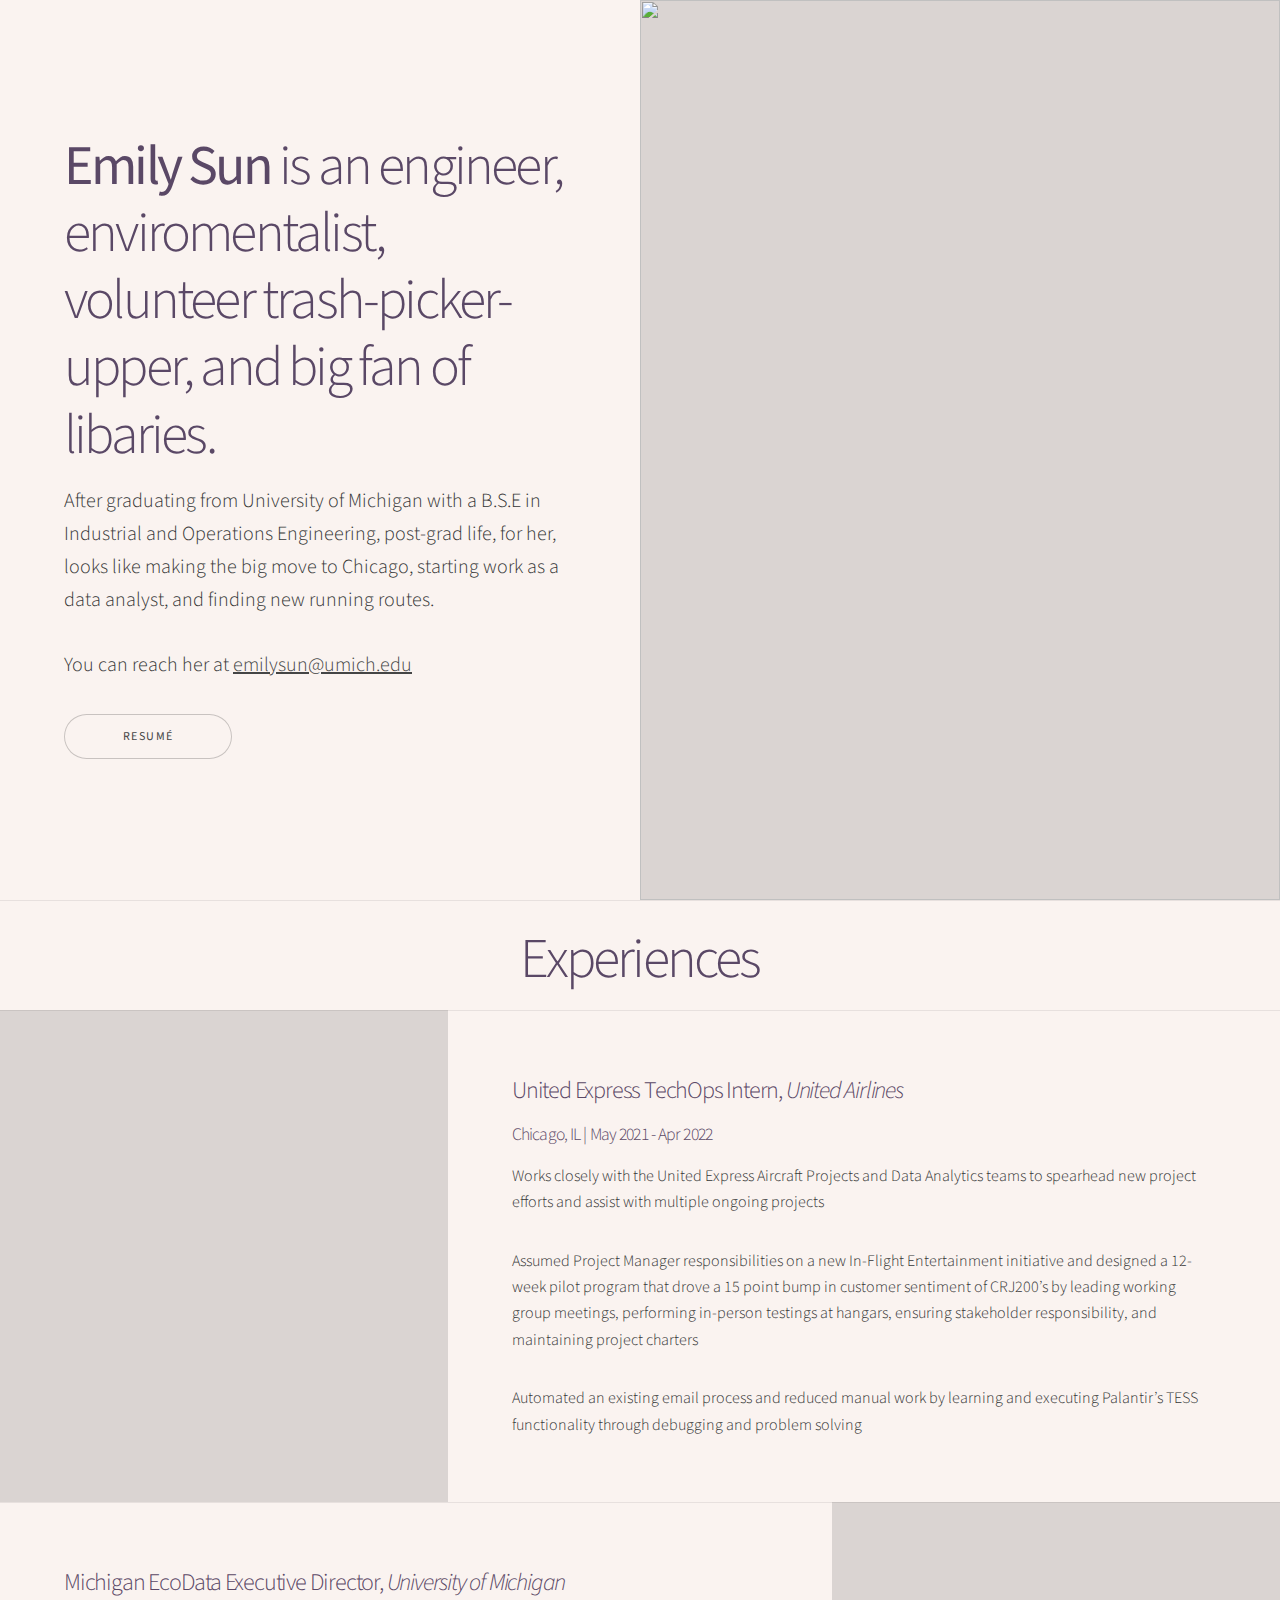
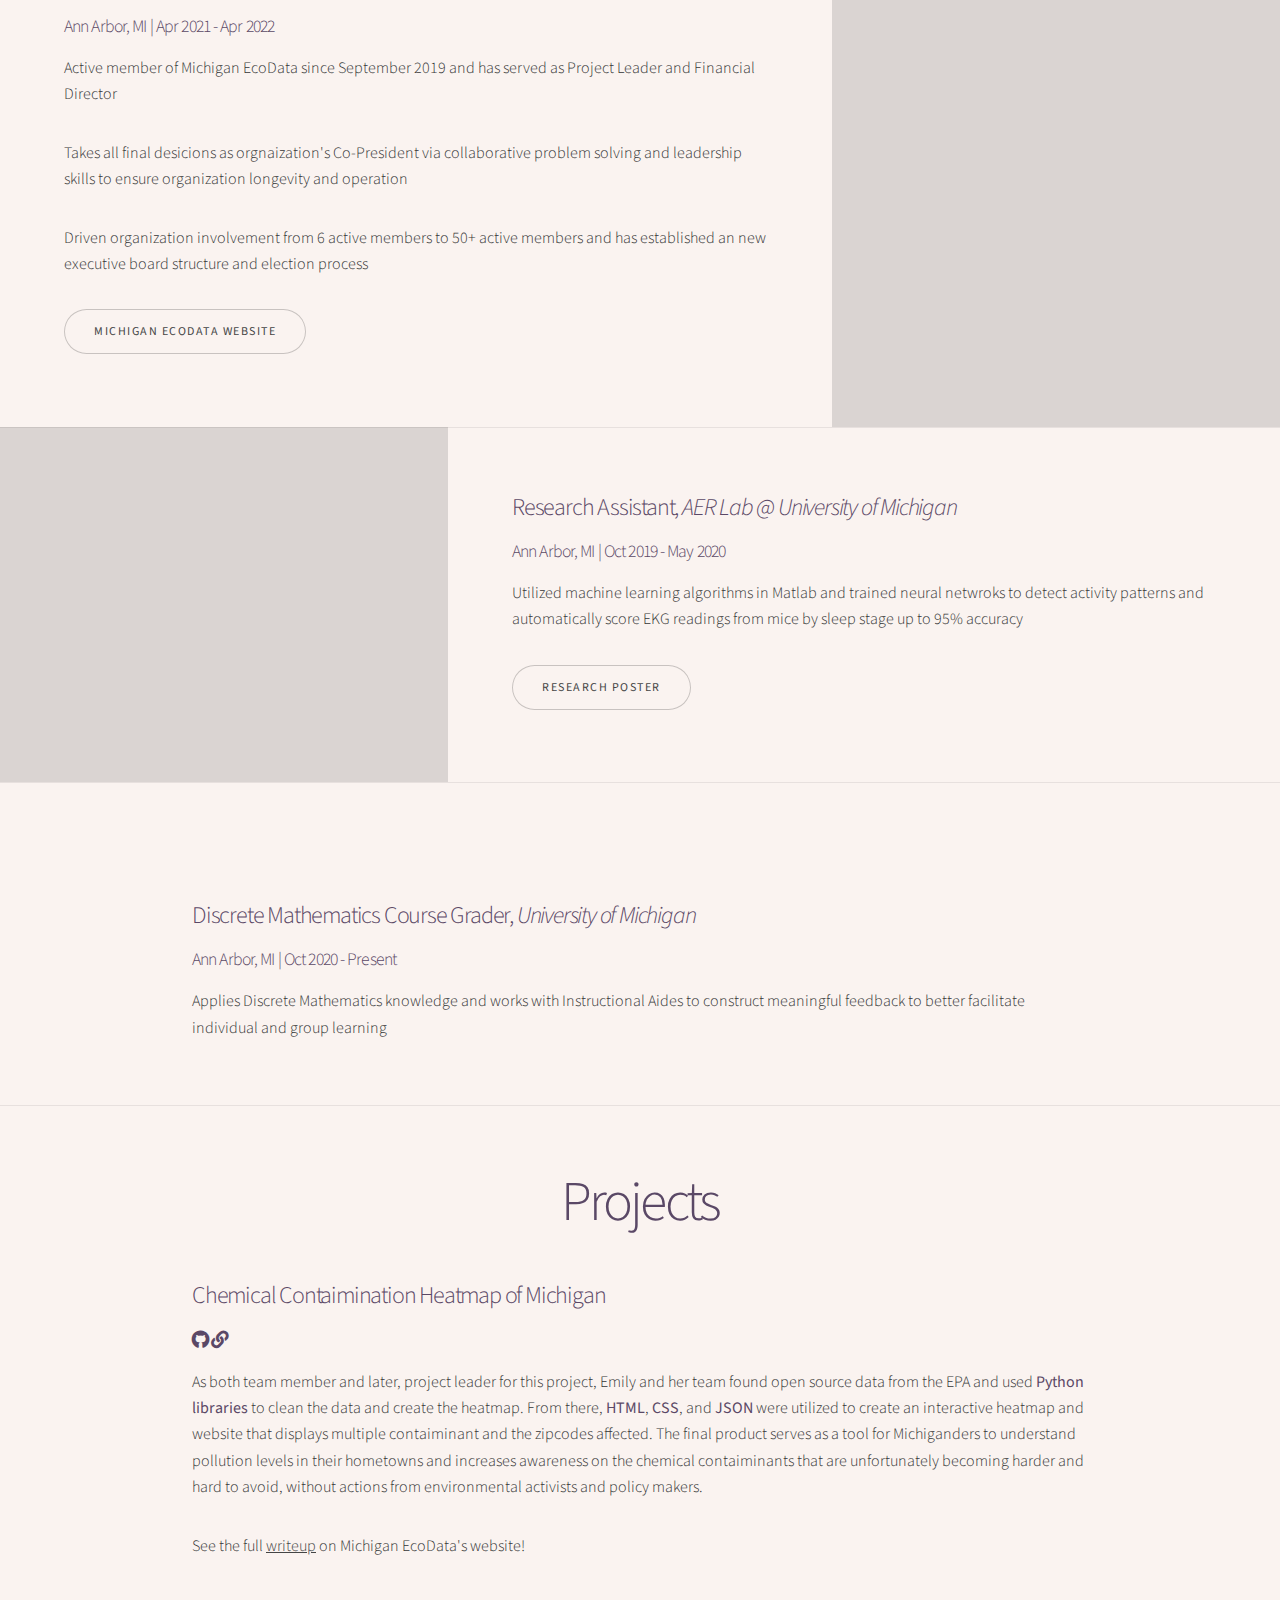
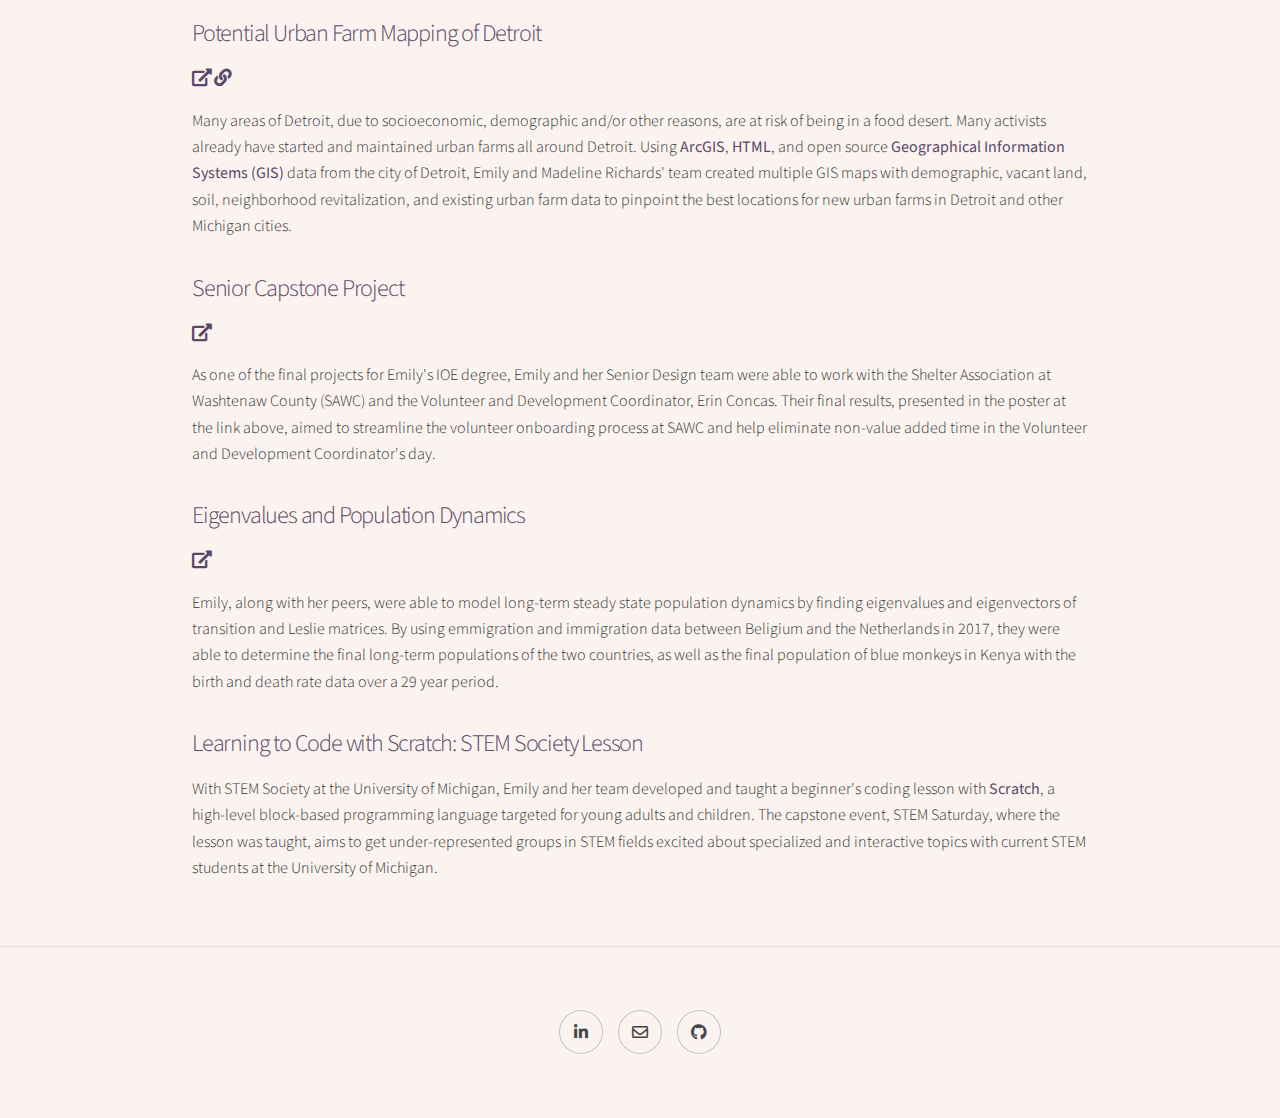
==== commit 4bc5b319: "2023-10-02 edits" ====
--- a/index.html
+++ b/index.html
@@ -20,11 +20,11 @@
 				<!-- Header -->
 					<section class="banner style1 orient-left content-align-left image-position-right fullscreen onload-image-fade-in onload-content-fade-right">
 						<div class="content">
-							<h1><b>Emily Sun</b> is a graduating senior at the University of Michigan studying Industrial and Operations Engineering.</h1>
-							<p class="major">Post-grad life, for her, looks like reviving her sourdough starter for new bakes and trying to decipher Haruki Murakami's works.</p>
+							<h1><b>Emily Sun</b> is an engineer, enviromentalist, volunteer trash-picker-upper, and big fan of libaries.</h1>
+							<p class="major">After graduating from University of Michigan with a B.S.E in Industrial and Operations Engineering, post-grad life, for her, looks like making the big move to Chicago, starting work as a data analyst, and finding new running routes.</p>
 							<p class="major">You can reach her at <a href="mailto:emilysun@umich.edu">emilysun@umich.edu</a></p>
 							<ul class="actions stacked">
-								<li><a href="/files/EmilySun_Resume_W22_ (2).pdf" class="button big wide smooth-scroll-middle">Resum&eacute;</a></li>
+								<li><a href="/files/EmilySun_Resume_F23_.pdf" class="button big wide smooth-scroll-middle">Resum&eacute;</a></li>
 							</ul>
 							
 						</div>
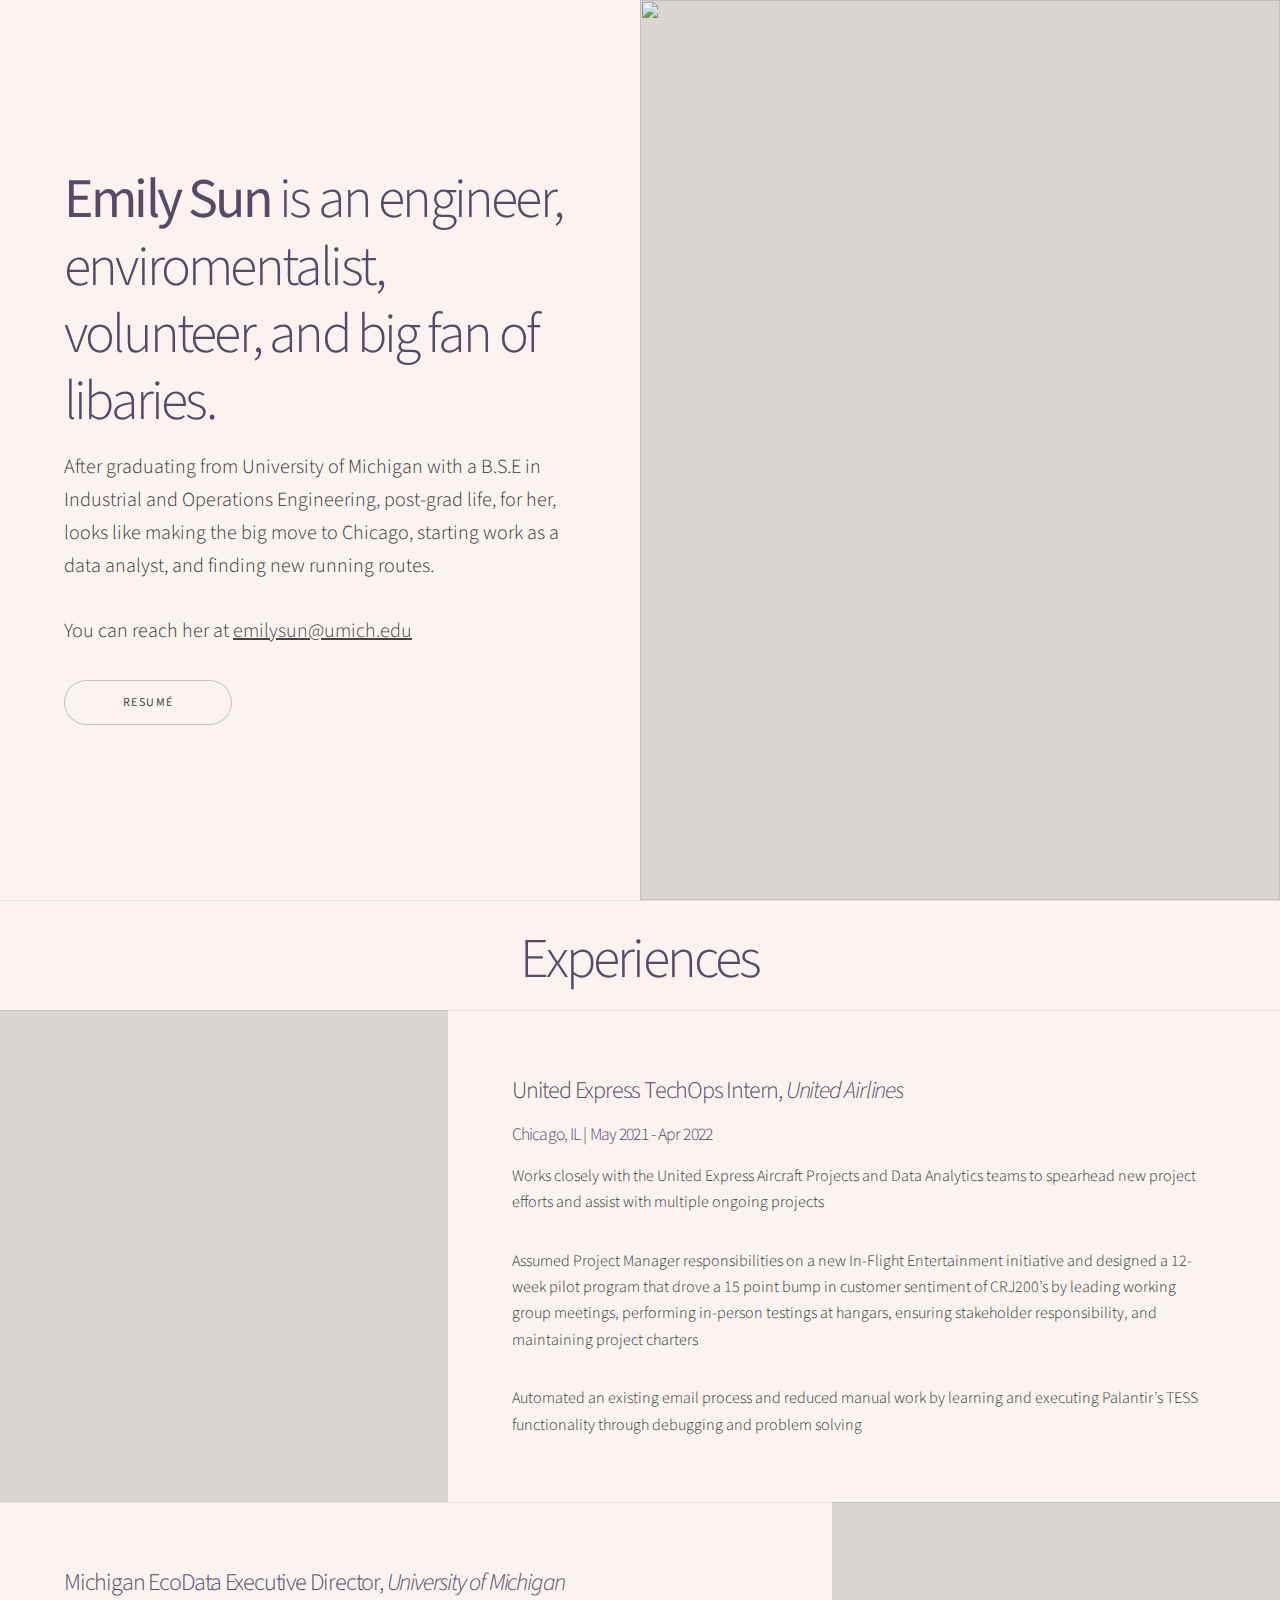
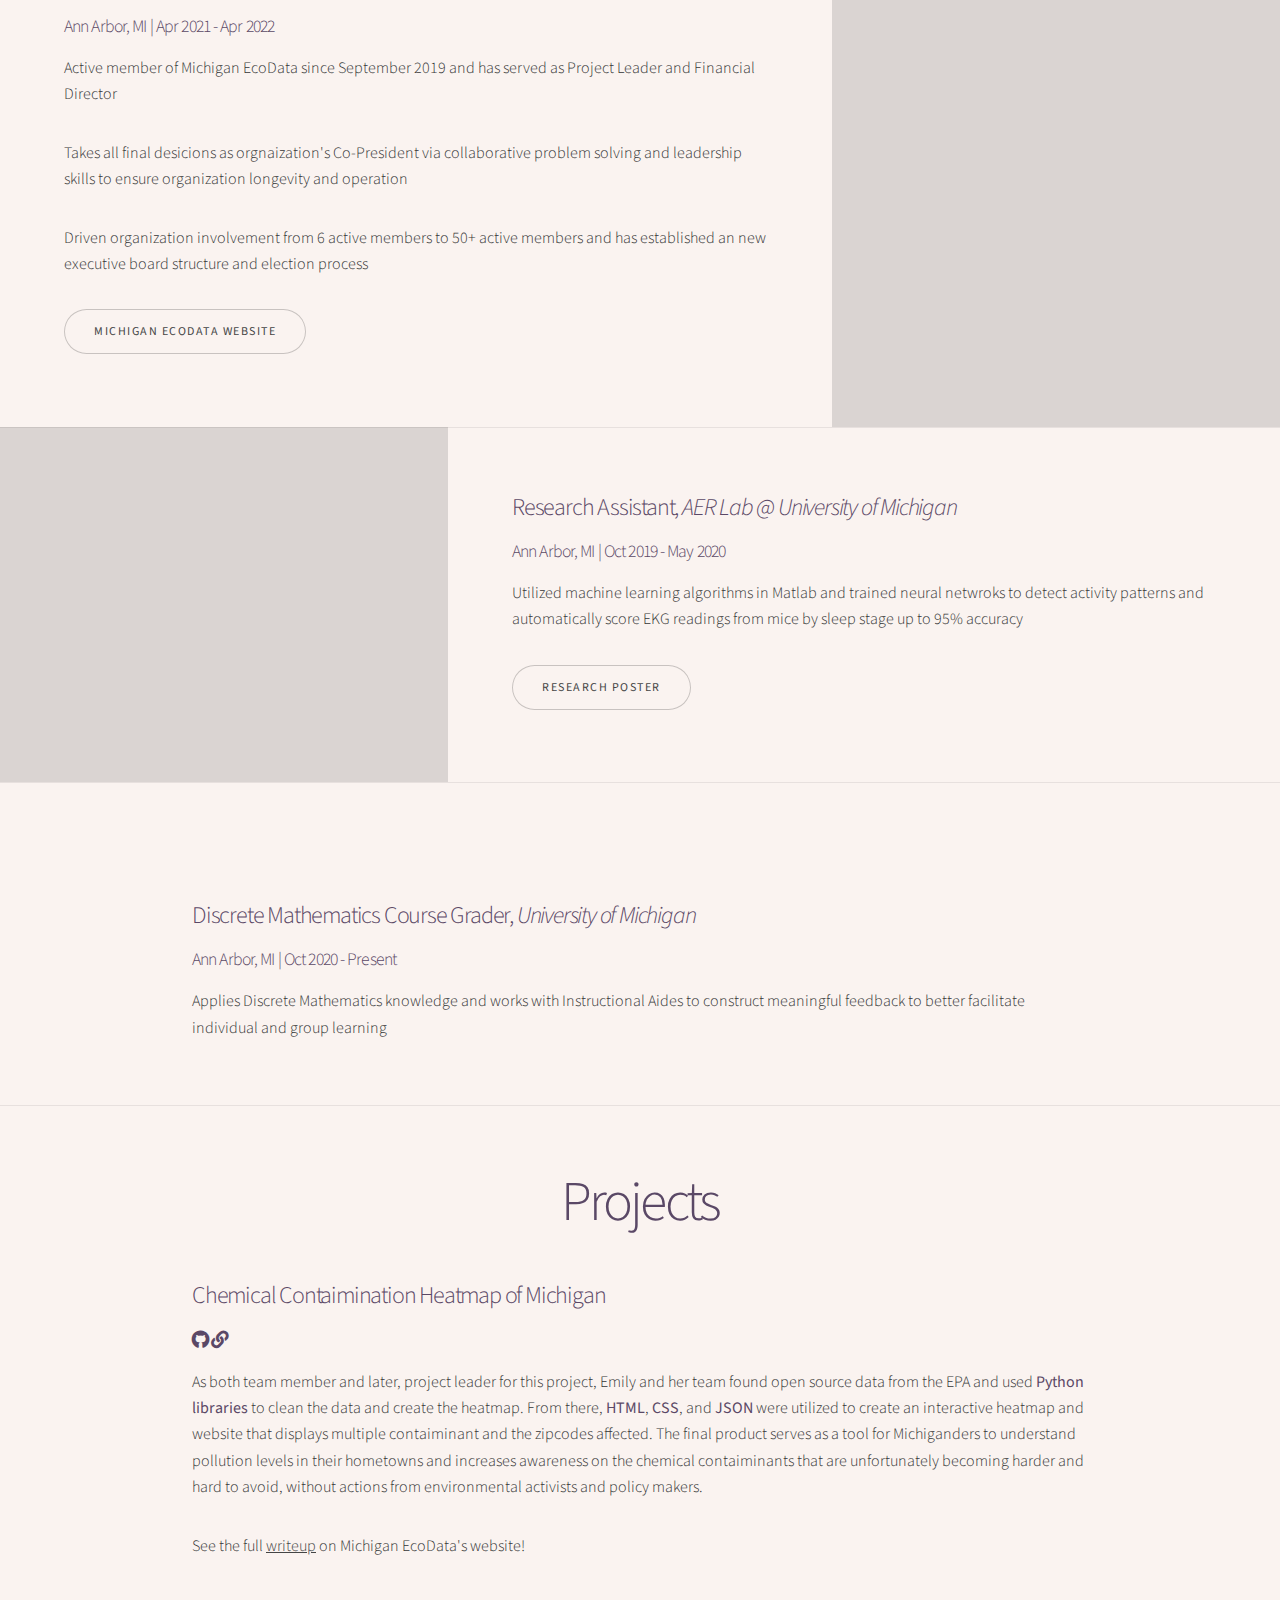
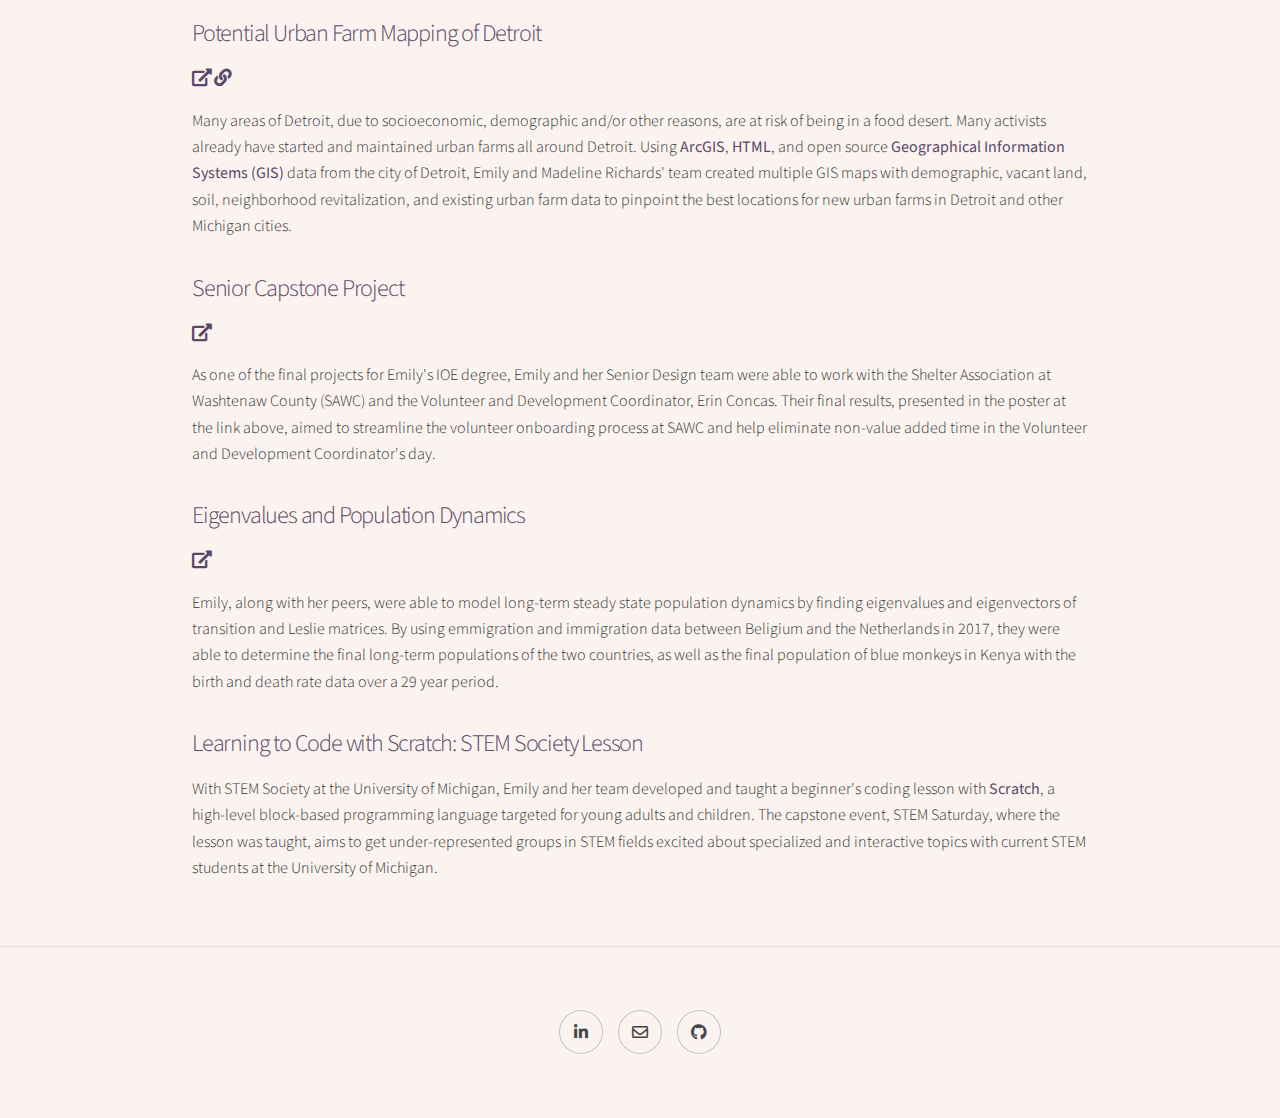
==== commit 3e067886: "Update index.html" ====
--- a/index.html
+++ b/index.html
@@ -20,7 +20,7 @@
 				<!-- Header -->
 					<section class="banner style1 orient-left content-align-left image-position-right fullscreen onload-image-fade-in onload-content-fade-right">
 						<div class="content">
-							<h1><b>Emily Sun</b> is an engineer, enviromentalist, volunteer trash-picker-upper, and big fan of libaries.</h1>
+							<h1><b>Emily Sun</b> is an engineer, enviromentalist, volunteer, and big fan of libaries.</h1>
 							<p class="major">After graduating from University of Michigan with a B.S.E in Industrial and Operations Engineering, post-grad life, for her, looks like making the big move to Chicago, starting work as a data analyst, and finding new running routes.</p>
 							<p class="major">You can reach her at <a href="mailto:emilysun@umich.edu">emilysun@umich.edu</a></p>
 							<ul class="actions stacked">
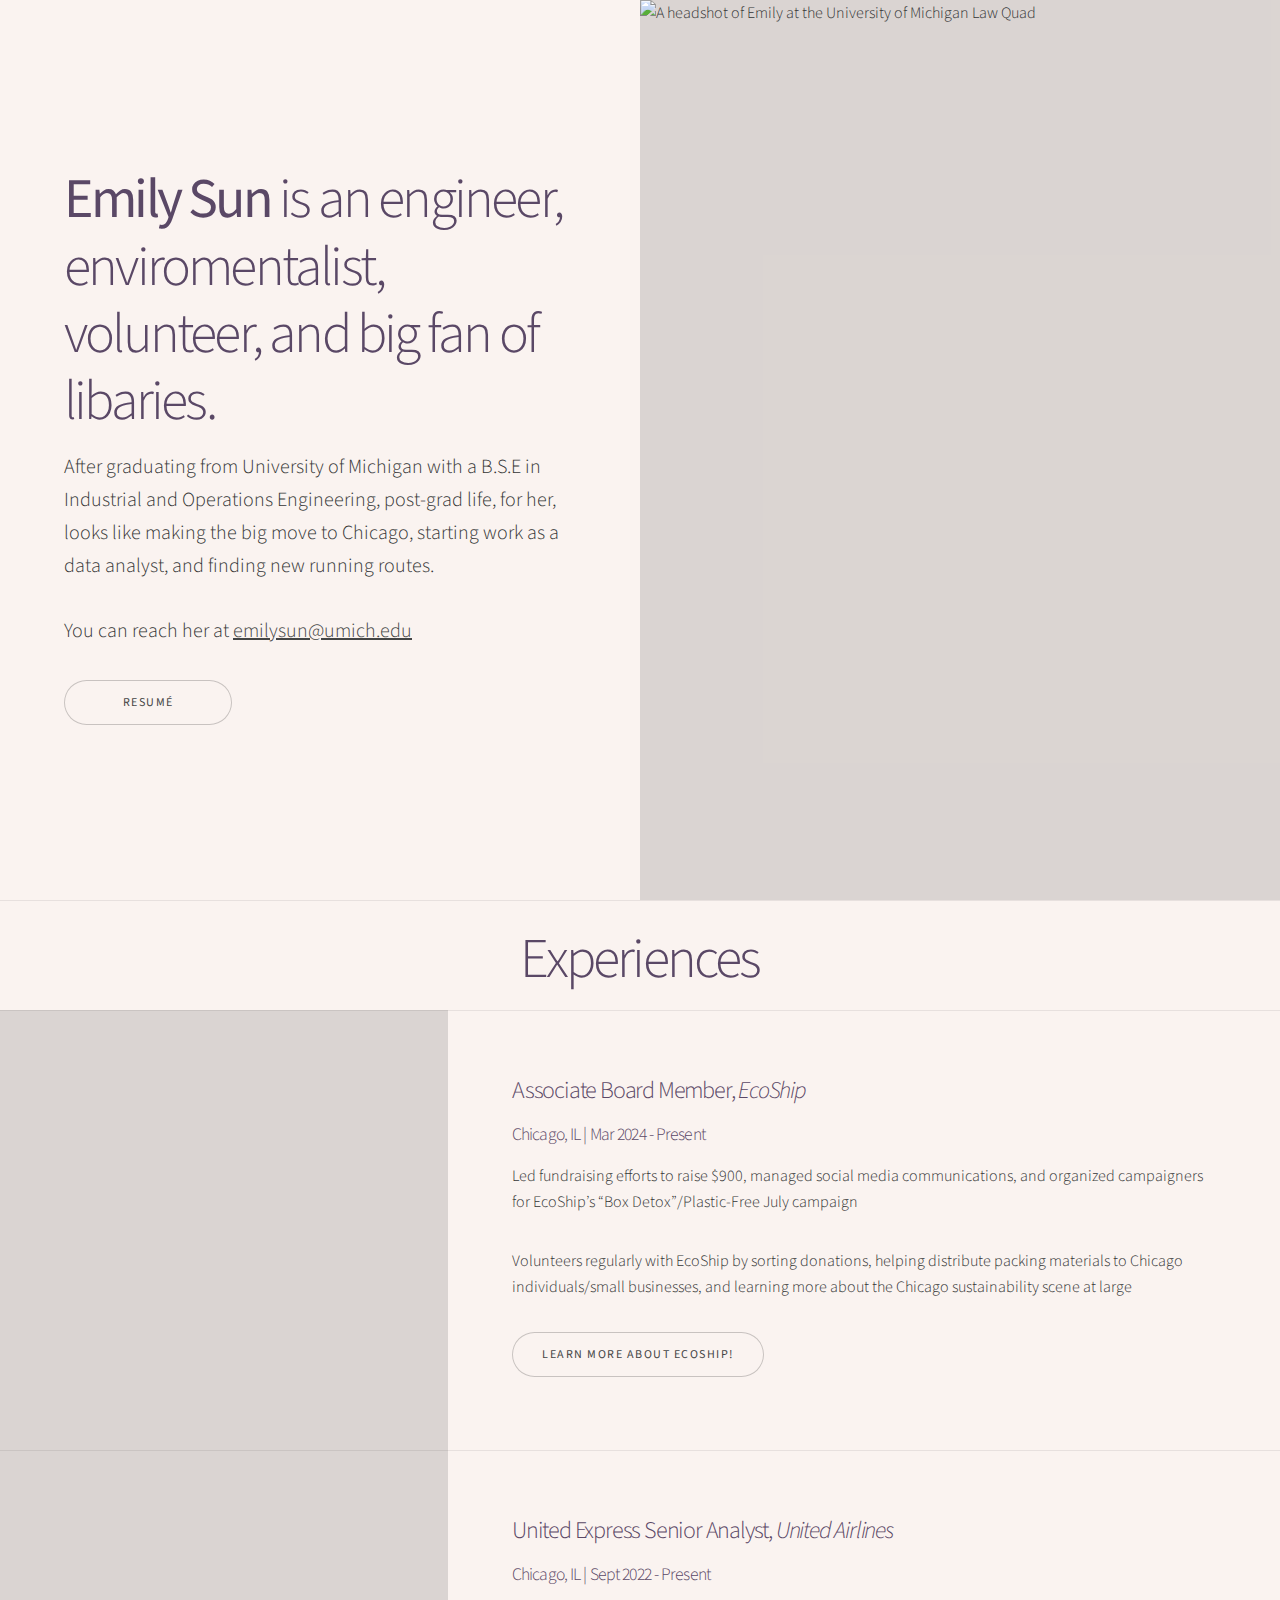
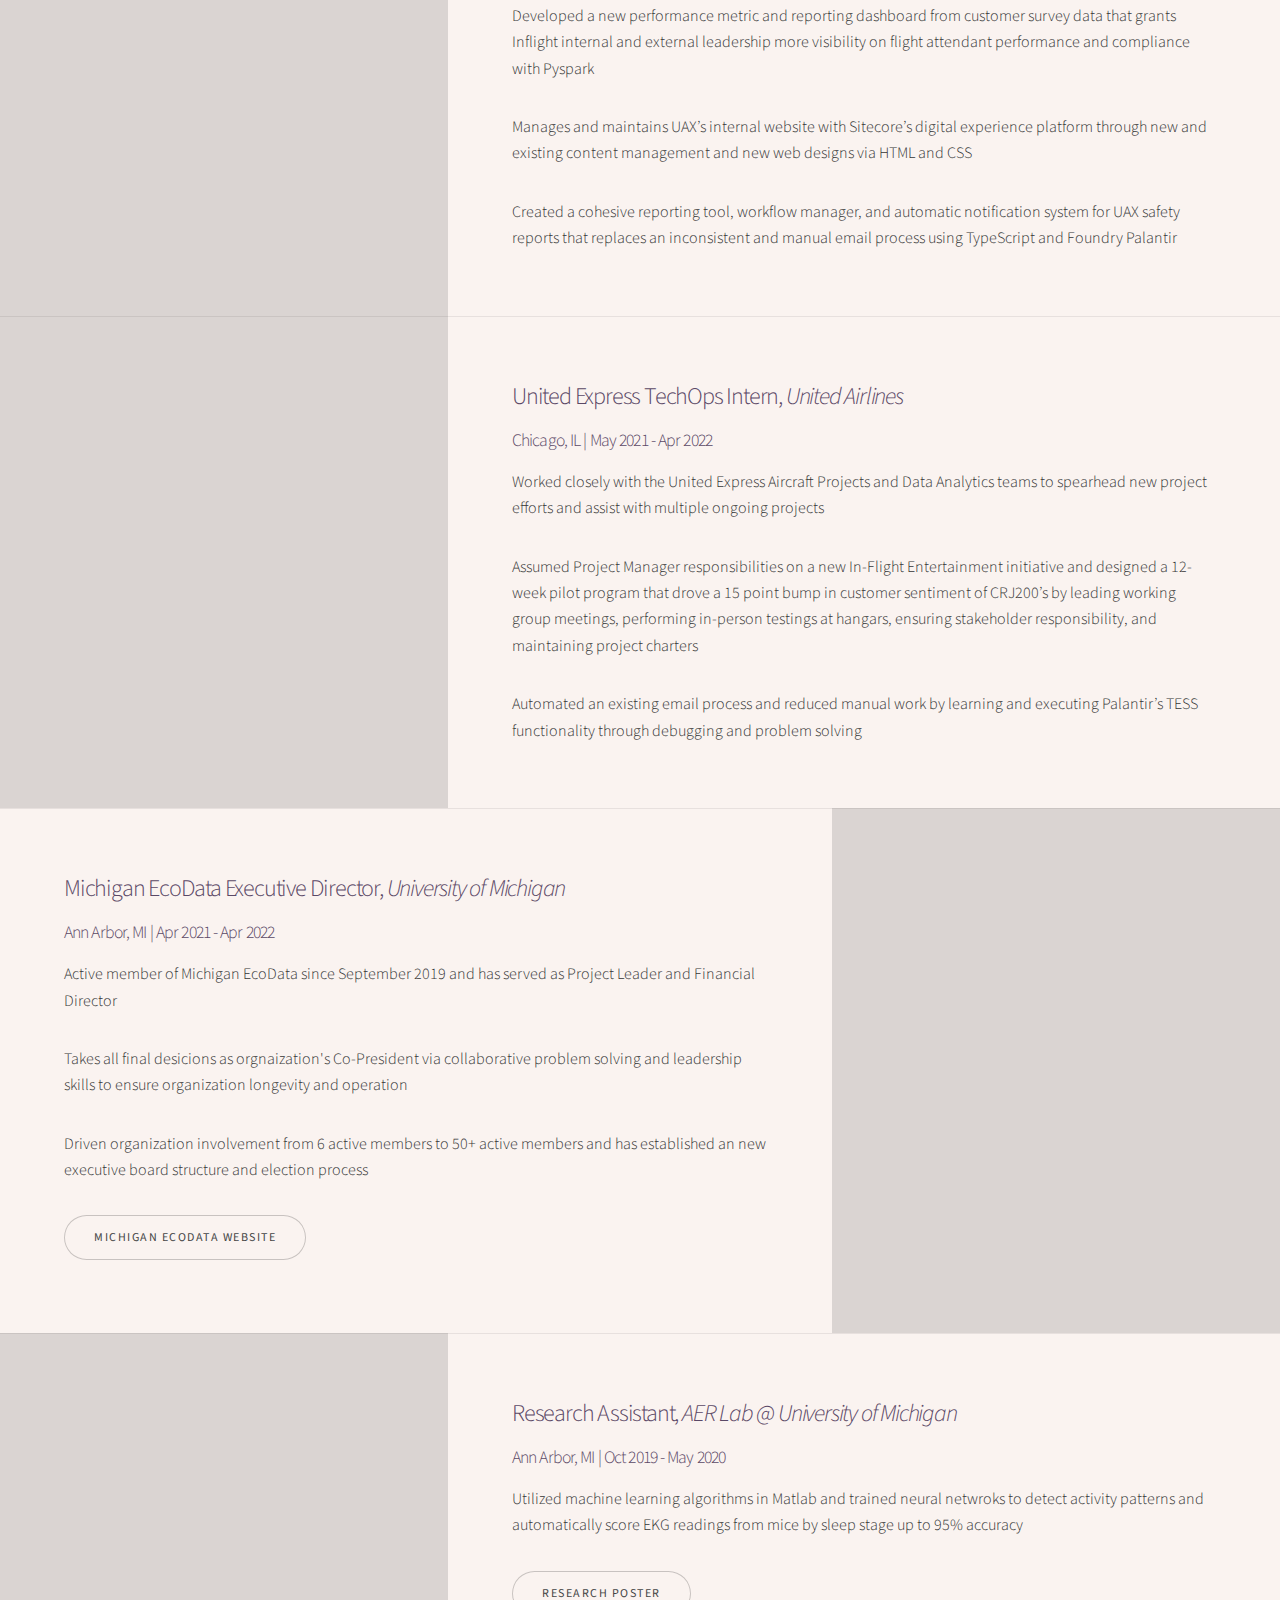
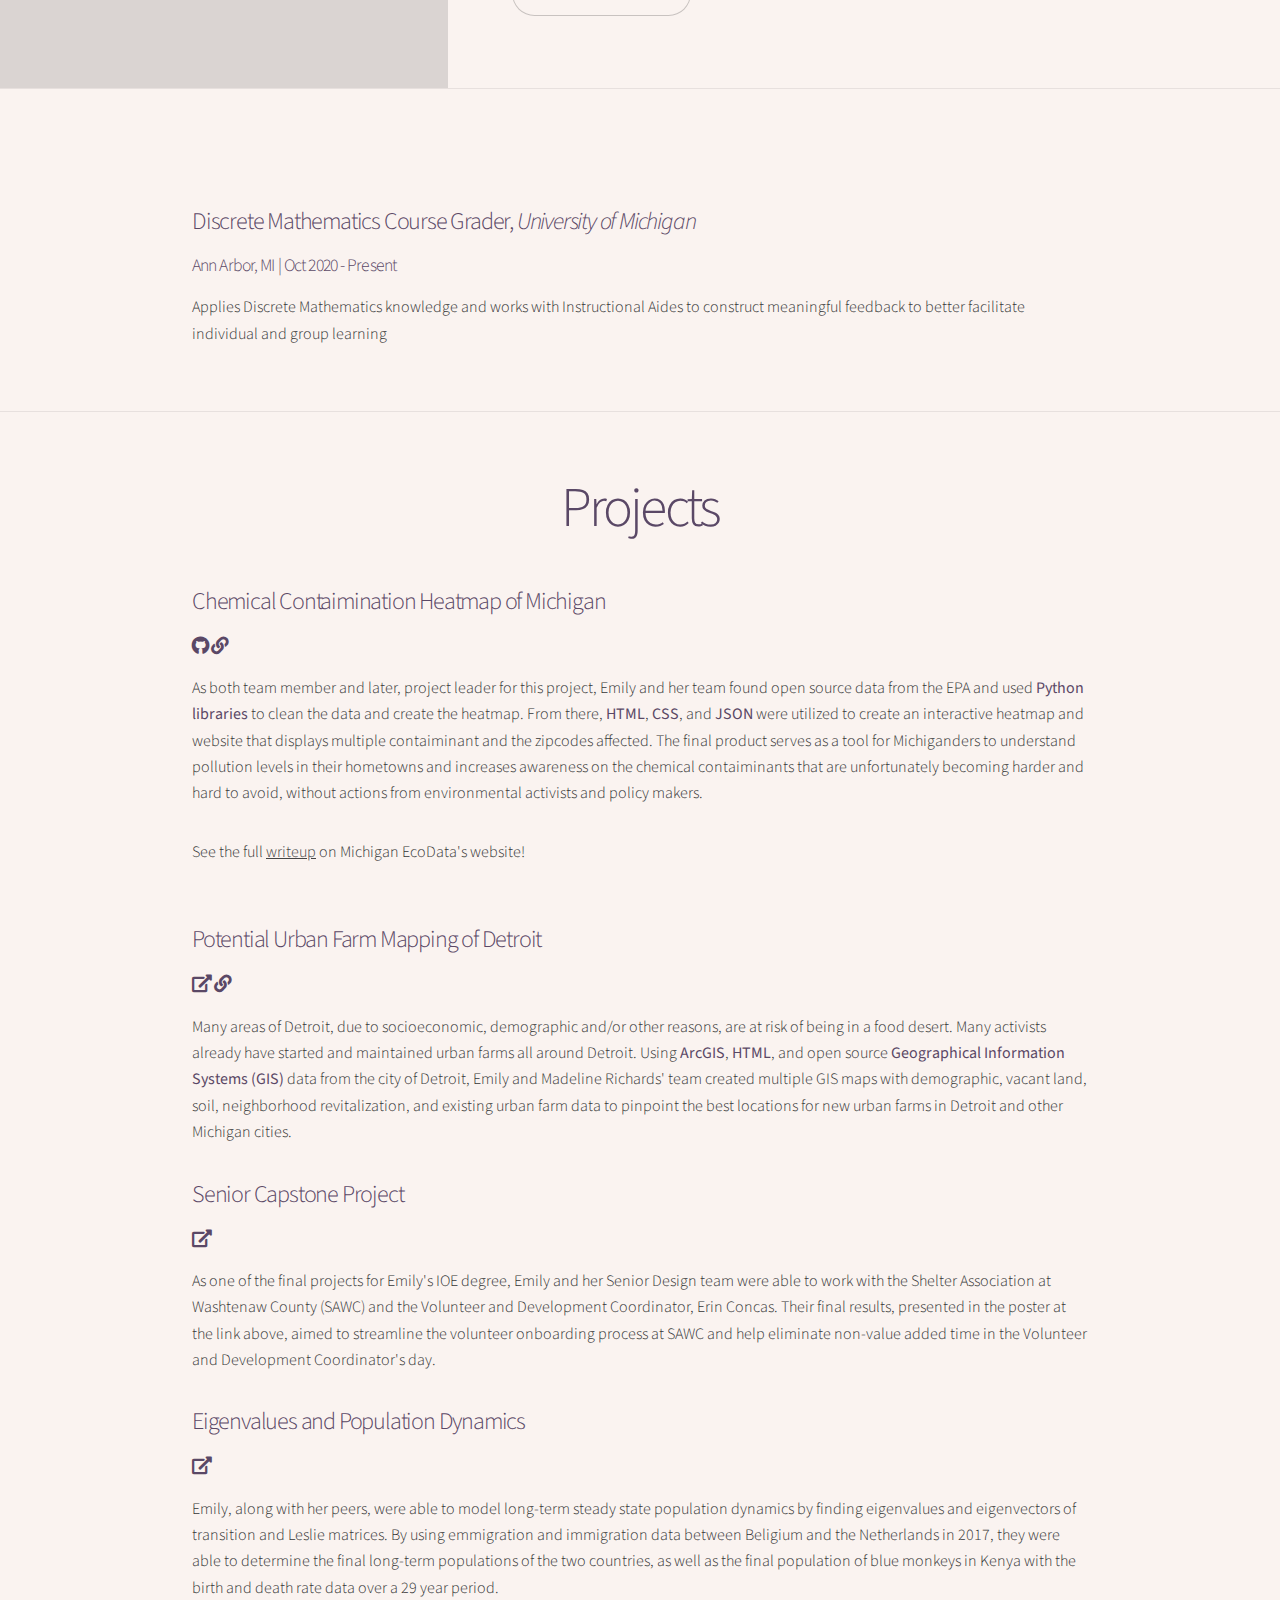
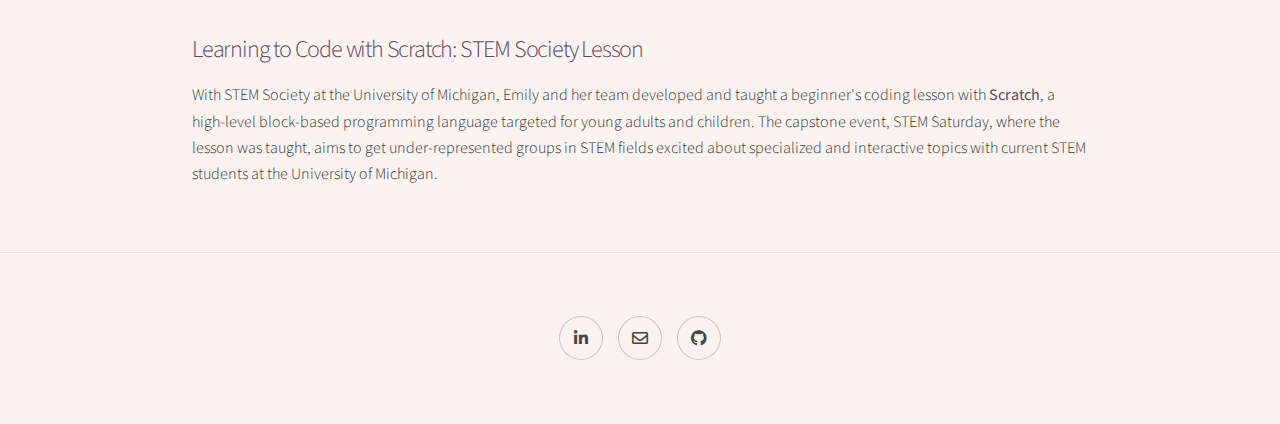
==== commit ce2ebf68: "Update index.html" ====
--- a/index.html
+++ b/index.html
@@ -24,12 +24,12 @@
 							<p class="major">After graduating from University of Michigan with a B.S.E in Industrial and Operations Engineering, post-grad life, for her, looks like making the big move to Chicago, starting work as a data analyst, and finding new running routes.</p>
 							<p class="major">You can reach her at <a href="mailto:emilysun@umich.edu">emilysun@umich.edu</a></p>
 							<ul class="actions stacked">
-								<li><a href="/files/EmilySun_Resume_F23_.pdf" class="button big wide smooth-scroll-middle">Resum&eacute;</a></li>
+								<li><a href="/files/EmilySun_Resume_.pdf" class="button big wide smooth-scroll-middle">Resum&eacute;</a></li>
 							</ul>
 							
 						</div>
 						<div class="image">
-							<img src="images/Eco Data Headshots-96.jpg" alt="" />
+							<img src="images/Eco Data Headshots-96.jpg" alt="A headshot of Emily at the University of Michigan Law Quad" />
 						</div>
 					</section>
 				
@@ -40,14 +40,47 @@
 							<h1 style="text-align:center;"> Experiences</h1>
 						</div>
 					</section>
-					
+				
+				<!-- EcoShip  -->
+				<section class="spotlight style1 orient-right content-align-left image-position-center onscroll-image-fade-in" id="first">
+					<div class="content">
+						<h3 class="card-head">Associate Board Member, <em>EcoShip</em></h3>
+						<h4 class="card-subhead">Chicago, IL | Mar 2024 - Present</h4>
+						<p>Led fundraising efforts to raise $900, managed social media communications, and organized campaigners for EcoShip’s “Box Detox”/Plastic-Free July campaign</p> 
+						<p>Volunteers regularly with EcoShip by sorting donations, helping distribute packing materials to Chicago individuals/small businesses, and learning more about the Chicago sustainability scene at large</p>
+						<ul class="actions stacked">
+							<li><a href="https://ecoship.org" class="button">Learn More about EcoShip!</a></li>
+						</ul>
+					</div>
+					<div class="image">
+						<img src="images/ecoship.jpeg" alt="The EcoShip founders, board, and asssociate board members outside standing around an EcoShip sign" />
+					</div>
+				</section>
+
+				<!-- United Sr Analyst  -->
+				<section class="spotlight style1 orient-right content-align-left image-position-center onscroll-image-fade-in" id="first">
+					<div class="content">
+						<h3 class="card-head">United Express Senior Analyst, <em>United Airlines</em></h3>
+						<h4 class="card-subhead">Chicago, IL | Sept 2022 - Present</h4>
+						<p>Developed a new performance metric and reporting dashboard from customer survey data that grants Inflight internal and external leadership more visibility on flight attendant performance and compliance with Pyspark</p>
+						<p>Manages and maintains UAX’s internal website with Sitecore’s digital experience platform through new and existing content management and new web designs via HTML and CSS</p> 
+						<p>Created a cohesive reporting tool, workflow manager, and automatic notification system for UAX safety reports that replaces an inconsistent and manual email process using TypeScript and Foundry Palantir</p>
+						<!-- <ul class="actions stacked">
+							<li><a href="#" class="button">Learn More</a></li>
+						</ul>
+						-->
+					</div>
+					<div class="image">
+						<img src="images/IMG_0140.jpeg" alt="Three United Airlines coworkers standing outside next to a newly planted tree" />
+					</div>
+				</section>
 				
 				<!-- United  -->
 					<section class="spotlight style1 orient-right content-align-left image-position-center onscroll-image-fade-in" id="first">
 						<div class="content">
 							<h3 class="card-head">United Express TechOps Intern, <em>United Airlines</em></h3>
 							<h4 class="card-subhead">Chicago, IL | May 2021 - Apr 2022</h4>
-							<p>Works closely with the United Express Aircraft Projects and Data Analytics teams to spearhead new project efforts and assist with multiple ongoing projects</p>
+							<p>Worked closely with the United Express Aircraft Projects and Data Analytics teams to spearhead new project efforts and assist with multiple ongoing projects</p>
 							<p>Assumed Project Manager responsibilities on a new In-Flight Entertainment initiative and designed a 12-week pilot program that drove a 15 point bump in customer sentiment of CRJ200’s by leading working group meetings, performing in-person testings at hangars, ensuring stakeholder responsibility, and maintaining project charters</p> 
 							<p>Automated an existing email process and reduced manual work by learning and executing Palantir’s TESS functionality through debugging and problem solving</p>
 							<!-- <ul class="actions stacked">
@@ -56,7 +89,7 @@
 							-->
 						</div>
 						<div class="image">
-							<img src="images/IMG_2151 2.JPG" alt="" />
+							<img src="images/IMG_2151 2.JPG" alt="Five United Airlines and SkyWest coworkers posing for a photo in front of a CRJ-200 plane at a hangar" />
 						</div>
 					</section>
 
@@ -73,7 +106,7 @@
 							</ul>
 						</div>
 						<div class="image">
-							<img src="images/IMG_3005.HEIC.jpeg" alt="" />
+							<img src="images/IMG_3005.HEIC.jpeg" alt="Two Michigan EcoData board members tabling at a college campus" />
 						</div>
 					</section>
 
@@ -88,7 +121,7 @@
 							</ul>
 						</div>
 						<div class="image">
-							<img src="images/IMG_9317.png" alt="" />
+							<img src="images/IMG_9317.png" alt="A white board with calculations in black marker" />
 						</div>
 					</section>
 				
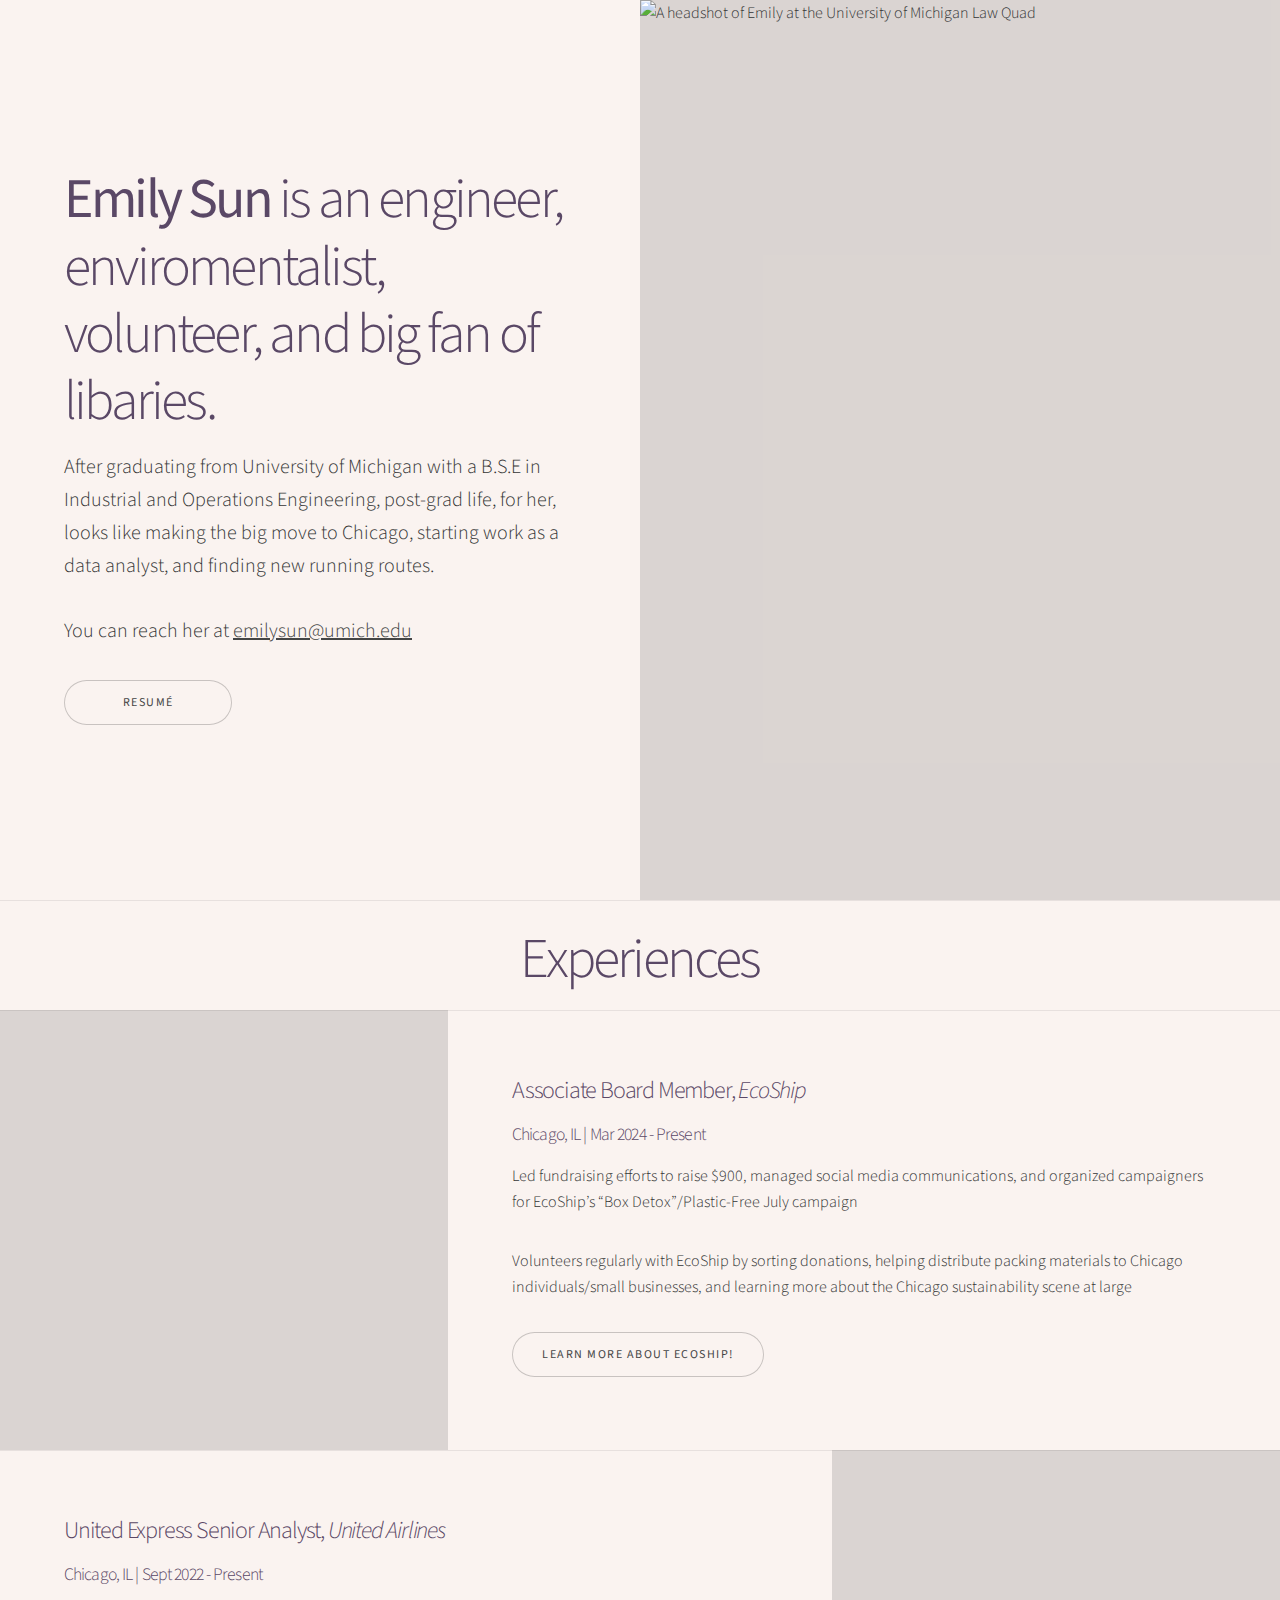
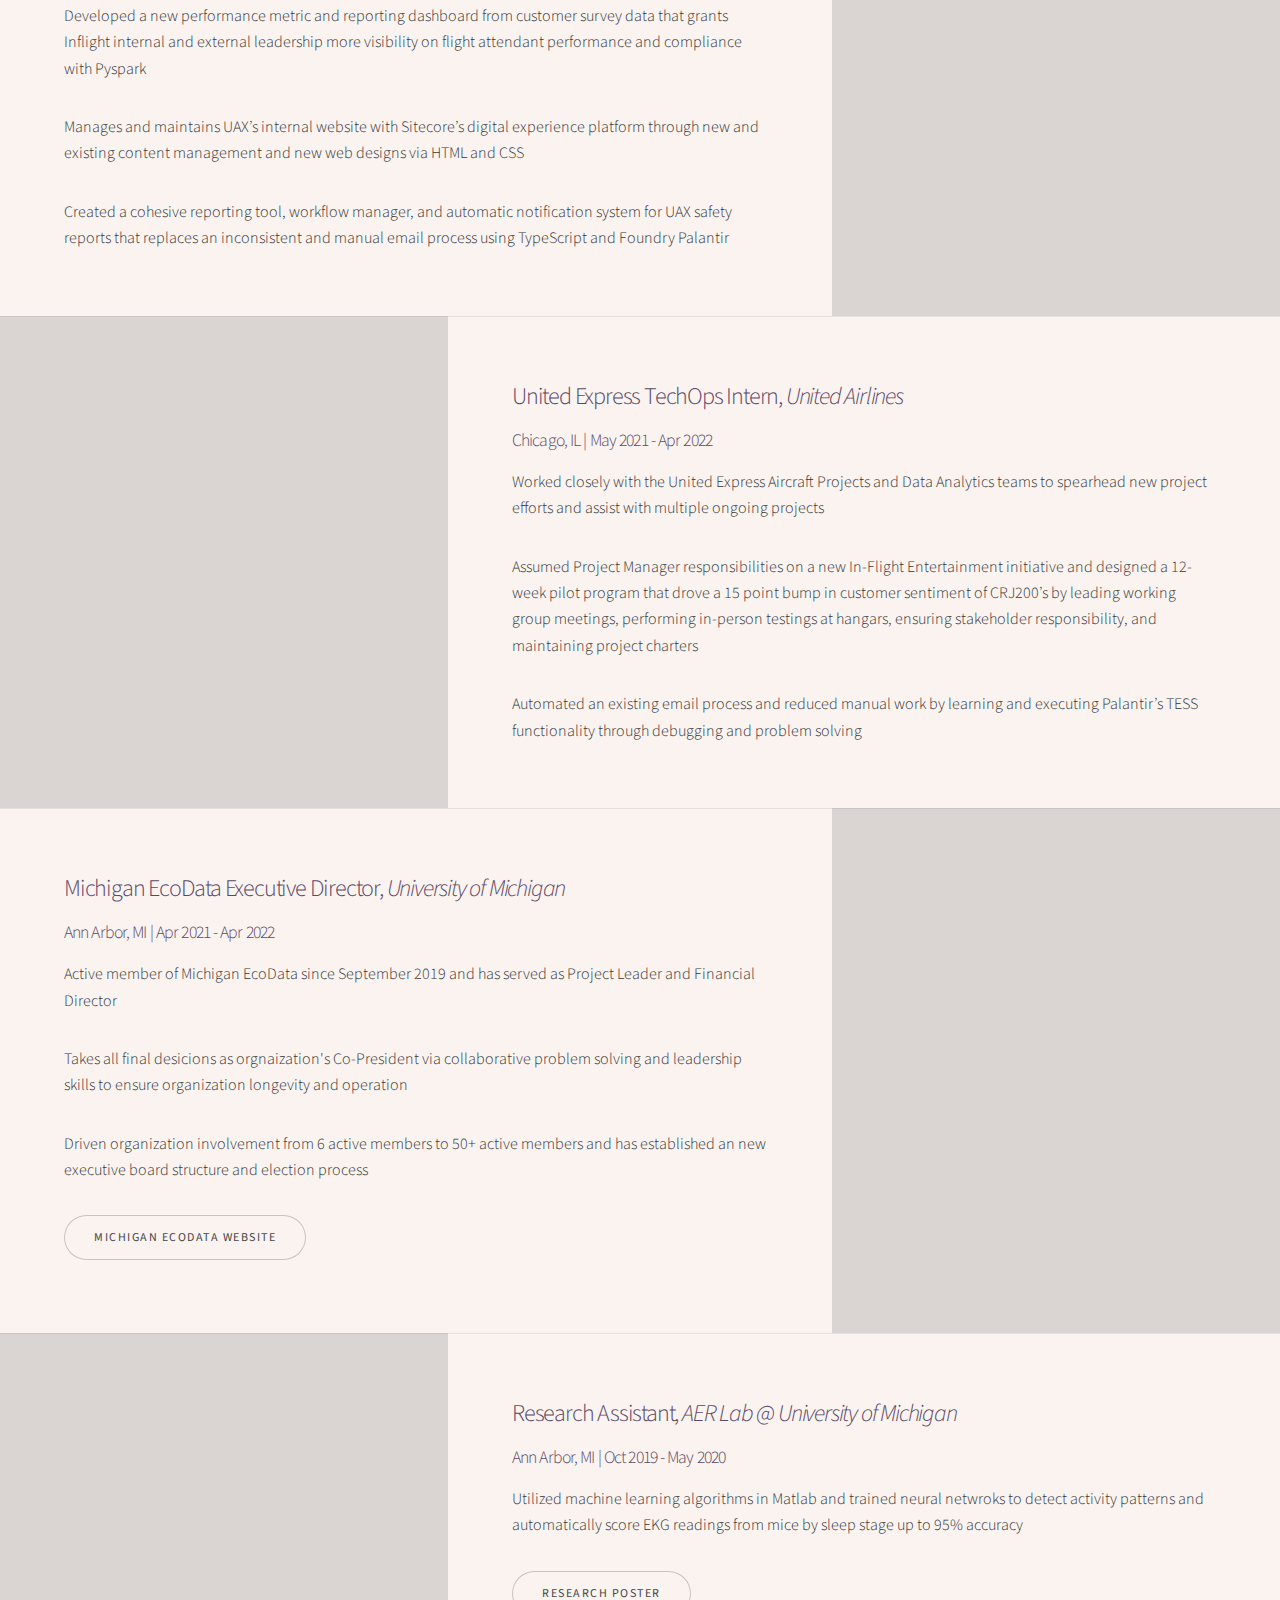
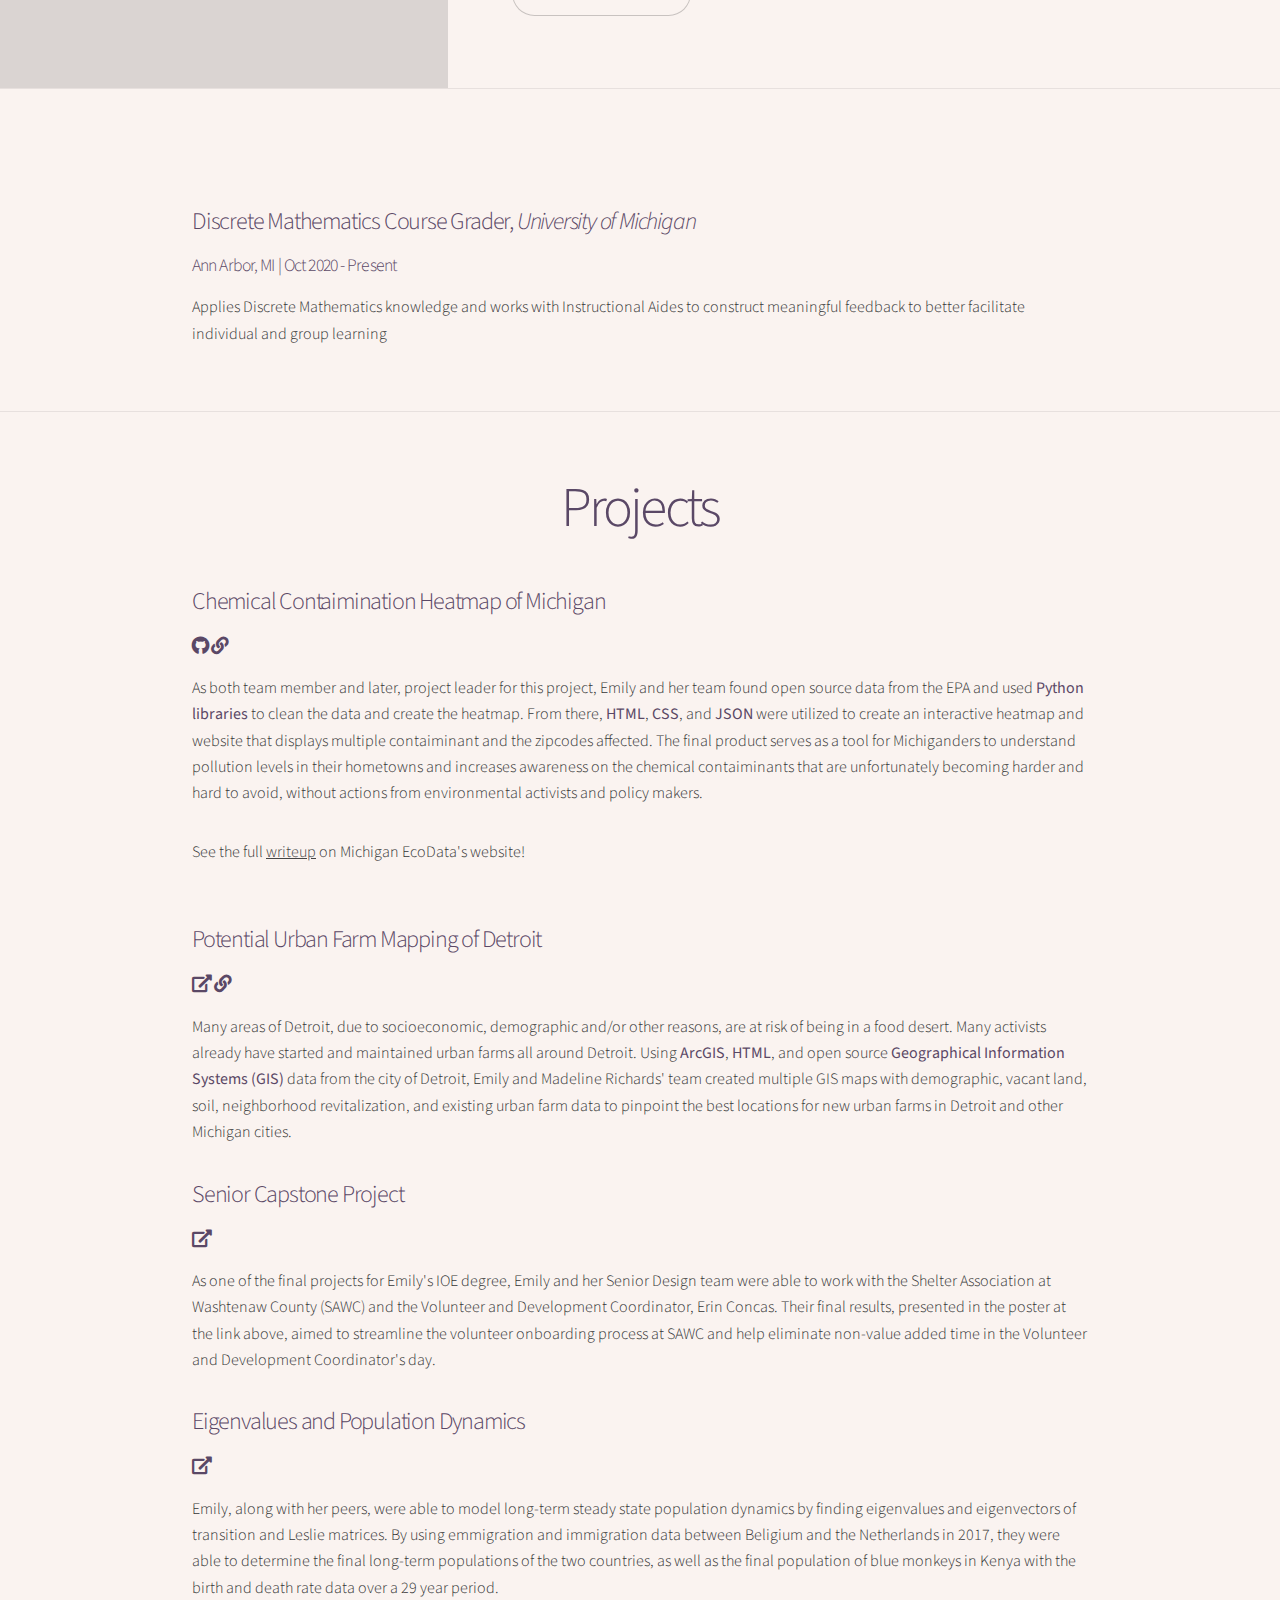
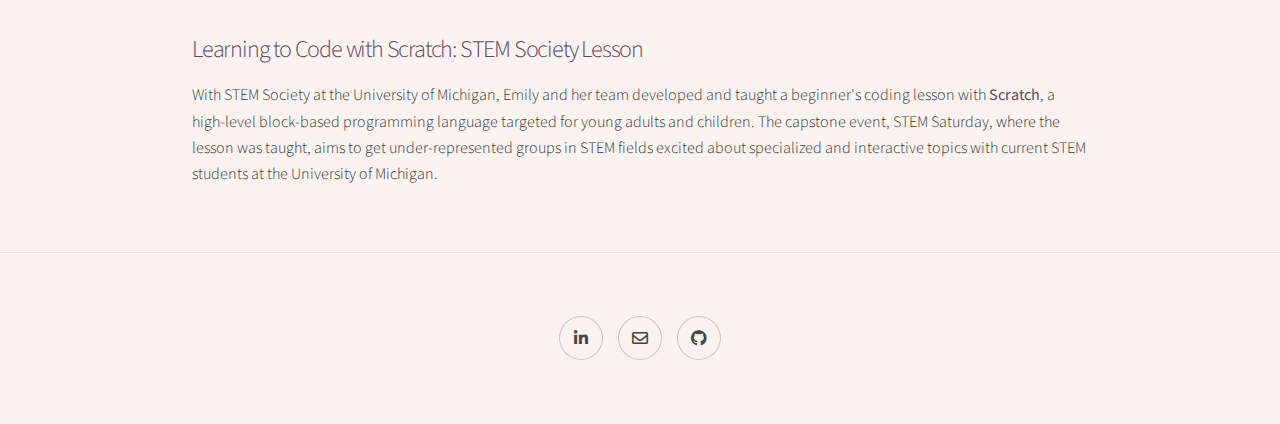
==== commit ac9ddf4a: "Update index.html with image orient corrections" ====
--- a/index.html
+++ b/index.html
@@ -58,7 +58,7 @@
 				</section>
 
 				<!-- United Sr Analyst  -->
-				<section class="spotlight style1 orient-right content-align-left image-position-center onscroll-image-fade-in" id="first">
+				<section class="spotlight style1 orient-left content-align-left image-position-center onscroll-image-fade-in">
 					<div class="content">
 						<h3 class="card-head">United Express Senior Analyst, <em>United Airlines</em></h3>
 						<h4 class="card-subhead">Chicago, IL | Sept 2022 - Present</h4>
@@ -76,7 +76,7 @@
 				</section>
 				
 				<!-- United  -->
-					<section class="spotlight style1 orient-right content-align-left image-position-center onscroll-image-fade-in" id="first">
+					<section class="spotlight style1 orient-right content-align-left image-position-center onscroll-image-fade-in">
 						<div class="content">
 							<h3 class="card-head">United Express TechOps Intern, <em>United Airlines</em></h3>
 							<h4 class="card-subhead">Chicago, IL | May 2021 - Apr 2022</h4>
@@ -121,7 +121,7 @@
 							</ul>
 						</div>
 						<div class="image">
-							<img src="images/IMG_9317.png" alt="A white board with calculations in black marker" />
+							<img src="images/IMG_9317.png" alt="A white board with calculations in blue marker and some example graphs in black marker to the side" />
 						</div>
 					</section>
 				
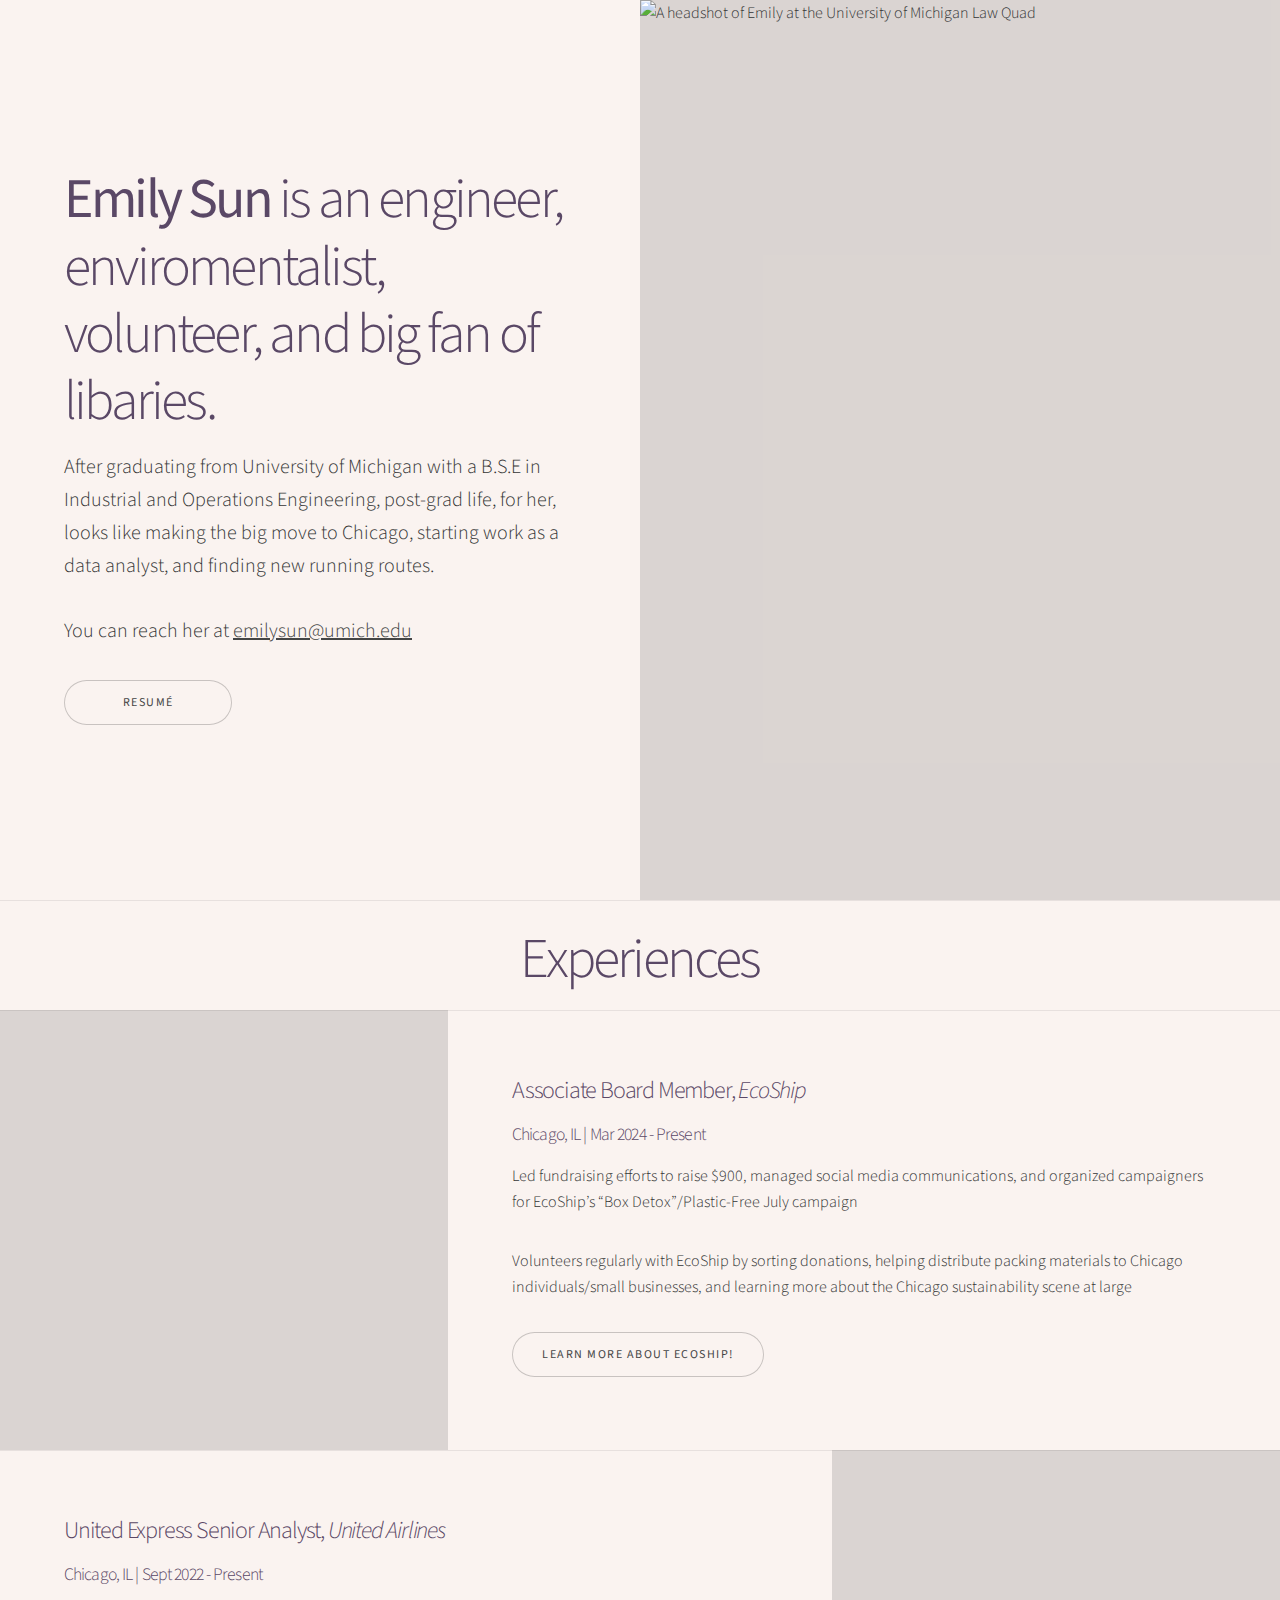
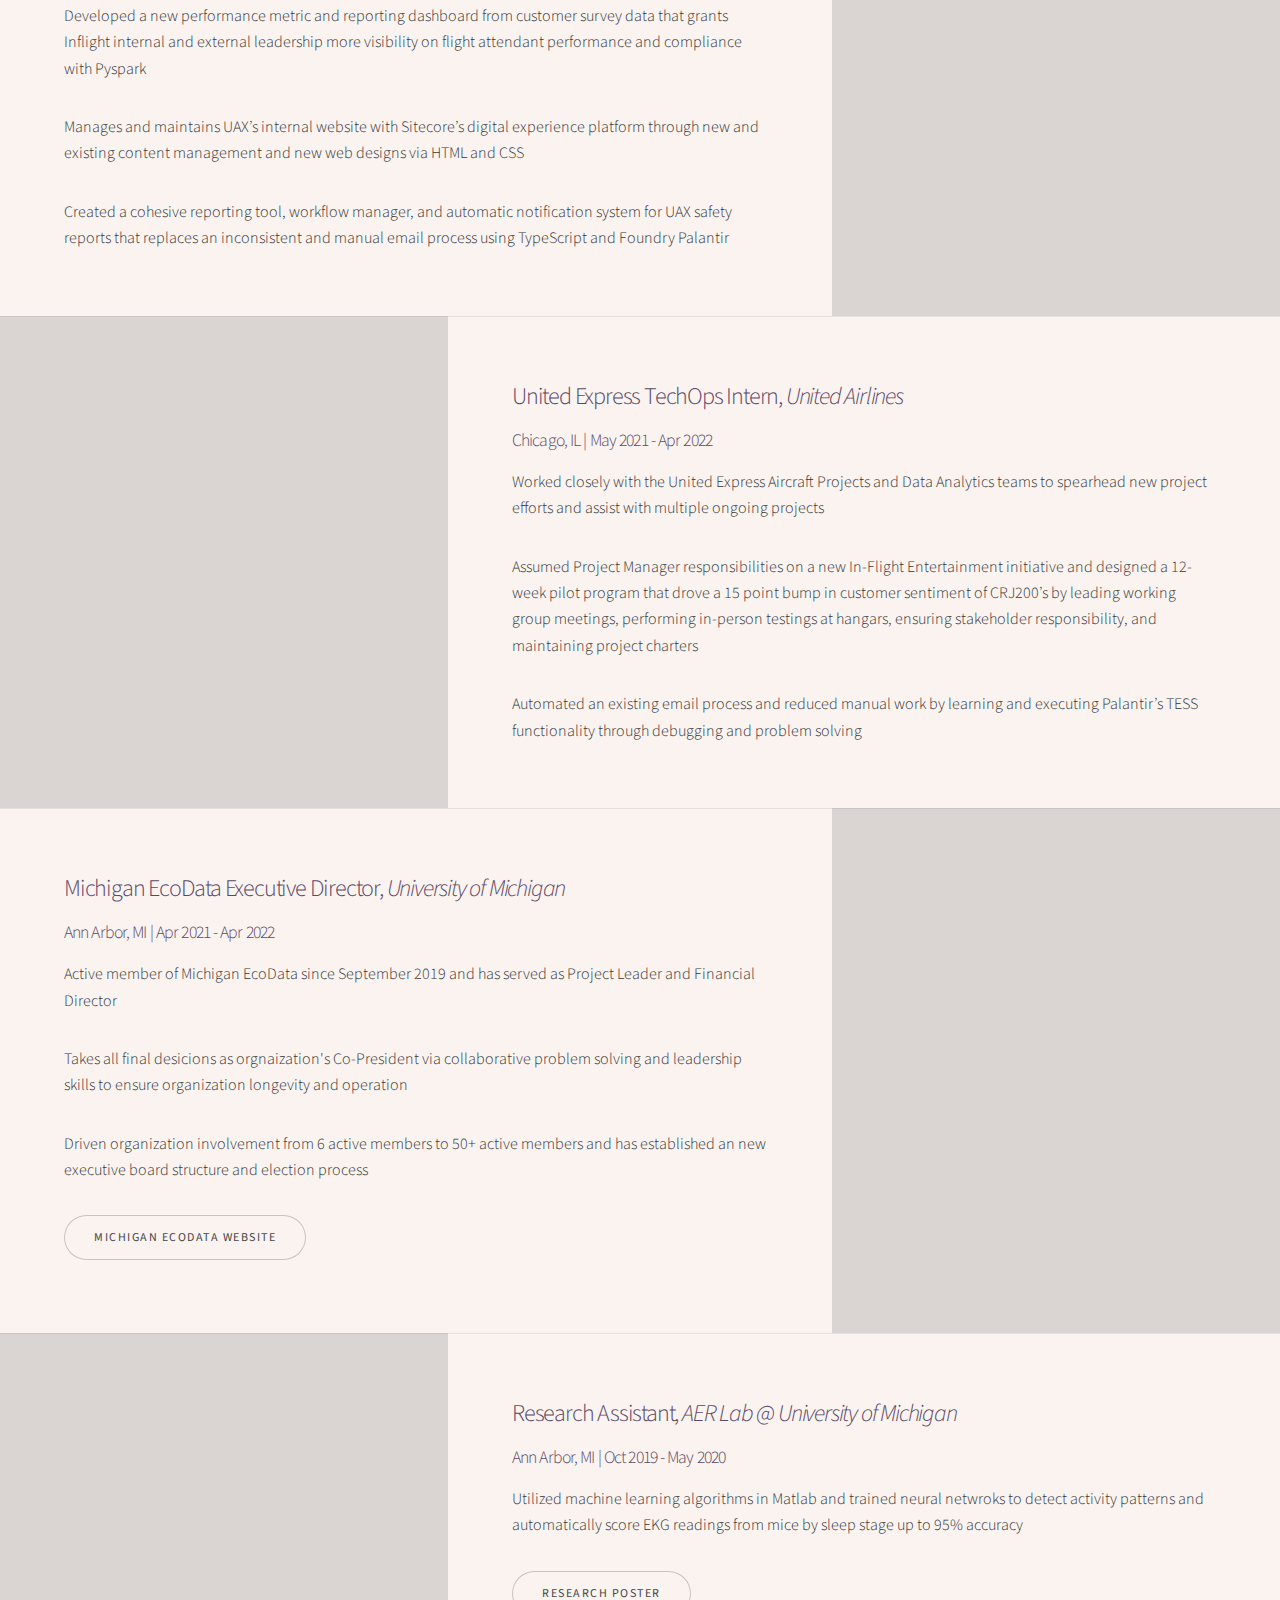
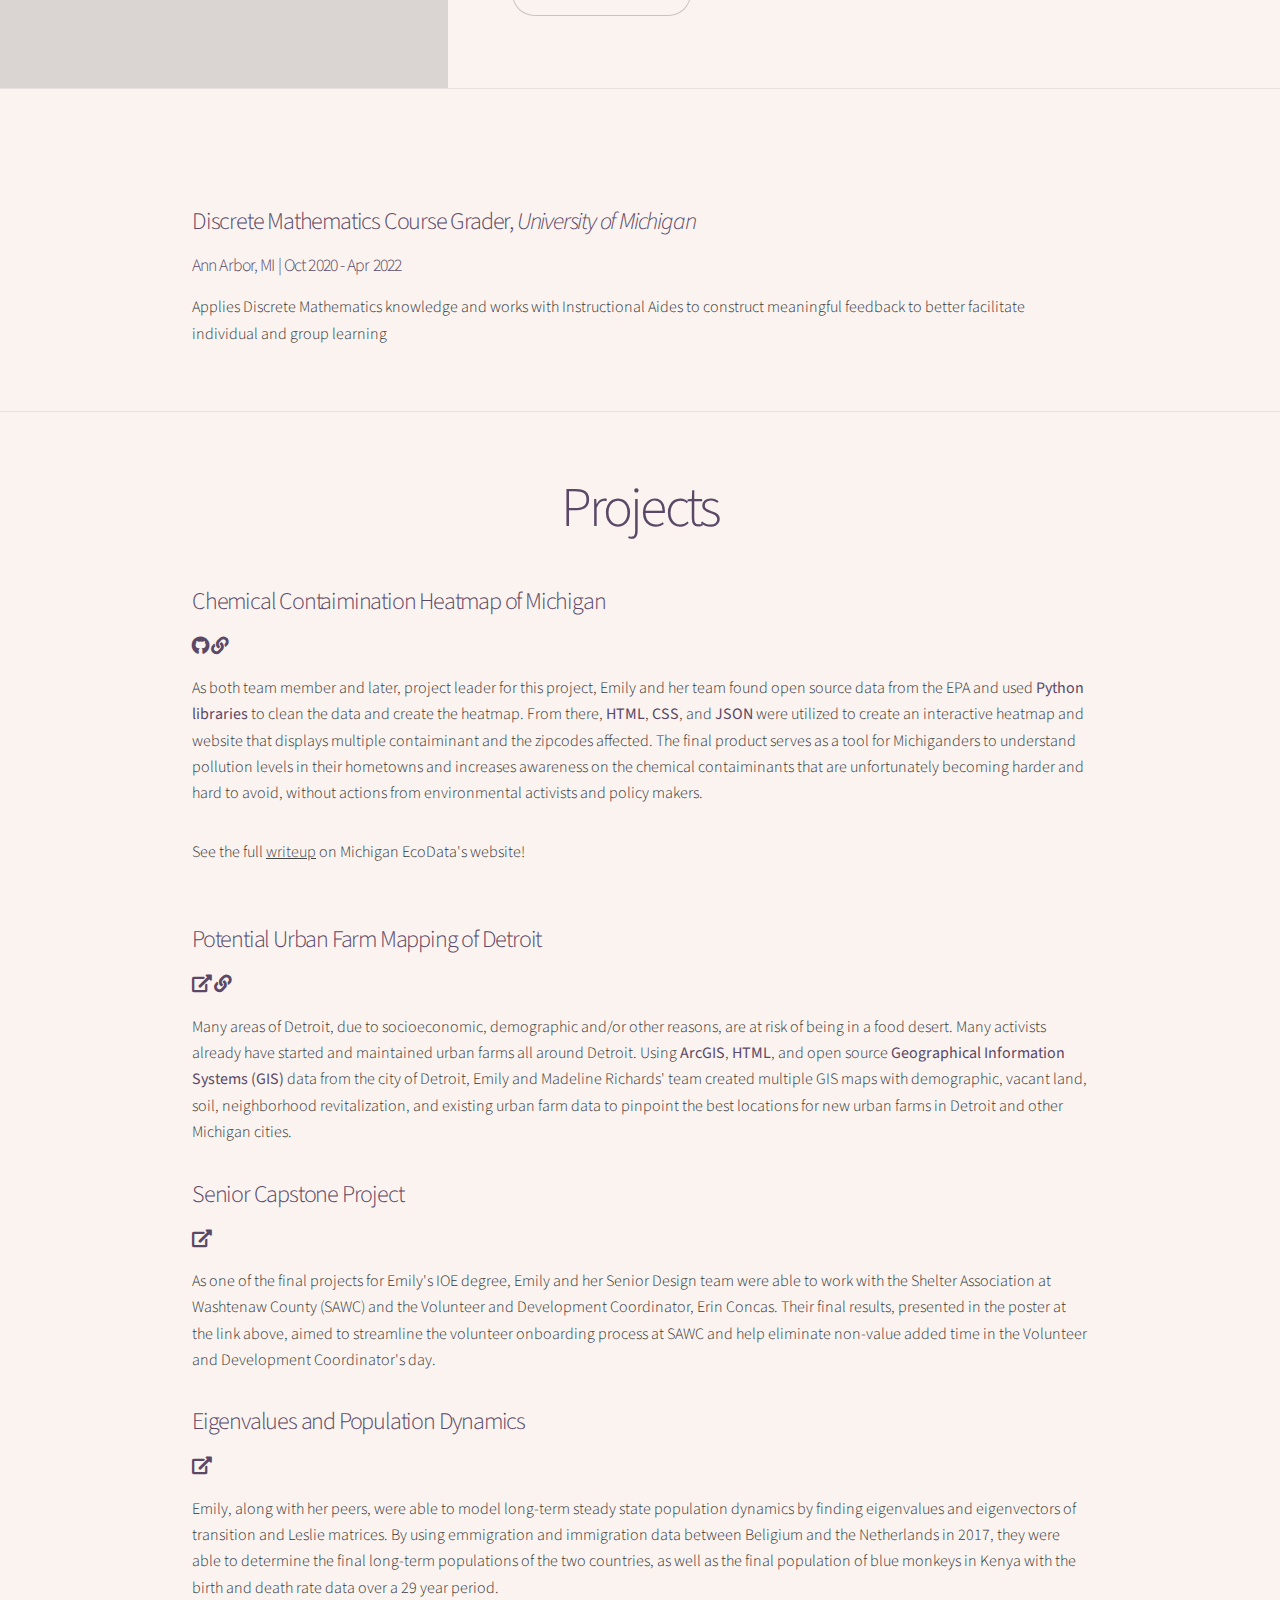
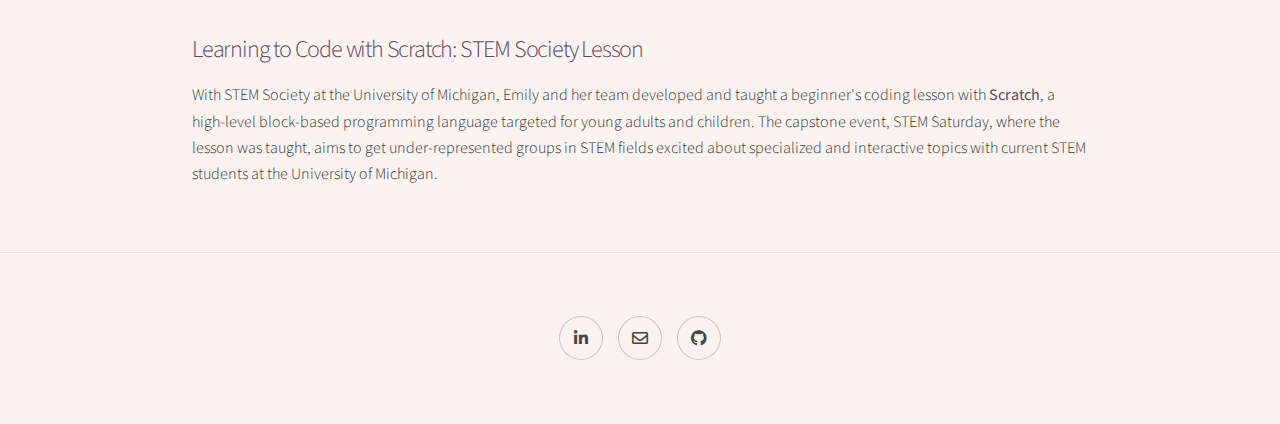
==== commit d6b45ace: "Update index.html" ====
--- a/index.html
+++ b/index.html
@@ -131,7 +131,7 @@
 							<br>
 							<br>
 							<h3 class="card-head">Discrete Mathematics Course Grader, <em>University of Michigan</em></h3>
-							<h4 class="card-subhead">Ann Arbor, MI | Oct 2020 - Present</h4>
+							<h4 class="card-subhead">Ann Arbor, MI | Oct 2020 - Apr 2022</h4>
 							<p>Applies Discrete Mathematics knowledge and works with Instructional Aides to construct meaningful feedback to better facilitate individual and group learning</p>
 						</div>
 					</section>
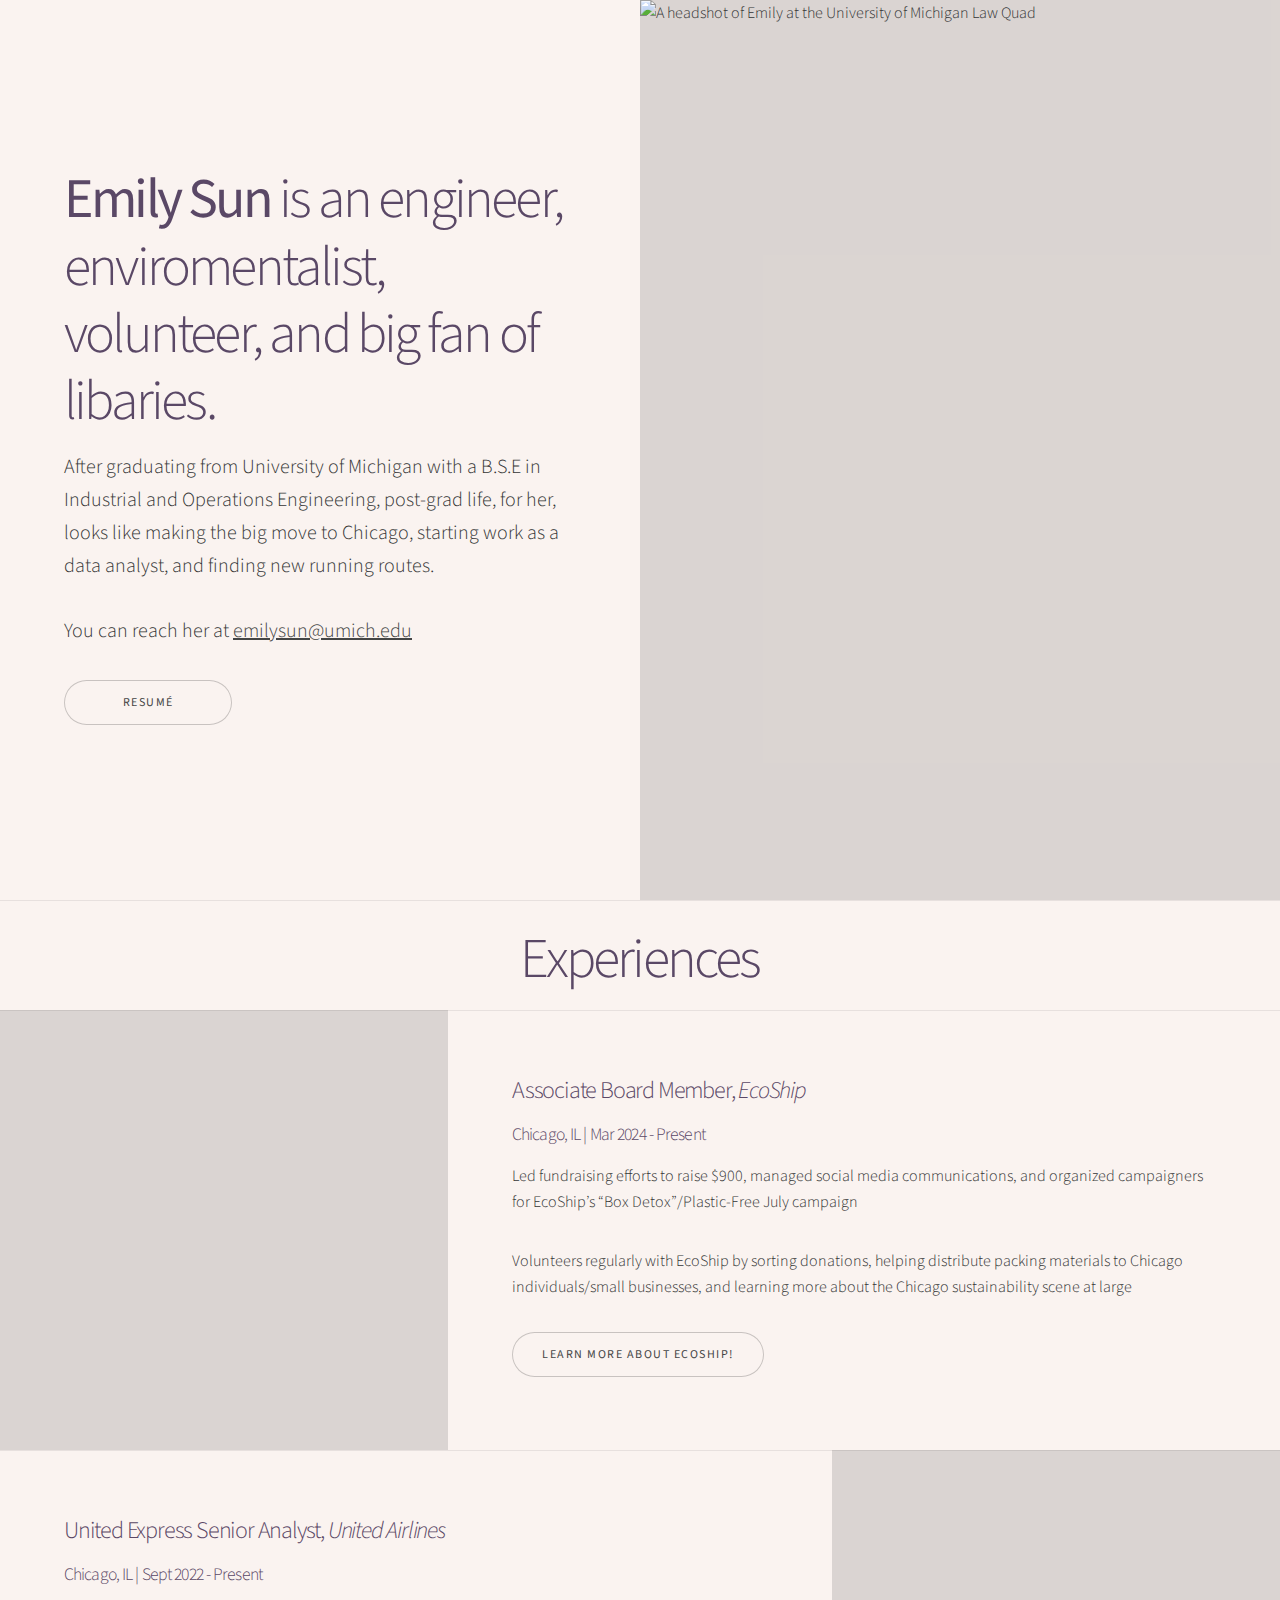
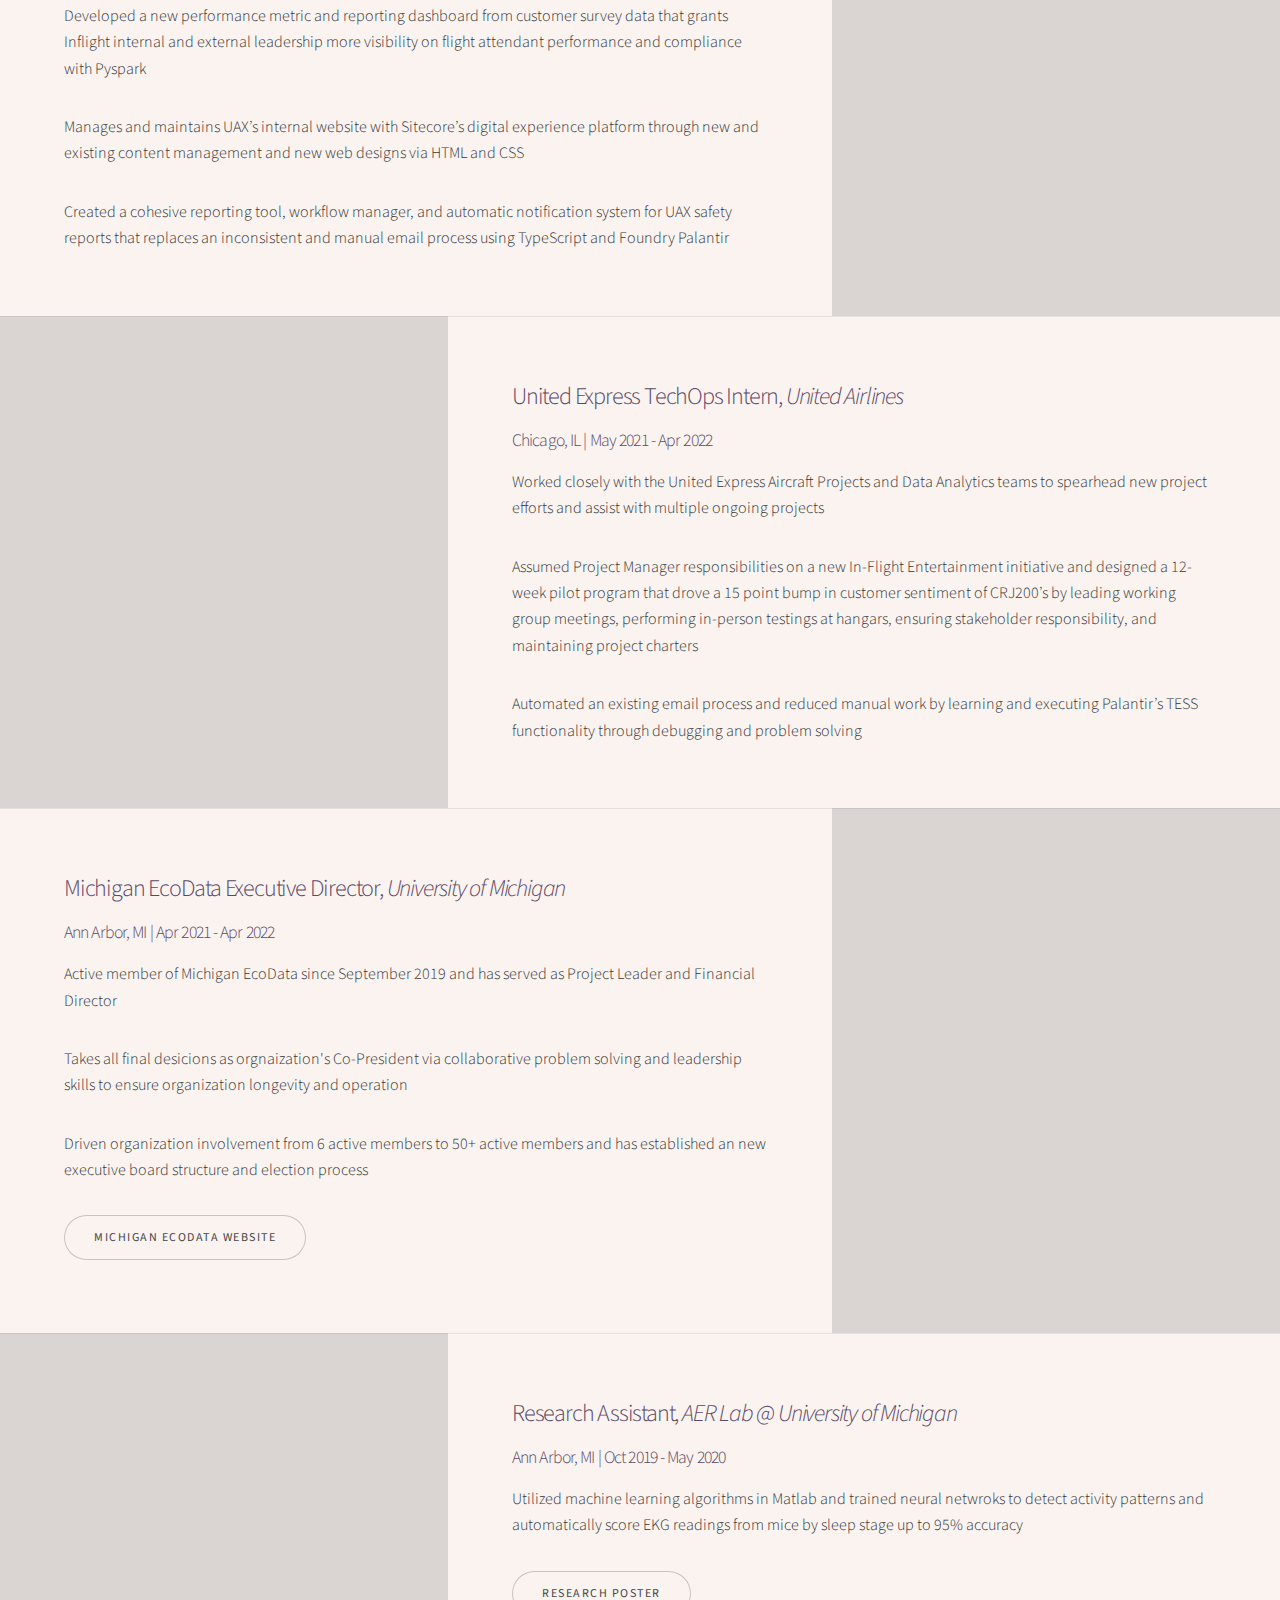
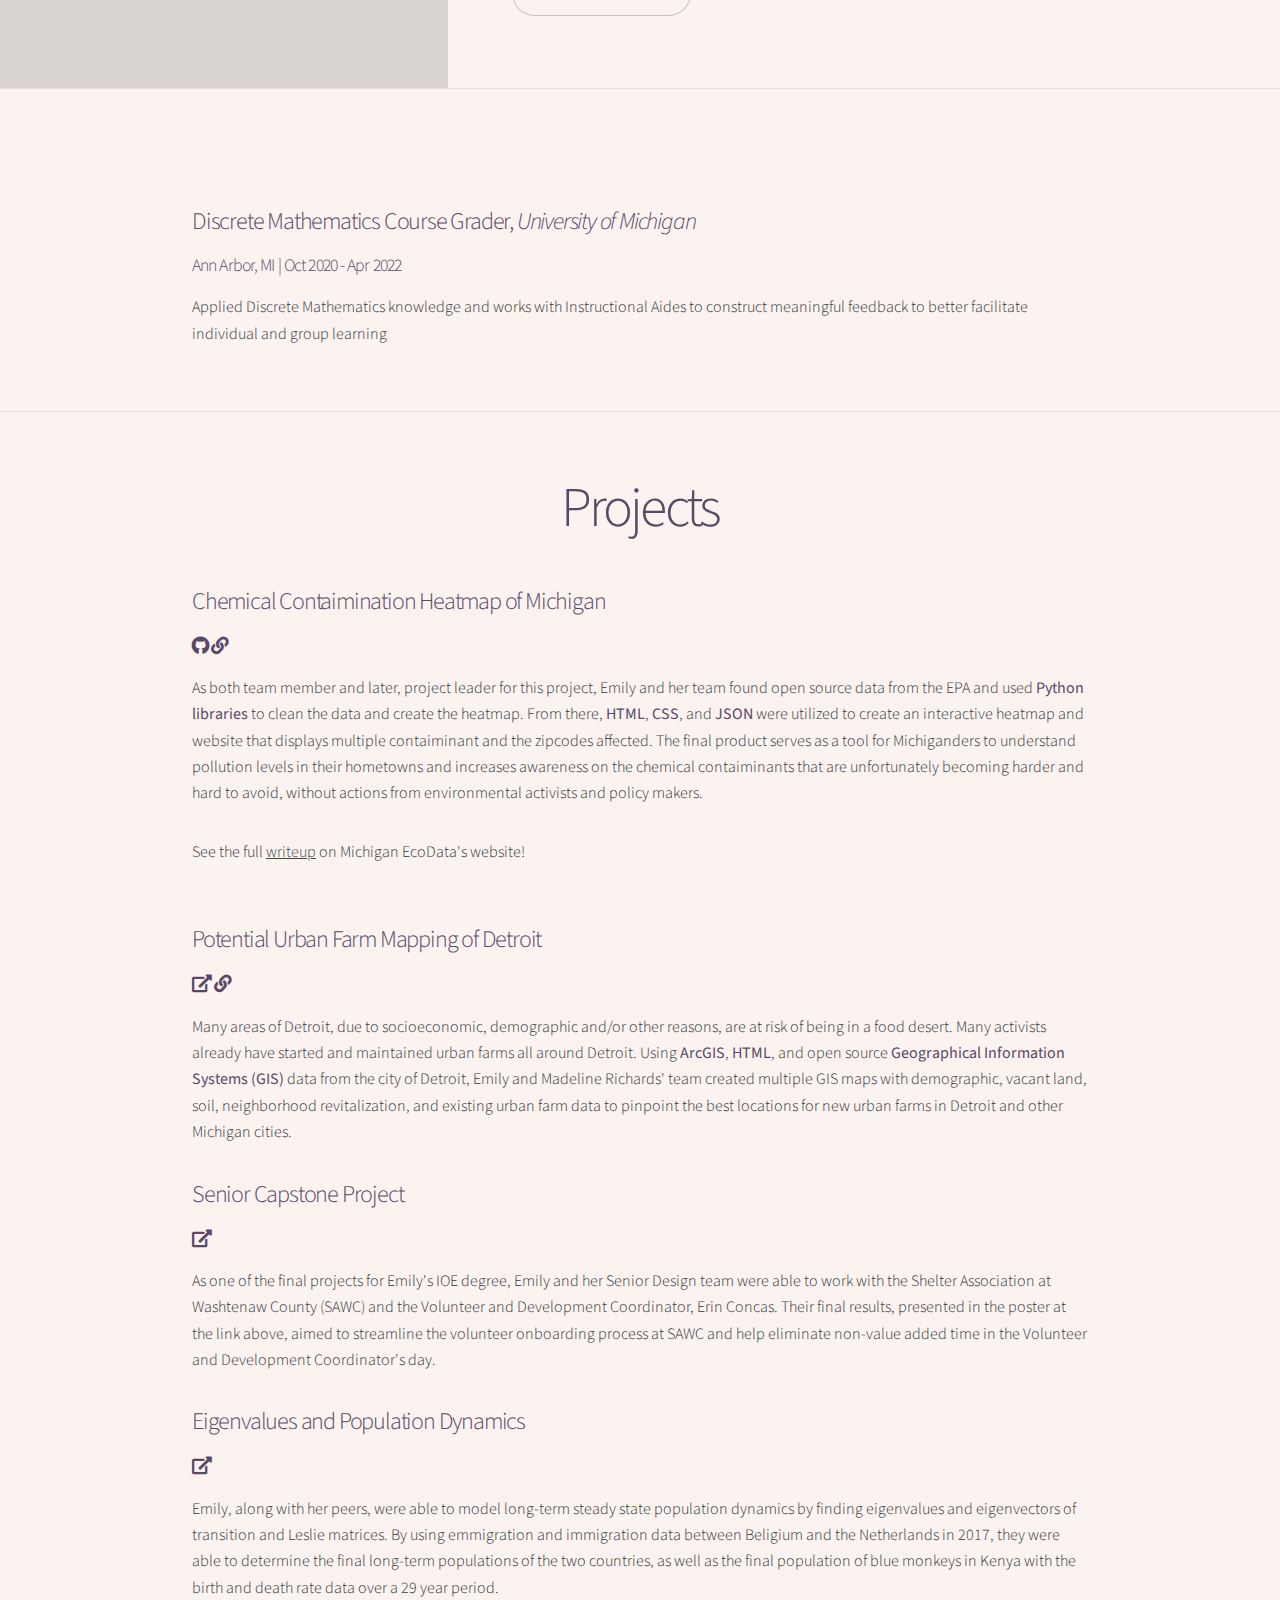
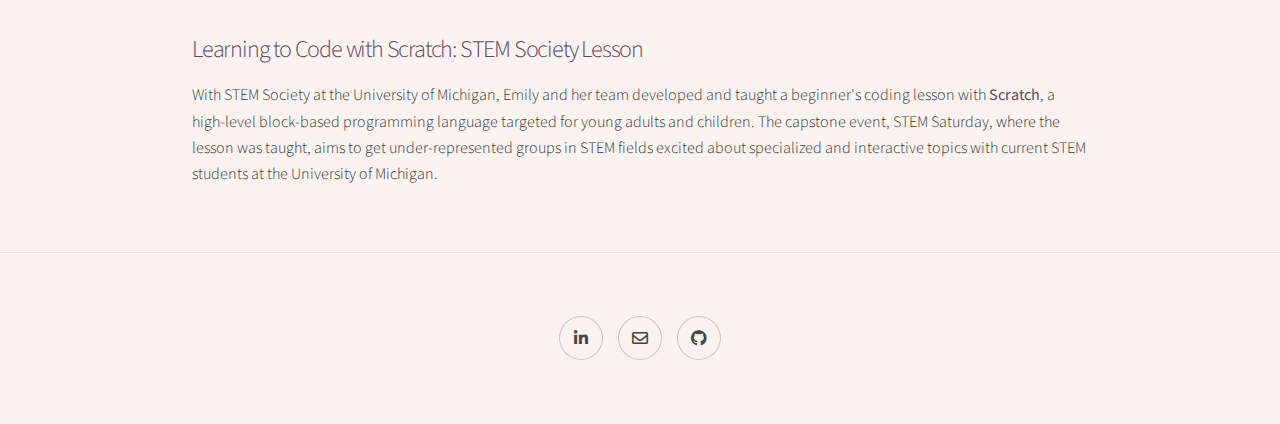
==== commit 0f8c2c1e: "Update index.html" ====
--- a/index.html
+++ b/index.html
@@ -132,7 +132,7 @@
 							<br>
 							<h3 class="card-head">Discrete Mathematics Course Grader, <em>University of Michigan</em></h3>
 							<h4 class="card-subhead">Ann Arbor, MI | Oct 2020 - Apr 2022</h4>
-							<p>Applies Discrete Mathematics knowledge and works with Instructional Aides to construct meaningful feedback to better facilitate individual and group learning</p>
+							<p>Applied Discrete Mathematics knowledge and works with Instructional Aides to construct meaningful feedback to better facilitate individual and group learning</p>
 						</div>
 					</section>
 				
